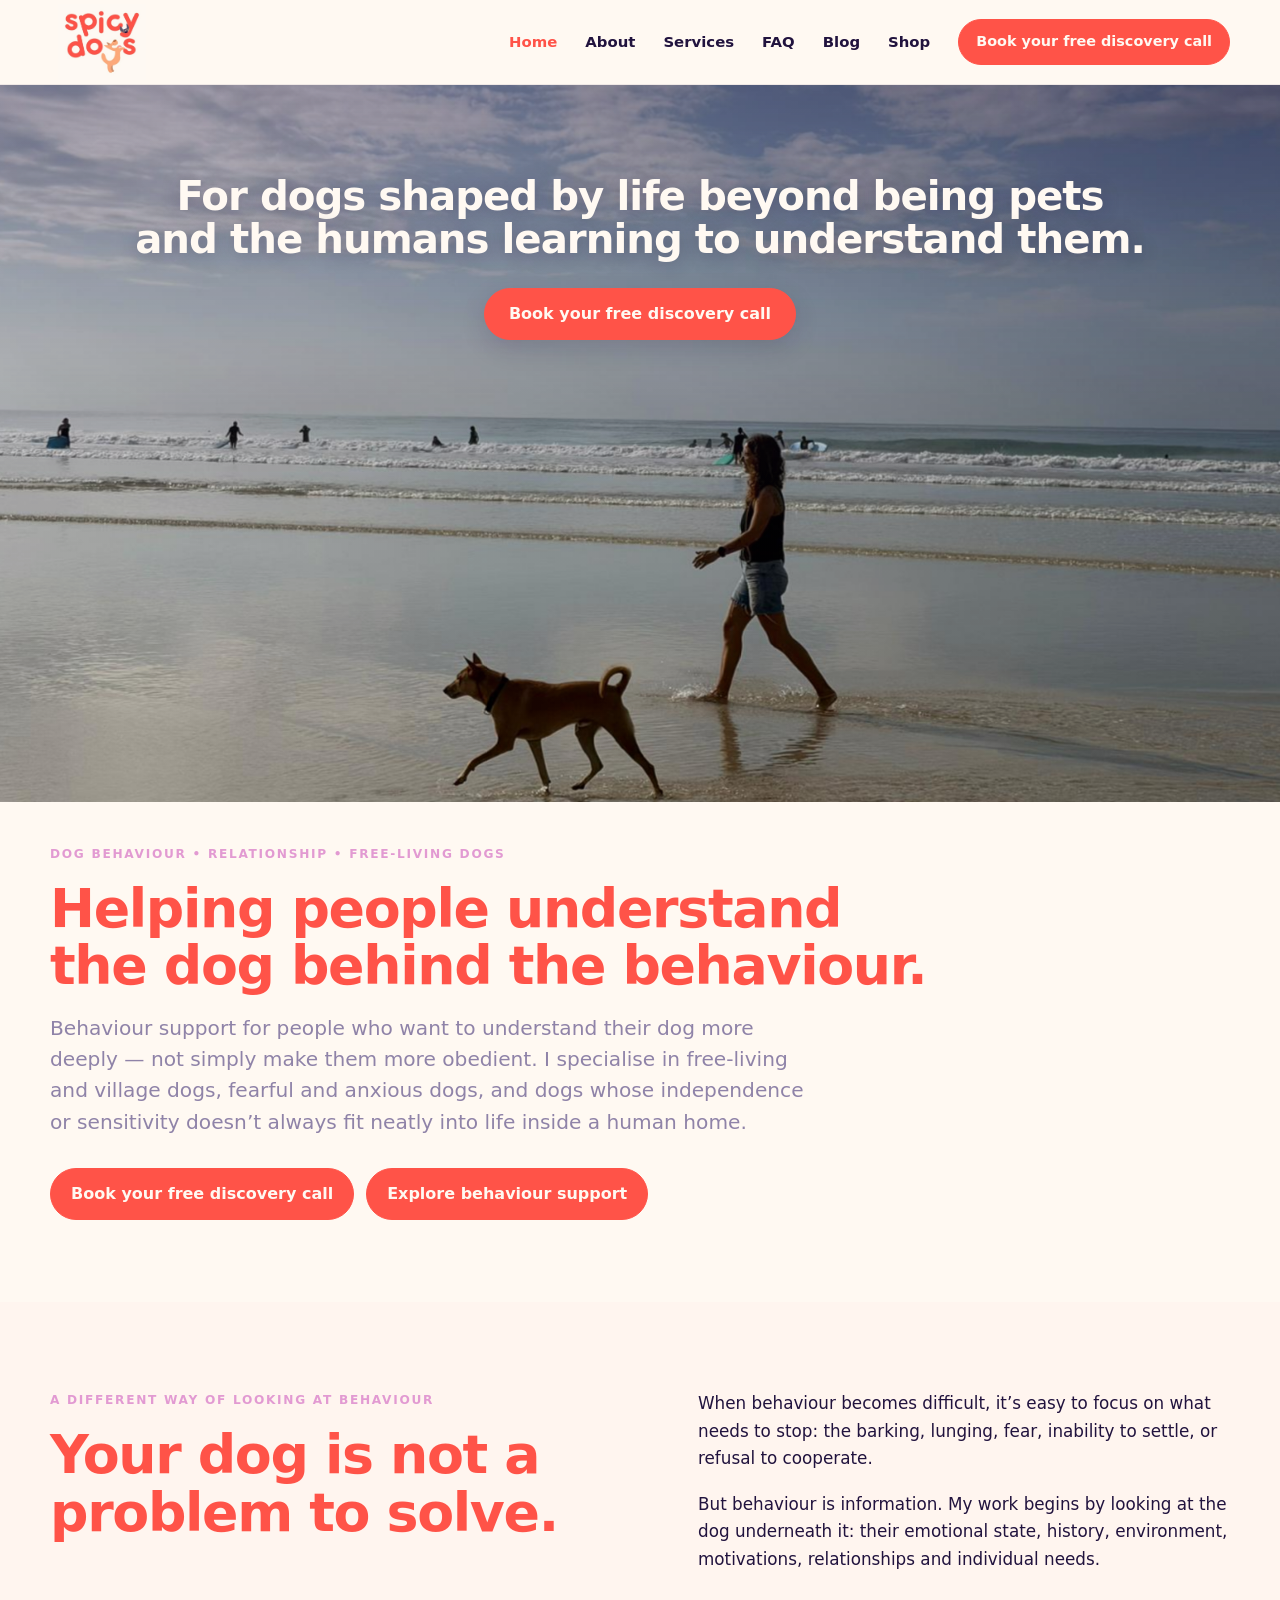
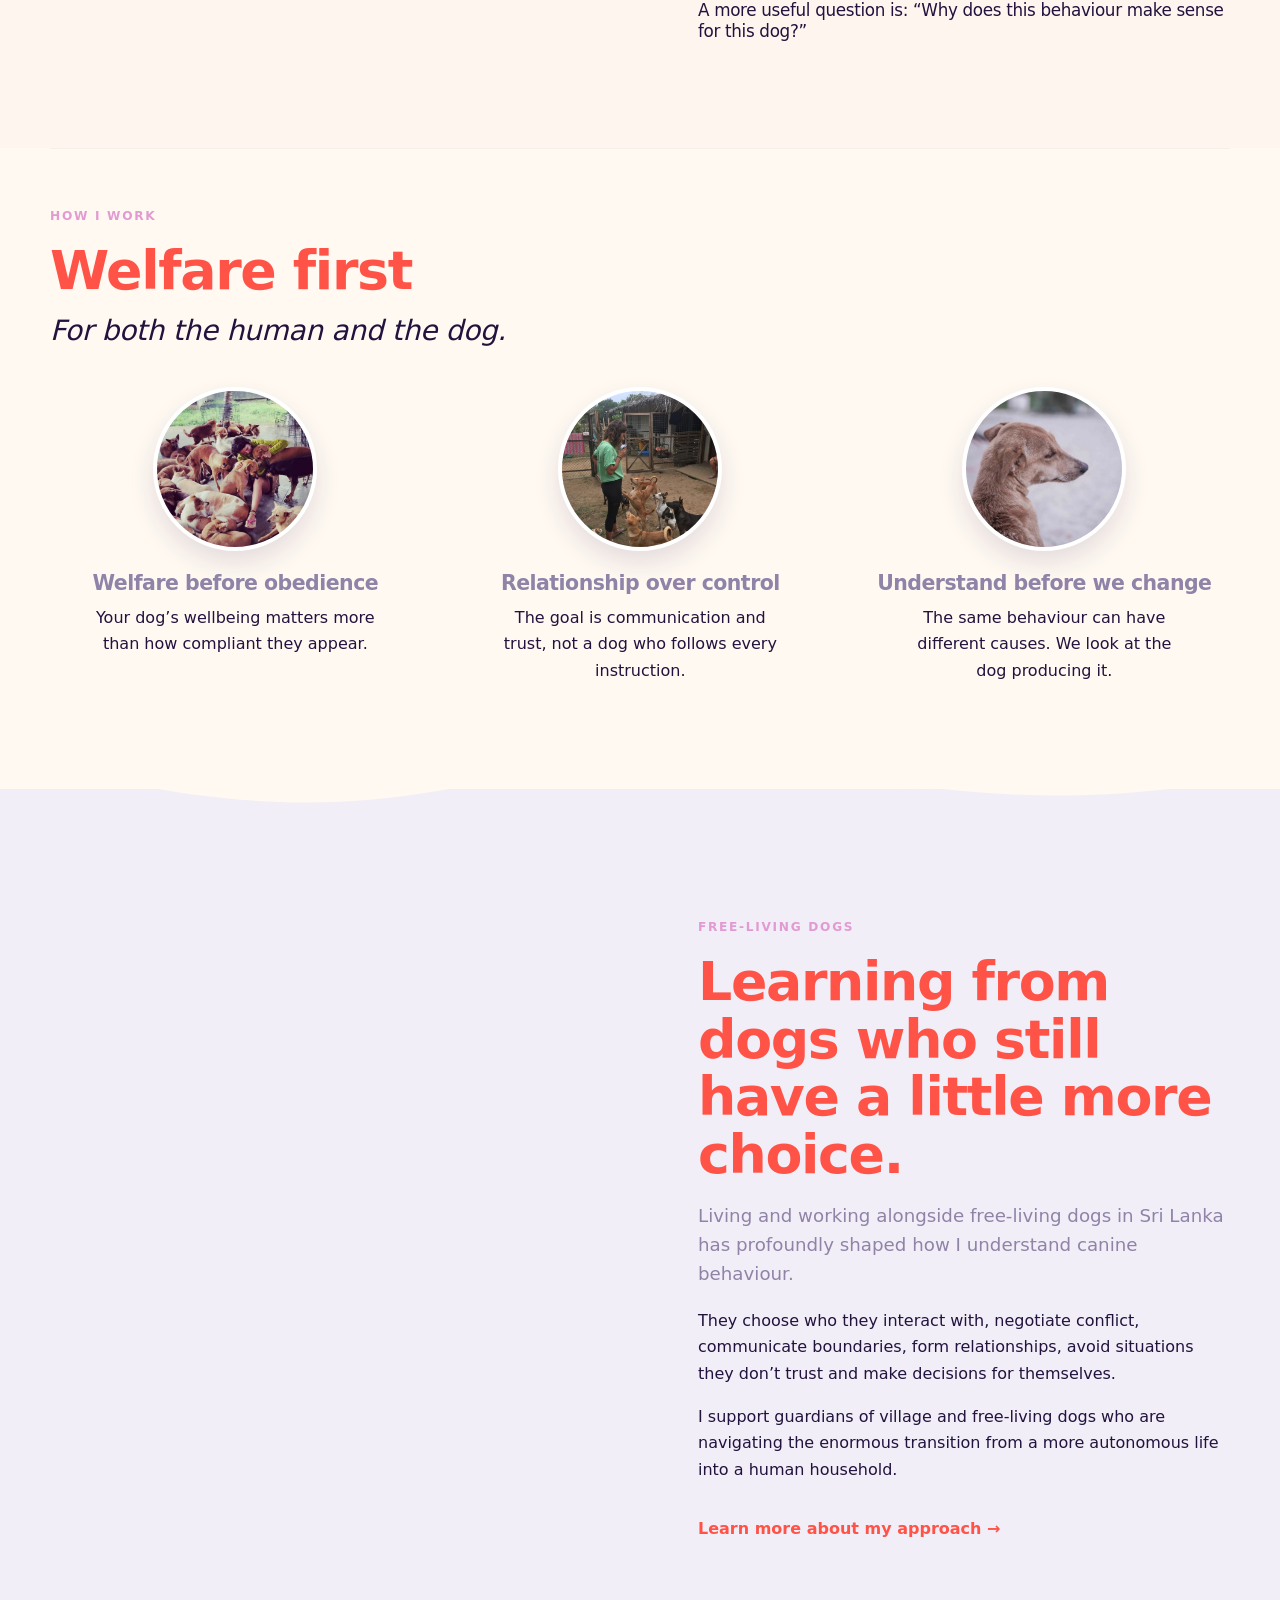
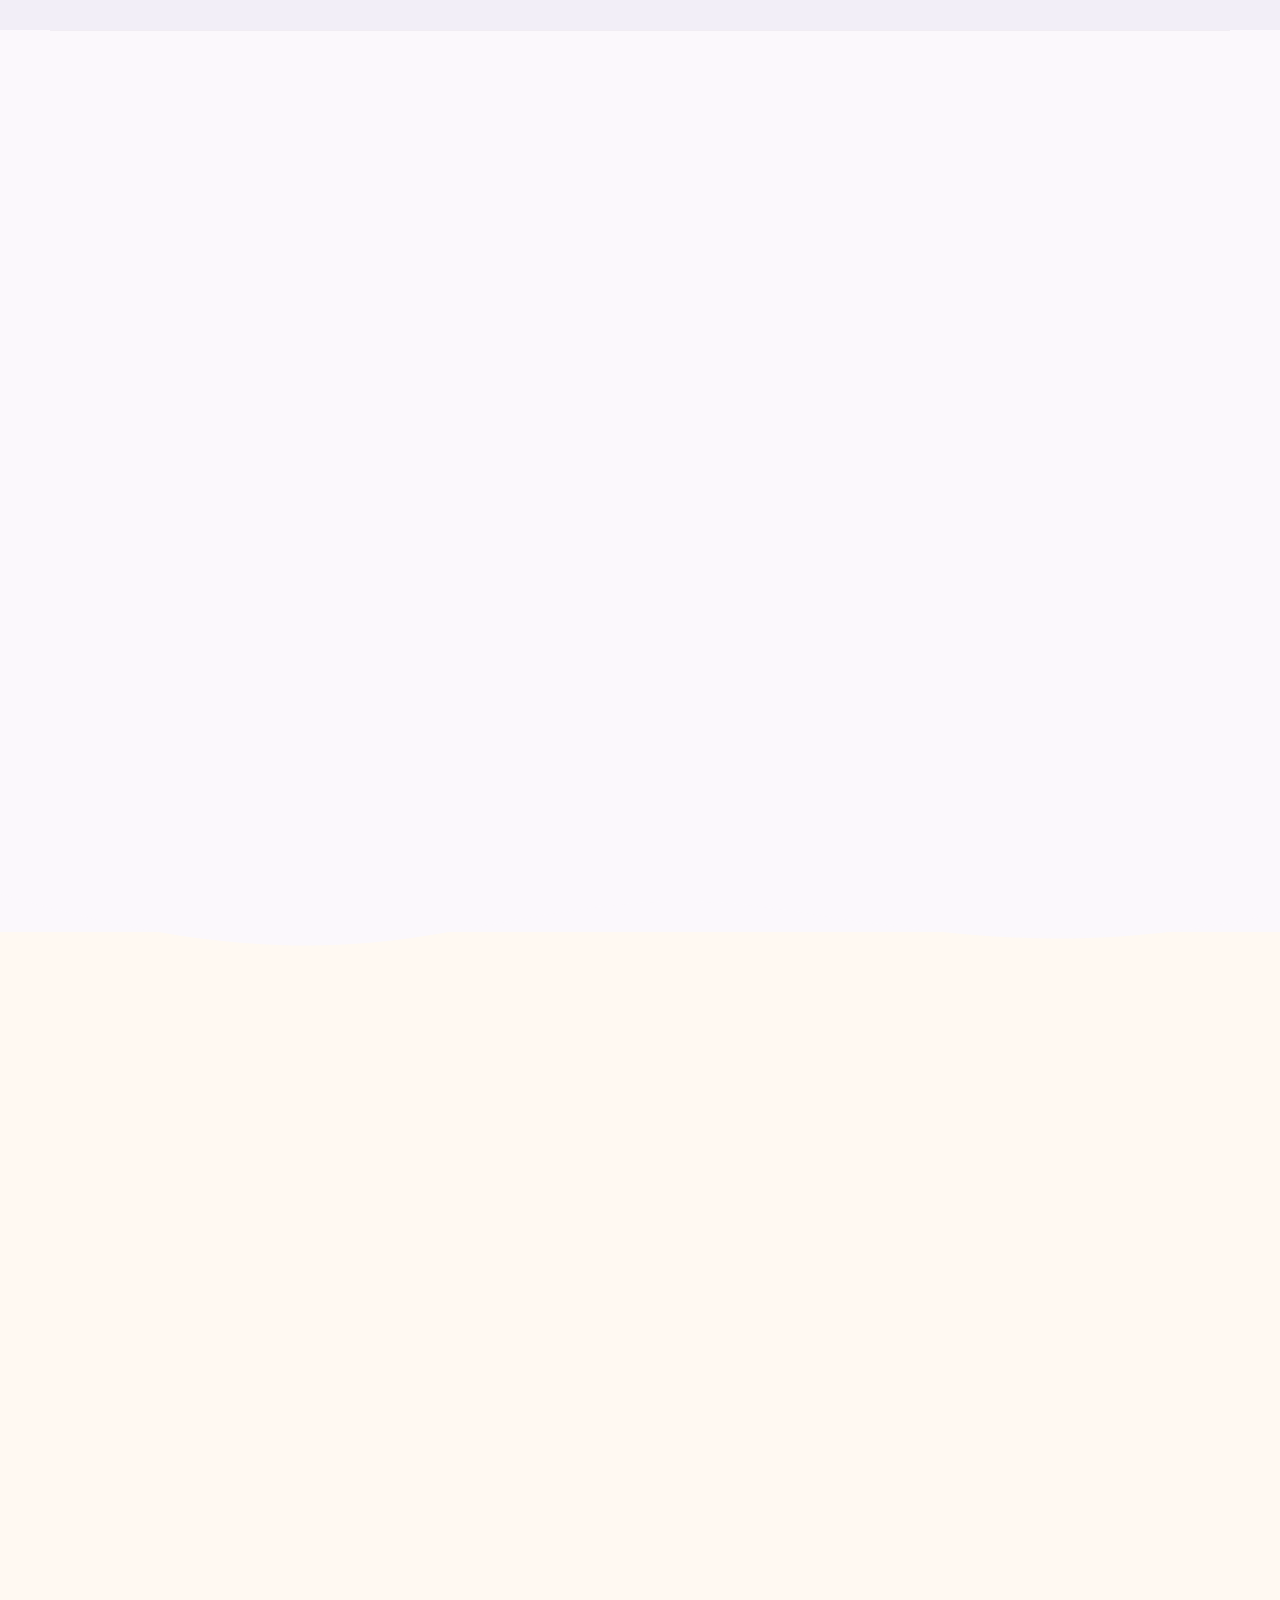
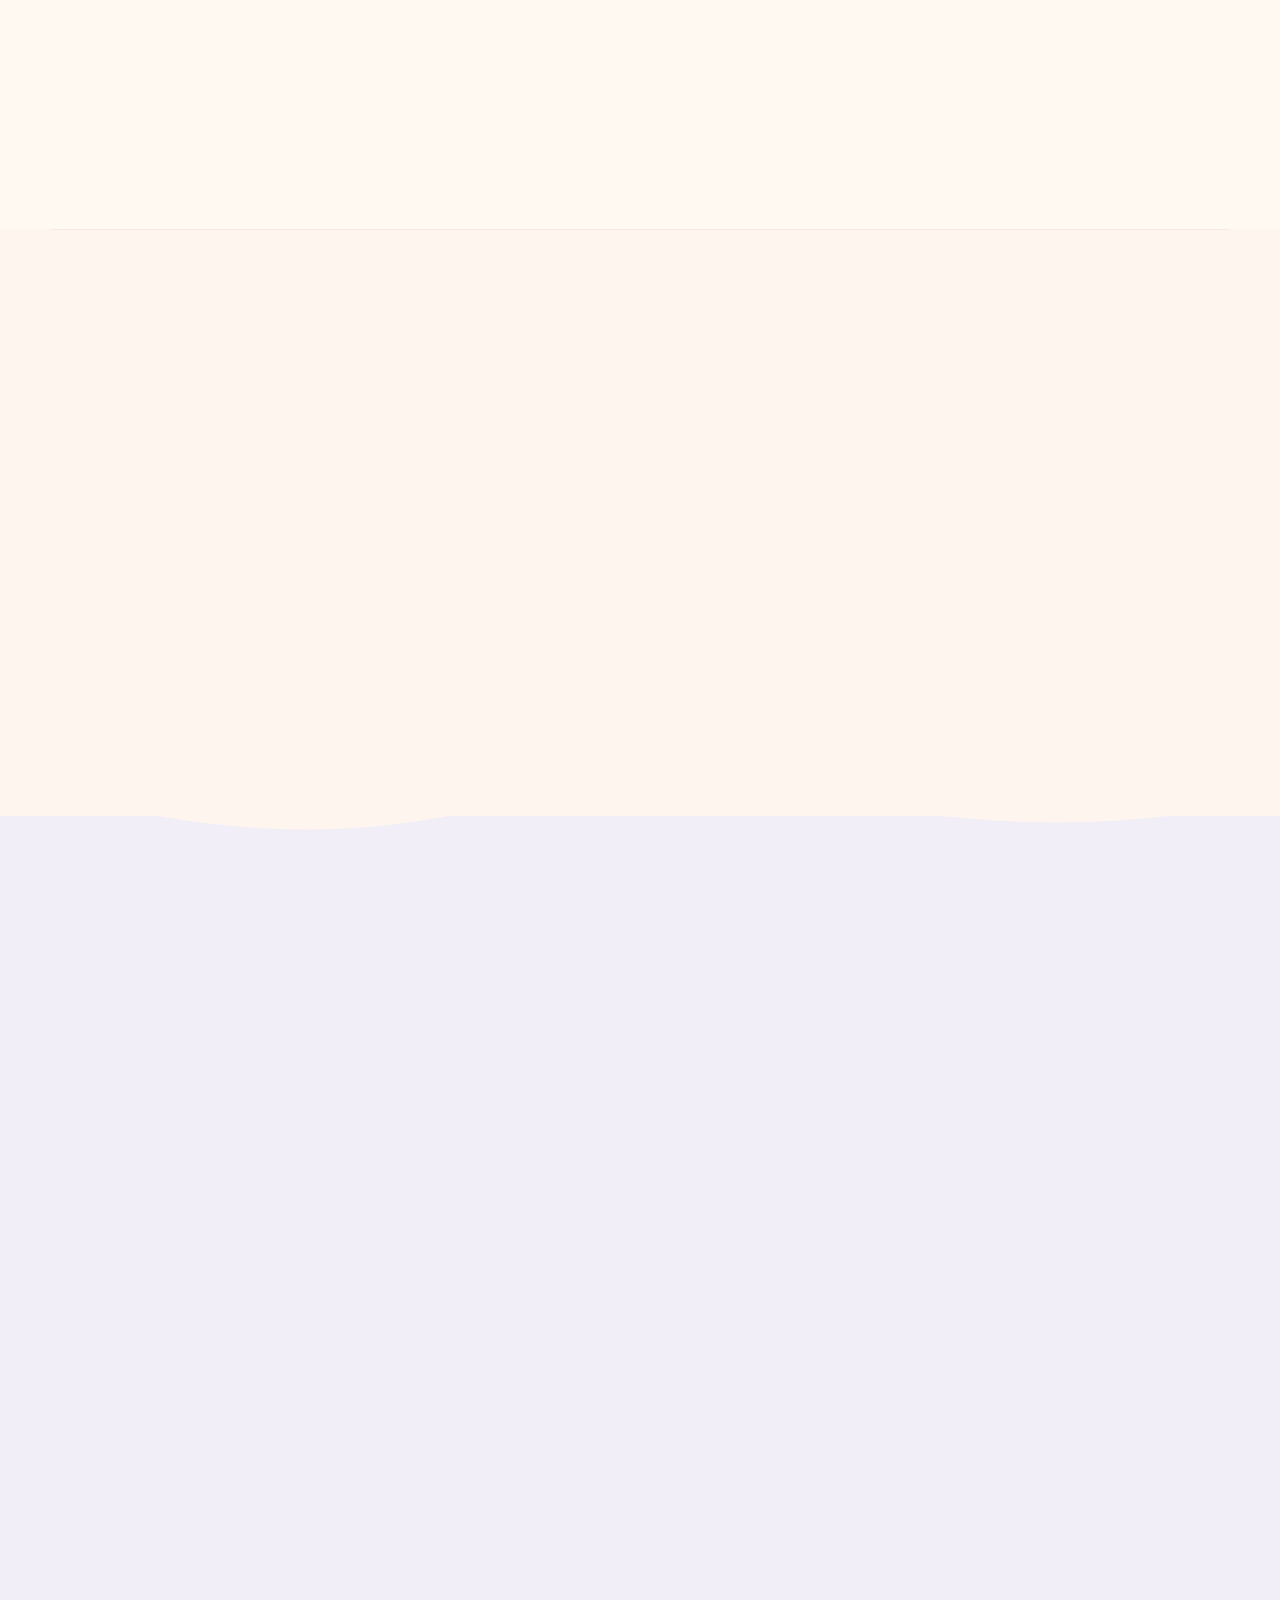
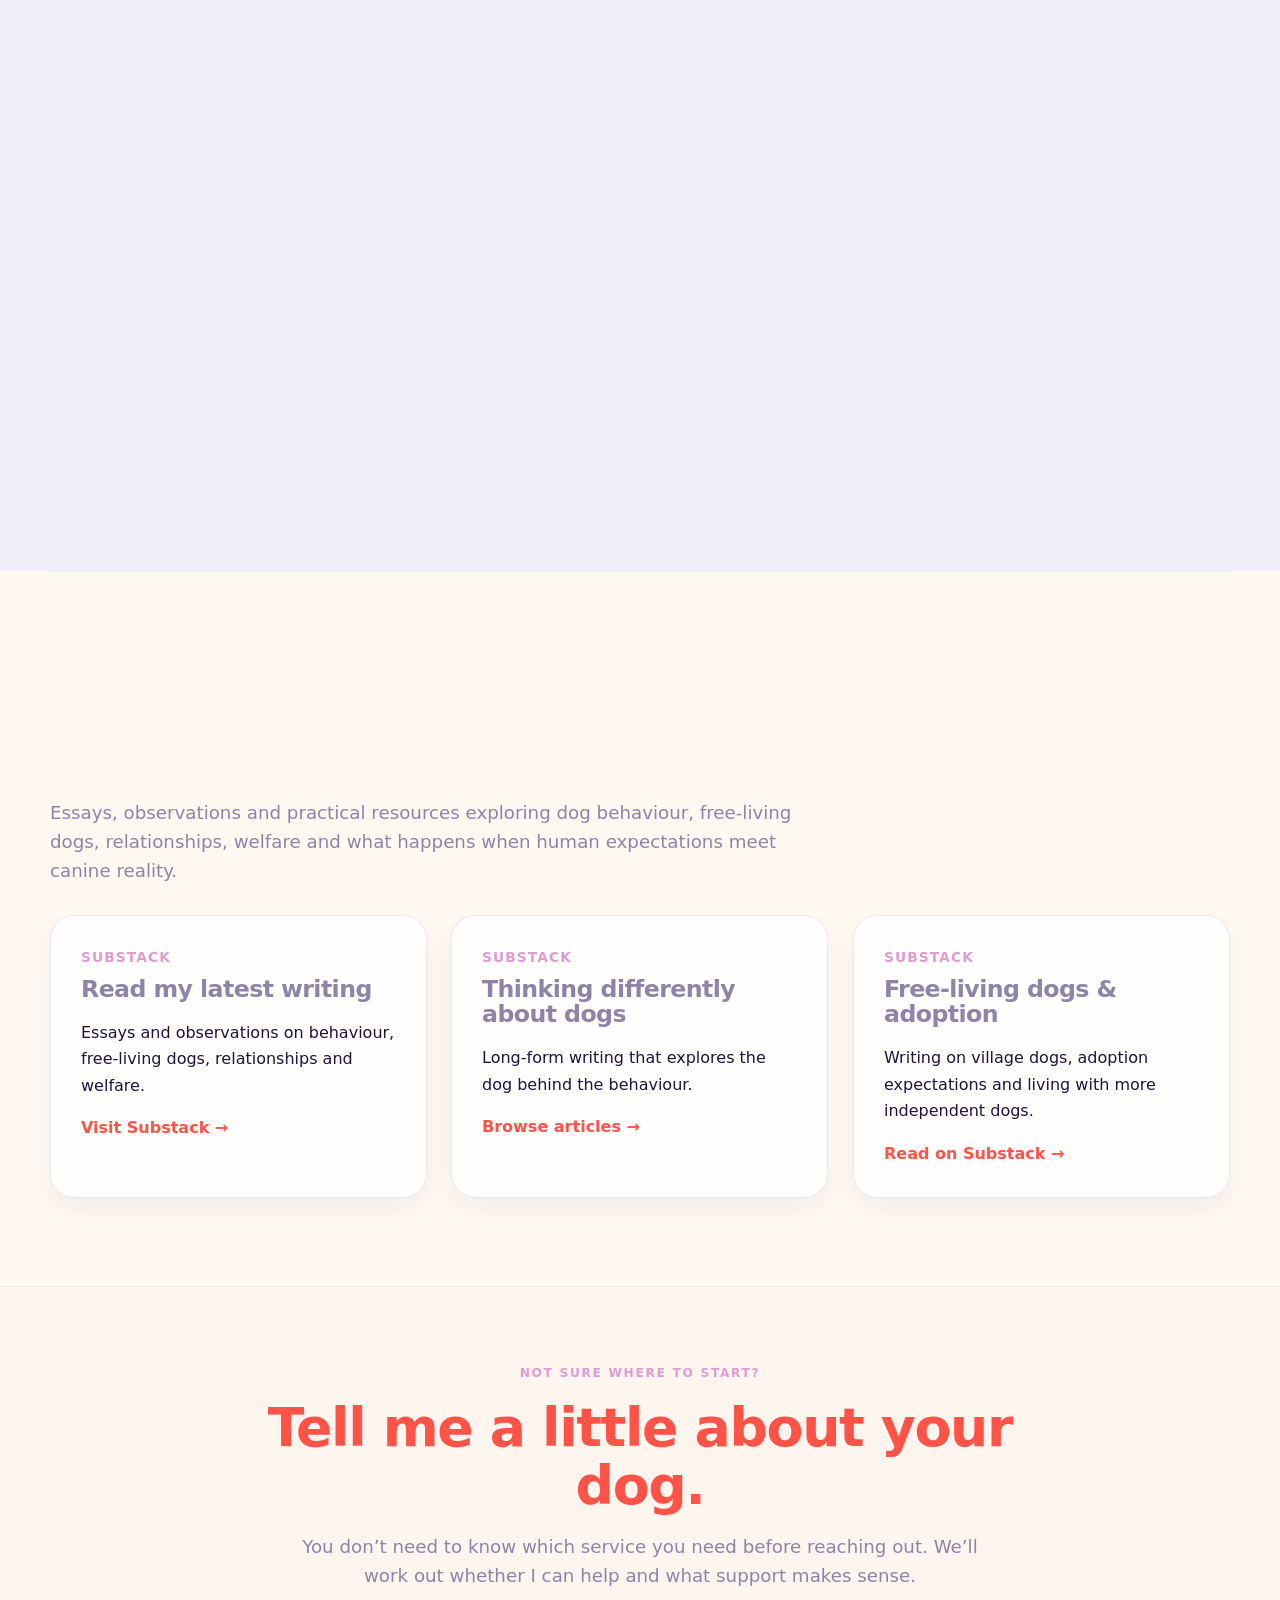
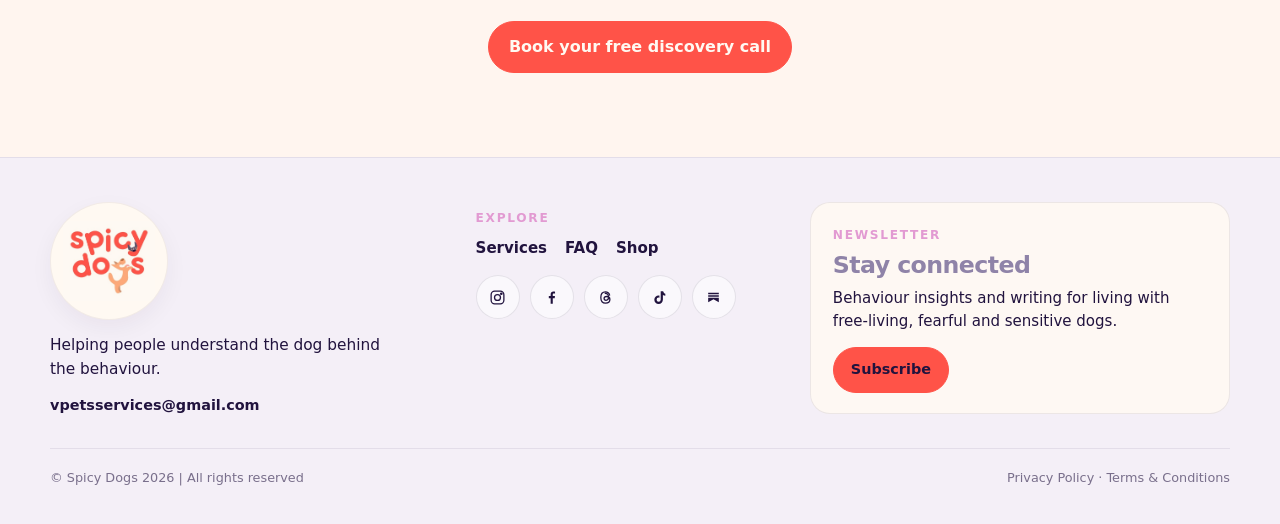
==== index.html @ 2e0157f5 "Restore logo favicon" ====
<!doctype html>
<html lang="en">
<head>
  <meta charset="utf-8" />
  <meta name="viewport" content="width=device-width, initial-scale=1" />
  <meta name="description" content="Online dog behaviour support for village, free-living, fearful and anxious dogs. Relationship-based guidance from Vanessa at Spicy Dogs Behaviour." />
  <title>Spicy Dogs Behaviour | Village &amp; Free-Living Dogs</title>
  <link rel="icon" type="image/jpeg" href="/assets/logo-clean-full.jpg?v=20260919c">
  <link rel="canonical" href="https://spicydogsbehaviour.com/" />
  
  <meta name="theme-color" content="#FFF9F2" />
  <meta property="og:type" content="website" />
  <meta property="og:site_name" content="Spicy Dogs Behaviour" />
  <meta property="og:title" content="Spicy Dogs Behaviour | Village &amp; Free-Living Dogs" />
  <meta property="og:description" content="Relationship-based behaviour support for village, free-living, fearful and anxious dogs — helping people understand the dog behind the behaviour." />
  <meta property="og:url" content="https://spicydogsbehaviour.com/" />
  <meta property="og:image" content="https://spicydogsbehaviour.com/assets/hero-vanessa-pingpong.jpeg" />
  <meta property="og:image:alt" content="Vanessa with a dog on the beach in Sri Lanka" />
  <meta name="twitter:card" content="summary_large_image" />
  <meta name="twitter:title" content="Spicy Dogs Behaviour | Village &amp; Free-Living Dogs" />
  <meta name="twitter:description" content="Relationship-based behaviour support for village, free-living, fearful and anxious dogs." />
  <meta name="twitter:image" content="https://spicydogsbehaviour.com/assets/hero-vanessa-pingpong.jpeg" />
  <link rel="stylesheet" href="style.css" />
  <link rel="stylesheet" href="homepage.css" />
  <style>
    .home-credentials{margin:30px 0 26px;padding-top:24px;border-top:1px solid rgba(33,19,62,.09)}
    .home-credentials-label{margin-bottom:16px;font-size:.76rem;font-weight:800;letter-spacing:.12em;text-transform:uppercase;color:var(--lilac-text)}
    .home-credentials-row{display:grid;grid-template-columns:repeat(2,minmax(0,1fr));gap:12px}
    .home-credential{display:flex;align-items:center;gap:14px;min-width:0;min-height:78px;padding:13px 15px;border:1px solid rgba(33,19,62,.075);border-radius:16px;background:rgba(255,255,255,.62)}
    .home-credential img{display:block;flex:0 0 auto;width:auto;height:auto;max-width:108px;max-height:50px;object-fit:contain}
    .home-credential span{min-width:0;font-size:.88rem;line-height:1.38;font-weight:650;color:var(--navy)}
    @media(max-width:980px){.home-credentials-row{grid-template-columns:1fr}.home-credential span{max-width:none}}
    @media(max-width:600px){.home-credentials{margin-top:26px;padding-top:20px}.home-credential{min-height:70px;padding:12px 13px}.home-credential img{max-width:92px;max-height:44px}.home-credential span{font-size:.86rem}}
  </style>
  <script type="application/ld+json">{"@context":"https://schema.org","@type":"Organization","name":"Spicy Dogs Behaviour","url":"https://spicydogsbehaviour.com/","logo":"https://spicydogsbehaviour.com/assets/logo-clean-full.jpg","description":"Relationship-based dog behaviour support with a special focus on village and free-living dogs, fearful and anxious dogs, and complex behaviour cases.","founder":{"@type":"Person","name":"Vanessa"},"sameAs":["https://www.instagram.com/spicydogsbehaviour/","https://spicydogss.substack.com/"]}</script>
  <script src="nav.js" defer></script>
</head>
<body>
  <header class="nav">
    <div class="container nav-inner">
      <a class="brand-logo" href="index.html" aria-label="Spicy Dogs home"><img src="assets/logo-clean-full.jpg" alt="Spicy Dogs"></a>
      <nav class="nav-links">
        <a href="index.html">Home</a><a href="about.html">About</a><a href="services.html">Services</a><a href="blog.html">Blog</a><a href="shop.html">Shop</a>
        <a class="btn" href="https://wa.me/94765994066?text=Hi%20Vanessa%2C%20I%20found%20Spicy%20Dogs%20through%20your%20website%20and%20I%27d%20like%20to%20book%20a%20free%20discovery%20call%20about%20my%20dog." target="_blank" rel="noopener">Book your free discovery call</a>
      </nav>
    </div>
  </header>

  <main>
    <!-- Who I help -->
    <section class="hero hero-home home-intro">
      <div class="container hero-stacked">
        <div class="hero-stacked-copy">
          <div class="eyebrow">Dog behaviour • relationship • free-living dogs</div>
          <h1>Helping people understand the dog behind the behaviour.</h1>
          <p class="lead">Behaviour support for people who want to understand their dog more deeply — not simply make them more obedient. I specialise in free-living and village dogs, fearful and anxious dogs, and dogs whose independence or sensitivity doesn’t always fit neatly into life inside a human home.</p>
          <div class="hero-actions">
            <a class="btn" href="https://wa.me/94765994066?text=Hi%20Vanessa%2C%20I%20found%20Spicy%20Dogs%20through%20your%20website%20and%20I%27d%20like%20to%20book%20a%20free%20discovery%20call%20about%20my%20dog." target="_blank" rel="noopener">Book your free discovery call</a>
            <a class="btn secondary" href="services.html">Explore behaviour support</a>
          </div>
        </div>
        <div class="hero-photo hero-photo-wide">
          <video autoplay muted loop playsinline preload="metadata" poster="assets/hero-vanessa-pingpong.jpeg" aria-label="Free-living dogs moving naturally in their environment">
            <source src="assets/free-living-dogs-hero.mp4.MOV">
          </video>
          <div class="hero-video-shade" aria-hidden="true"></div>
          <div class="hero-video-tagline-wrap">
            <div class="hero-video-tagline">For dogs shaped by life beyond being pets and the humans learning to understand them.</div>
            <div class="hero-video-cta">
              <a class="btn" href="https://wa.me/94765994066?text=Hi%20Vanessa%2C%20I%20found%20Spicy%20Dogs%20through%20your%20website%20and%20I%27d%20like%20to%20book%20a%20free%20discovery%20call%20about%20my%20dog." target="_blank" rel="noopener">Book your free discovery call</a>
            </div>
          </div>
        </div>
      </div>
    </section>

    <!-- How I think -->
    <section class="section home-section home-think">
      <div class="container grid-2">
        <div>
          <div class="eyebrow">A different way of looking at behaviour</div>
          <h2>Your dog is not a problem to solve.</h2>
        </div>
        <div class="prose">
          <p>When behaviour becomes difficult, it’s easy to focus on what needs to stop: the barking, lunging, fear, inability to settle, or refusal to cooperate.</p>
          <p>But behaviour is information. My work begins by looking at the dog underneath it: their emotional state, history, environment, motivations, relationships and individual needs.</p>
          <p class="quote">A more useful question is: “Why does this behaviour make sense for this dog?”</p>
        </div>
      </div>
    </section>

    <section class="section home-section home-think home-principles">
      <div class="container">
        <div class="eyebrow">How I work</div>
        <h2>Welfare first — for both the human and the dog.</h2>
        <div class="pillars" style="margin-top:44px">
          <div class="pillar"><div class="pillar-circle"><img src="assets/Me dogs hug.jpeg" alt="Vanessa hugging dogs" loading="lazy" decoding="async"></div><h3>Welfare before obedience</h3><p>Your dog’s wellbeing matters more than how compliant they appear.</p></div>
          <div class="pillar"><div class="pillar-circle"><img src="assets/Me dogs snack.jpeg" alt="Vanessa sharing a moment with dogs" loading="lazy" decoding="async"></div><h3>Relationship over control</h3><p>The goal is communication and trust, not a dog who follows every instruction.</p></div>
          <div class="pillar"><div class="pillar-circle"><img src="assets/beach mum5.JPG" alt="Free-living dog on the beach" loading="lazy" decoding="async"></div><h3>Understand before we change</h3><p>The same behaviour can have different causes. We look at the dog producing it.</p></div>
        </div>
      </div>
    </section>

    <!-- Why I am different -->
    <section class="section home-section home-difference">
      <div class="container grid-2">
        <div class="photo-frame free-living"><img src="assets/Vanessa Street Dog.jpg" alt="Vanessa interacting with a free-living dog in Sri Lanka" loading="lazy" decoding="async"></div>
        <div>
          <div class="eyebrow">Free-living dogs</div>
          <h2>Learning from dogs who still have a little more choice.</h2>
          <p class="kicker">Living and working alongside free-living dogs in Sri Lanka has profoundly shaped how I understand canine behaviour.</p>
          <p>They choose who they interact with, negotiate conflict, communicate boundaries, form relationships, avoid situations they don’t trust and make decisions for themselves.</p>
          <p>I support guardians of village and free-living dogs who are navigating the enormous transition from a more autonomous life into a human household.</p>
          <a class="link" href="about.html">Learn more about my approach →</a>
        </div>
      </div>
    </section>

    <section class="section home-section home-difference home-about">
      <div class="container grid-2">
        <div>
          <div class="eyebrow">About</div>
          <h2>Hi, I’m Vanessa.</h2>
          <p class="kicker">I’m a dog behaviour professional based in Sri Lanka, where I’ve spent years living and working alongside free-living dogs.</p>
          <p>My work brings together formal behaviour education, six years of CNVR and rescue experience, academic research, and the kind of learning that only comes from watching dogs navigate their own social worlds.</p>
          <p>Bambi and PingPong were the propellers of my path into behaviour — pushing me to ask better questions about fear, communication, autonomy, trust and relationship.</p>
          <p>I hold a Level 5 Diploma in Dog Behaviour & Psychology and have completed the Aggression in Dogs Master Course. My thesis, <em>Beyond Rescue: Evaluating the Suitability and Sustainability of Free-Living Dogs as Pets</em>, explored what happens when free-living dogs transition into human homes.</p>
          <div class="home-credentials">
            <div class="home-credentials-label">Qualified &amp; continuing education</div>
            <div class="home-credentials-row">
              <div class="home-credential"><img src="assets/ISCP logo.png" alt="ISCP logo" loading="lazy" decoding="async"><span>Level 5 Diploma in Dog Behaviour &amp; Psychology</span></div>
              <div class="home-credential"><img src="assets/Aggression_in_dogs_master_course-7.png" alt="Aggression in Dogs Master Course logo" loading="lazy" decoding="async"><span>Aggression in Dogs Master Course</span></div>
            </div>
          </div>
          <a class="link" href="about.html">Read my story →</a>
        </div>
        <div class="photo-frame about"><img src="assets/vanessa-bambi-pingpong.jpg" alt="Vanessa with Bambi and PingPong in Sri Lanka" loading="lazy" decoding="async"></div>
      </div>
    </section>

    <!-- How to work with me -->
    <section class="section home-section home-work" id="services">
      <div class="container">
        <div class="eyebrow">Behaviour support</div>
        <h2>Support built around the dog in front of us.</h2>
        <p class="kicker">There isn’t one protocol I use for every fearful, reactive or anxious dog. We look at the whole picture and decide what kind of support will actually help.</p>
        <div class="services-preview">
          <div class="service-card">
            <h3>The Clarity Plan</h3>
            <p><strong>Understand what is happening and know what to do next.</strong></p>
            <p>For guardians who need help making sense of their dog’s behaviour, identifying what may be driving it and creating a clear way forward.</p>
            <a class="link" href="services.html#clarity-plan">Explore the Clarity Plan →</a>
          </div>
          <div class="service-card">
            <h3>The Transformation Journey</h3>
            <p><strong>Work with me over time on a complex or persistent behavioural pattern.</strong></p>
            <p>For cases that need ongoing assessment, observation and adaptation rather than a single plan.</p>
            <a class="link" href="services.html#transformation-journey">Explore the Transformation Journey →</a>
          </div>
        </div>
        <div style="margin-top:26px" class="notice"><strong>Not sure which is right for you?</strong> Start with a free 15-minute discovery call. <a class="link" style="margin:0" href="https://wa.me/94765994066?text=Hi%20Vanessa%2C%20I%20found%20Spicy%20Dogs%20through%20your%20website%20and%20I%27d%20like%20to%20book%20a%20free%20discovery%20call%20about%20my%20dog." target="_blank" rel="noopener">Message me on WhatsApp →</a></div>
      </div>
    </section>

    <section class="section home-section home-work home-resource">
      <div class="container email-box">
        <div class="eyebrow" style="color:#FDA97A">Free resource</div>
        <h2>Adopted a street or village dog and not sure where to start?</h2>
        <p class="lead">Most adopters make the same handful of mistakes in the first few weeks — before they've had a chance to understand what their dog actually needs. Get my free guide: <strong>5 Common Mistakes Street Dog Adopters Make</strong> — and what to do instead.</p>
        <div class="kit-embed">
          <script async data-uid="9feae1d9c4" src="https://spicy-dogs.kit.com/9feae1d9c4/index.js"></script>
        </div>
      </div>
    </section>

    <!-- Proof -->
    <section class="section home-section home-proof">
      <div class="container">
        <div class="section-intro-inline">
          <div>
            <div class="eyebrow">Google reviews</div>
            <h2>Kind words from clients living the work.</h2>
            <p class="kicker">A few reviews from people I have supported with village dogs, rescue dogs and complex behaviour cases.</p>
          </div>
        </div>
        <div class="reviews-grid">
          <div class="quote-card">
            <div class="mark">&ldquo;</div><div class="review-stars" aria-label="5 out of 5 stars">★★★★★</div>
            <p>My husband and I were having behavioral issues with our two rescue dogs but after an initial consultation and a month-long guidance program with Vanessa, our relationship is stronger than ever.</p>
            <details class="review-details">
              <summary>Read more</summary>
              <div class="review-full">
                <p>She helped us truly understand their needs and grow our trust. Highly recommend!</p>
              </div>
            </details>
            <div class="attribution"><div class="avatar">A</div><div class="attribution-text"><div class="name">Aanisha</div><div class="context">Sri Lanka</div></div></div>
          </div>

          <div class="quote-card">
            <div class="mark">&ldquo;</div><div class="review-stars" aria-label="5 out of 5 stars">★★★★★</div>
            <p>Words simply cannot express how knowledgeable, nuanced, empowering, and understanding Vane is.</p>
            <details class="review-details">
              <summary>Read more</summary>
              <div class="review-full">
                <p>We rescued a street dog who unfortunately was hit by a truck, malnourished, and had been treated poorly by the world around him and therefore quite aggressive to many humans.</p>
                <p>It’s been a journey but with Vane’s help we have seen huge improvements.</p>
                <p>Our dog (Dobey) in most scenarios went from barking, charging, snapping, growling at anyone who walked through our gate - then often tried to escape, attacking any dog on his path.</p>
                <p>He is now cautious, sniffs, wags his tail, and comes back to us. We have rules for guests and Dobey is significantly less stressed, overwhelmed or aggressive — and we feel MUCH more confident managing the situation keeping friends safe.</p>
                <p>We are now aware of what he needs to feel safe in our home.</p>
                <p>I highly highly recommend Vane. She is phenomenal.</p>
              </div>
            </details>
            <div class="attribution"><div class="avatar">E</div><div class="attribution-text"><div class="name">Emily</div><div class="context">Sri Lanka</div></div></div>
          </div>

          <div class="quote-card">
            <div class="mark">&ldquo;</div><div class="review-stars" aria-label="5 out of 5 stars">★★★★★</div>
            <p>Vanessa is very knowledgeable and was responsive and easy to work with. She simply has far more knowledge about free living and former stray dogs than any other trainer I have encountered.</p>
            <details class="review-details">
              <summary>Read more</summary>
              <div class="review-full">
                <p>She worked with me to help integrate four free living dogs including one with significant anxiety and history of fighting with the other three. Along with an existing long term pet chihuahua.</p>
                <p>She works on the actual core issues to help realistically resolve them and is relationship based, rather than using unnecessary force to “control.”</p>
              </div>
            </details>
            <div class="attribution"><div class="avatar">M</div><div class="attribution-text"><div class="name">Mahriah</div><div class="context">Mexico</div></div></div>
          </div>

          <div class="quote-card">
            <div class="mark">&ldquo;</div><div class="review-stars" aria-label="5 out of 5 stars">★★★★★</div>
            <p>Vanessa is amazing! One of a kind. We adopted two village dogs that were brought to the US from the West Bank, and had NO idea what we were doing.</p>
            <details class="review-details">
              <summary>Read more</summary>
              <div class="review-full">
                <p>We couldn’t find a single trainer in the states that understood village dogs, and we were starting to feel so discouraged. We even worked with a few other international trainers, but no one was able to guide us the way Vanessa did.</p>
                <p>She has such a unique and deep understanding of village dogs, and dog behavior + psychology in general! Her knowledge and expertise have been invaluable to us. Vanessa was able to help us understand our pups so much better than we ever imagined possible!</p>
                <p>She’s also incredibly compassionate and empathetic, with dogs and humans alike. Truly a pleasure to work with. We are so grateful we found her! Finn and Nora thank you so much, too, Vanessa! 🐾🐾</p>
              </div>
            </details>
            <div class="attribution"><div class="avatar">J</div><div class="attribution-text"><div class="name">Jess</div><div class="context">USA</div></div></div>
          </div>
        </div>
        <div class="hero-actions" style="justify-content:center;margin-top:30px">
          <a class="btn secondary" href="https://www.google.com/search?sca_esv=43f628b37c77e4c4&amp;cs=0&amp;output=search&amp;q=Spicy+Dogs+%E2%80%93+Behaviour+Consultant+%26+Coach+for+Fearful+%26+Former+Street+Dogs&amp;ludocid=8164534570984822376&amp;lsig=AB86z5VWQt8jquOZJhlZY3LZM8vn&amp;sa=X&amp;ved=2ahUKEwi6nNaiq9mMAxX9VmwGHf7GD44Qj9IGKAB6BAgHEAE&amp;biw=1292&amp;bih=655&amp;dpr=1#lrd=0x6c5cbd7e5dbc6343:0x714e40ef4bf25668,1,,,," target="_blank" rel="noopener">Read all Google reviews</a>
          <a class="btn" href="https://g.page/r/CWhW8kvvQE5xEBM/review" target="_blank" rel="noopener">Leave a Google review</a>
        </div>
      </div>
    </section>

    <section class="section home-section home-proof home-writing">
      <div class="container">
        <div class="eyebrow">From the blog</div>
        <h2>Thinking differently about dogs.</h2>
        <p class="kicker">Essays, observations and practical resources exploring dog behaviour, free-living dogs, relationships, welfare and what happens when human expectations meet canine reality.</p>
        <div id="posts-grid" class="grid-3" style="margin-top:34px"></div>
        <div id="fallback-posts" class="grid-3" style="margin-top:34px;display:none">
          <div class="card"><div class="mini">Substack</div><h3>Read my latest writing</h3><p>Essays and observations on behaviour, free-living dogs, relationships and welfare.</p><a class="link" href="https://spicydogss.substack.com/" target="_blank" rel="noopener">Visit Substack →</a></div>
          <div class="card"><div class="mini">Substack</div><h3>Thinking differently about dogs</h3><p>Long-form writing that explores the dog behind the behaviour.</p><a class="link" href="https://spicydogss.substack.com/" target="_blank" rel="noopener">Browse articles →</a></div>
          <div class="card"><div class="mini">Substack</div><h3>Free-living dogs & adoption</h3><p>Writing on village dogs, adoption expectations and living with more independent dogs.</p><a class="link" href="https://spicydogss.substack.com/" target="_blank" rel="noopener">Read on Substack →</a></div>
        </div>
      </div>
    </section>

    <!-- Next step -->
    <section class="section home-next-step">
      <div class="container" style="text-align:center">
        <div class="eyebrow">Not sure where to start?</div>
        <h2>Tell me a little about your dog.</h2>
        <p class="kicker" style="margin-inline:auto">You don’t need to know which service you need before reaching out. We’ll work out whether I can help and what support makes sense.</p>
        <div class="hero-actions" style="justify-content:center"><a class="btn" href="https://wa.me/94765994066?text=Hi%20Vanessa%2C%20I%20found%20Spicy%20Dogs%20through%20your%20website%20and%20I%27d%20like%20to%20book%20a%20free%20discovery%20call%20about%20my%20dog." target="_blank" rel="noopener">Book your free discovery call</a></div>
      </div>
    </section>
  </main>

  <footer class="footer"><div class="container footer-grid">
  <div><div class="footer-logo"><img src="assets/logo-clean-full.jpg" alt="Spicy Dogs"></div><p>Helping people understand the dog behind the behaviour.</p><a href="mailto:vpetsservices@gmail.com">vpetsservices@gmail.com</a></div>
  <div><h3>Follow</h3><div class="footer-links" id="footer-social-links"><a href="https://www.instagram.com/spicydogsbehaviour/" target="_blank" rel="noopener">Instagram</a><a href="https://spicydogss.substack.com/" target="_blank" rel="noopener">Substack</a><a href="blog.html">Blog</a></div></div>
  <div class="footer-newsletter"><div class="eyebrow">Newsletter</div><h3>Stay connected</h3><p>Behaviour insights and writing for living with free-living, fearful and sensitive dogs.</p><a class="btn footer-guide-btn" href="https://spicy-dogs.kit.com/9feae1d9c4" target="_blank" rel="noopener">Subscribe</a></div>
</div></footer>

<script>
(function loadPosts(){
  var grid = document.getElementById('posts-grid');
  var fallback = document.getElementById('fallback-posts');
  if (!grid) return;
  fetch('/api/posts').then(function(res){ return res.json(); }).then(function(data){
    if (!data.posts || !data.posts.length) throw new Error('no posts');
    grid.innerHTML = data.posts.slice(0, 3).map(function(p){
      var safeTitle = p.title.replace(/</g,'&lt;');
      var safeExcerpt = p.excerpt.replace(/</g,'&lt;');
      return '<div class="card">' +
        (p.displayDate ? '<div class="mini">' + p.displayDate + '</div>' : '<div class="mini">Substack</div>') +
        '<h3>' + safeTitle + '</h3>' +
        '<p>' + safeExcerpt + '</p>' +
        '<a class="link" href="' + p.link + '" target="_blank" rel="noopener">Read the post →</a>' +
        '</div>';
    }).join('');
  }).catch(function(){
    grid.style.display = 'none';
    fallback.style.display = 'grid';
  });
})();
</script>
</body>
</html>
---- style.css ----
:root{
  --coral:#FF5348;
  --pink:#E29AD2;
  --cream:#FFF9F2;
  --navy:#21133E;
  --lilac:#BDB3D3;
  --lilac-text:#8F83A8;
  --peach:#FFF0ED;
  --lavender:#F2EEF7;
  --surface:#FFFFFF;
  --surface-warm:#FFF5EF;
  --text-soft:rgba(33,19,62,.82);
  --border:rgba(33,19,62,.09);
  --shadow:0 14px 34px rgba(33,19,62,.07);
  --shadow-soft:0 10px 26px rgba(33,19,62,.055);
  --radius-sm:16px;
  --radius-card:24px;
  --radius-image:30px;
  --radius-pill:999px;
  --max:1180px;
  --section-space:88px;
}

*{box-sizing:border-box}
html{scroll-behavior:smooth}
body{margin:0;font-family:Inter,ui-sans-serif,system-ui,-apple-system,BlinkMacSystemFont,"Segoe UI",sans-serif;background:var(--cream);color:var(--navy);line-height:1.65;-webkit-font-smoothing:antialiased}
a{color:inherit;text-decoration:none}
img{max-width:100%;display:block}
p{color:var(--navy);margin:0 0 1.05em}
.container{width:min(calc(100% - 40px),var(--max));margin:auto}

/* Typography */
.eyebrow{text-transform:uppercase;letter-spacing:.14em;font-size:.76rem;font-weight:800;color:var(--lilac-text);margin-bottom:16px}
h1,h2,h3{line-height:1.07;margin:0 0 18px;font-weight:700;letter-spacing:-.025em}
h1,h2{color:var(--coral)}
h3{color:var(--navy)}
h1{font-size:clamp(3rem,6.2vw,5.9rem);max-width:980px}
h2{font-size:clamp(2.15rem,4.2vw,3.7rem);max-width:900px}
h3{font-size:1.48rem}
.lead,.kicker{color:var(--lilac-text)}
.lead{font-size:clamp(1.08rem,1.8vw,1.26rem);line-height:1.55;max-width:760px}
.kicker{font-size:1.14rem;line-height:1.6;max-width:760px}
.prose{max-width:820px}
.prose p{font-size:1.05rem;color:var(--text-soft)}
.quote{font-size:clamp(1.65rem,2.8vw,2.45rem);line-height:1.25;margin-top:26px;max-width:880px;color:var(--coral);letter-spacing:-.02em}

/* Navigation */
.nav{position:sticky;top:0;z-index:20;background:rgba(255,249,242,.96);backdrop-filter:blur(10px);border-bottom:1px solid rgba(33,19,62,.07)}
.nav-inner{display:flex;align-items:center;justify-content:space-between;gap:28px;min-height:88px;position:relative}
.brand-logo{display:inline-flex;align-items:center;flex:0 0 auto;overflow:visible}
.brand-logo img{width:110px;height:80px;object-fit:contain;object-position:center;overflow:visible}
.nav-links{display:flex;align-items:center;gap:26px;font-size:.94rem;font-weight:650}
.nav-links>a:not(.btn){position:relative;padding:10px 0}
.nav-links>a:not(.btn)::after{content:"";position:absolute;left:0;right:100%;bottom:4px;height:1.5px;background:var(--coral);transition:right .2s ease}
.nav-links>a:not(.btn):hover::after{right:0}
.nav-toggle{display:none;width:46px;height:46px;border:0;background:transparent;padding:8px;cursor:pointer;align-items:center;justify-content:center;flex-direction:column;gap:5px;border-radius:50%}
.nav-toggle span{display:block;width:24px;height:2px;background:var(--navy);border-radius:99px;transition:transform .22s ease,opacity .22s ease}
.nav-toggle:focus-visible{outline:2px solid var(--coral);outline-offset:2px}
.nav.is-open .nav-toggle span:nth-child(1){transform:translateY(7px) rotate(45deg)}
.nav.is-open .nav-toggle span:nth-child(2){opacity:0}
.nav.is-open .nav-toggle span:nth-child(3){transform:translateY(-7px) rotate(-45deg)}

/* Buttons and links */
.btn,.button{display:inline-flex;align-items:center;justify-content:center;min-height:46px;padding:12px 20px;border-radius:var(--radius-pill);background:var(--coral);color:#fff;font-weight:750;border:1px solid var(--coral);transition:transform .18s ease,background .18s ease,border-color .18s ease,color .18s ease,box-shadow .18s ease;cursor:pointer}
.btn:hover,.button:hover{transform:translateY(-1px);background:var(--pink);border-color:var(--pink);color:var(--navy);box-shadow:0 8px 18px rgba(33,19,62,.08)}
.btn.secondary,.button.secondary{background:transparent;color:var(--navy);border-color:rgba(33,19,62,.22)}
.btn.secondary:hover,.button.secondary:hover{background:var(--surface);border-color:var(--navy);color:var(--navy)}
.btn:focus-visible,.button:focus-visible,.link:focus-visible,.small-link:focus-visible{outline:2px solid var(--coral);outline-offset:3px}
.link,.small-link{display:inline-flex;align-items:center;gap:5px;margin-top:16px;font-weight:800;color:var(--coral);text-underline-offset:4px;transition:color .18s ease,transform .18s ease}
.link:hover,.small-link:hover{color:var(--navy);transform:translateX(2px)}
.hero-actions{display:flex;gap:12px;flex-wrap:wrap;margin-top:30px}

/* Sections and layout */
.hero{padding:88px 0 70px}
.hero-home{padding:42px 0 70px}
.section{padding:var(--section-space) 0}
.section.alt{background:var(--surface-warm)}
.section.lav{background:var(--lavender)}
.grid-2{display:grid;grid-template-columns:1.05fr .95fr;gap:60px;align-items:start}
.grid-3{display:grid;grid-template-columns:repeat(3,1fr);gap:24px}
.hero-split{display:grid;grid-template-columns:.92fr 1.08fr;gap:48px;align-items:center}
.hero-stacked{display:flex;flex-direction:column;gap:38px}
.hero-stacked-copy h1{max-width:980px}

/* Cards */
.card,.service-card,.quote-card,.carousel-shot{background:rgba(255,255,255,.82);border:1px solid var(--border);border-radius:var(--radius-card);box-shadow:var(--shadow-soft)}
.card{padding:30px}
.card p{margin:0;color:var(--text-soft)}
.card .mini{font-size:.86rem;font-weight:800;color:var(--pink);margin-bottom:8px;text-transform:uppercase;letter-spacing:.08em}
.services-preview{display:grid;grid-template-columns:1fr 1fr;gap:24px;margin-top:34px}
.service-card{padding:32px}
.service-card h3{font-size:1.9rem}
.service-card .tag{display:inline-block;font-size:.76rem;text-transform:uppercase;letter-spacing:.1em;font-weight:800;color:var(--pink);margin-bottom:14px}
.notice{padding:20px 22px;border-radius:var(--radius-sm);background:var(--peach);border:1px solid var(--border)}
.email-box{padding:36px;border-radius:var(--radius-image);background:var(--navy);color:#fff;box-shadow:var(--shadow)}
.email-box h2{color:var(--coral)}
.email-box p,.email-box .lead{color:#fff}
.form-row{display:grid;grid-template-columns:1fr 1.2fr auto;gap:10px;margin-top:24px}
input{width:100%;padding:14px 15px;border-radius:var(--radius-pill);border:1px solid transparent;font:inherit}
input:focus{outline:2px solid var(--pink);outline-offset:2px}

/* Images */
.hero-photo{height:min(68vw,640px);min-height:450px;border-radius:var(--radius-image);overflow:hidden;position:relative;background:#eaded6}
.hero-photo-wide{width:100%;height:min(52vw,550px);min-height:340px}
.hero-photo img{width:100%;height:100%;object-fit:cover;object-position:58% 61%}
.photo-frame{border-radius:var(--radius-image);overflow:hidden;background:#eaded6;min-height:420px;box-shadow:var(--shadow-soft)}
.photo-frame img{width:100%;height:100%;min-height:420px;object-fit:cover}
.photo-frame.free-living img{object-position:center center}
.photo-frame.about img{object-position:center 34%}
.pillars{display:grid;grid-template-columns:repeat(3,1fr);gap:34px;text-align:center}
.pillar-circle{width:164px;height:164px;border-radius:50%;overflow:hidden;margin:0 auto 22px;background:#eaded6;border:4px solid #fff;box-shadow:0 12px 26px rgba(33,19,62,.12)}
.pillar-circle img{width:100%;height:100%;object-fit:cover}
.pillar h3{font-size:1.28rem;margin-bottom:10px}
.pillar p{color:var(--text-soft);max-width:280px;margin-inline:auto}

/* About */
.about-hero-overlay{position:relative;min-height:640px;display:flex;align-items:flex-end;overflow:hidden}
.about-hero-overlay img{position:absolute;inset:0;width:100%;height:100%;object-fit:cover;object-position:center 46%}
.about-hero-overlay:after{content:"";position:absolute;inset:0;background:linear-gradient(180deg,rgba(33,19,62,.02) 32%,rgba(33,19,62,.72) 100%)}
.about-hero-copy{position:relative;z-index:2;padding:68px 0;color:#fff;max-width:840px}
.about-hero-copy h1{color:#fff;font-size:clamp(2.8rem,5.6vw,5.4rem)}
.about-hero-copy .lead{color:#fff;font-size:clamp(1.2rem,2vw,1.6rem)}
.dogs-intro-photo{margin-top:34px;border-radius:var(--radius-image);overflow:hidden;height:580px;box-shadow:var(--shadow-soft)}
.dogs-intro-photo img{width:100%;height:100%;object-fit:cover;object-position:center 72%}
.dog-story{display:grid;grid-template-columns:.9fr 1.1fr;gap:48px;align-items:center;margin-top:54px}
.dog-story.reverse{grid-template-columns:1.1fr .9fr}
.dog-story.reverse .dog-photo{order:2}
.dog-photo{height:510px;border-radius:var(--radius-image);overflow:hidden;box-shadow:var(--shadow-soft)}
.dog-photo img{width:100%;height:100%;object-fit:cover}
.dog-photo.bambi img{object-position:center 45%}
.dog-photo.pp img{object-position:center 44%}
.story-gallery{display:grid;grid-template-columns:1.2fr .8fr;gap:18px;margin-top:34px}
.story-gallery .photo-frame:first-child{grid-row:span 2;min-height:610px}
.story-gallery .photo-frame:first-child img{min-height:610px}
.story-gallery .photo-frame{min-height:296px}
.story-gallery .photo-frame img{min-height:296px}

/* Services */
.services-visual{height:510px;border-radius:var(--radius-image);overflow:hidden;margin-top:38px;box-shadow:var(--shadow-soft)}
.services-visual img{width:100%;height:100%;object-fit:cover;object-position:center 44%}
.services-break{height:470px;border-radius:var(--radius-image);overflow:hidden;margin:0 auto;box-shadow:var(--shadow-soft)}
.services-break img{width:100%;height:100%;object-fit:cover;object-position:center 48%}
.list-clean{list-style:none;padding:0;margin:0;display:grid;gap:10px}
.compare{width:100%;border-collapse:collapse;background:#fff;border-radius:20px;overflow:hidden;box-shadow:var(--shadow-soft)}
.compare th,.compare td{padding:15px 16px;border-bottom:1px solid rgba(33,19,62,.09);text-align:left;vertical-align:top}
.compare th{background:var(--peach);color:var(--coral)}
.price{font-size:2rem;margin:6px 0 12px;color:var(--coral);font-weight:800}

/* Reviews / carousel */
.reviews-grid{display:grid;grid-template-columns:repeat(2,1fr);gap:24px;margin-top:34px}
.quote-card{position:relative;padding:34px 30px 28px;display:flex;flex-direction:column;height:100%}
.quote-card .mark{font-family:Georgia,serif;font-size:3.1rem;line-height:1;color:var(--pink);opacity:.62;margin-bottom:4px}
.quote-card p{font-size:1.01rem;color:rgba(33,19,62,.88);flex-grow:1;margin:0 0 20px}
.quote-card .attribution{display:flex;align-items:center;gap:12px;padding-top:16px;border-top:1px solid rgba(33,19,62,.08)}
.quote-card .avatar{width:40px;height:40px;border-radius:50%;background:var(--coral);color:#fff;font-weight:800;display:flex;align-items:center;justify-content:center;font-size:1rem;flex:0 0 auto}
.quote-card .attribution-text{display:flex;flex-direction:column}
.quote-card .name{font-weight:800;color:var(--navy);font-size:.94rem}
.quote-card .context{color:var(--lilac-text);font-size:.82rem;font-weight:700}
.carousel-wrap{display:flex;gap:20px;overflow-x:auto;scroll-snap-type:x mandatory;padding:6px 2px 10px;margin-top:34px}
.carousel-wrap::-webkit-scrollbar{height:9px}
.carousel-wrap::-webkit-scrollbar-thumb{background:rgba(33,19,62,.18);border-radius:999px}
.carousel-shot{flex:0 0 min(360px,85vw);scroll-snap-align:start;overflow:hidden}
.carousel-shot img{width:100%;height:auto;display:block}
.carousel-caption{padding:14px 18px 18px;font-weight:700;color:var(--navy);font-size:.96rem}
.reviews-note{margin-top:18px;color:rgba(33,19,62,.7)}
.section-intro-inline{display:flex;align-items:end;justify-content:space-between;gap:20px;flex-wrap:wrap}

/* Shop */
.shop-hero{position:relative;min-height:68vh;display:flex;align-items:center;background:var(--navy) url('assets/Free living dog.JPG') center right/contain no-repeat;color:#fff}
.shop-hero::before{content:"";position:absolute;inset:0;background:linear-gradient(90deg,rgba(33,19,62,.78),rgba(33,19,62,.35))}
.shop-hero .container{position:relative;z-index:1}
.shop-hero h1{color:#fff;max-width:700px;line-height:1.02}
.shop-hero .lead{color:#fff;max-width:650px}
.shop-hero .eyebrow{color:var(--pink)}
.shop-grid{margin-top:34px}
.product-card{max-width:900px;display:grid;grid-template-columns:.85fr 1.15fr;background:#fff;border:1px solid var(--border);border-radius:var(--radius-card);overflow:hidden;box-shadow:var(--shadow)}
.product-image{min-height:420px;background:#eaded6}
.product-image img{width:100%;height:100%;object-fit:cover;display:block}
.product-copy{padding:40px}
.product-copy .tag{display:inline-block;font-size:.76rem;text-transform:uppercase;letter-spacing:.1em;font-weight:800;color:var(--pink);margin-bottom:14px}
.product-copy h3{font-size:2rem;color:var(--coral)}
.product-copy .btn{margin-top:14px}
.shop-note{margin-top:26px;padding:20px 22px;border-radius:var(--radius-sm);background:var(--lavender);border:1px solid var(--border)}

/* Footer */
.footer{padding:58px 0 64px;border-top:1px solid rgba(33,19,62,.1);background:#F4EFF7}
.footer-grid{display:grid;grid-template-columns:1fr .8fr 1.35fr;gap:46px;align-items:start}
.footer h3{color:var(--coral);margin-bottom:12px}
.footer-logo img{width:132px;height:auto;object-fit:contain;margin-bottom:16px}
.footer-links{display:grid;gap:8px}
.footer-links a{width:max-content;max-width:100%}
.footer-links a:hover{color:var(--coral)}
.footer-newsletter{padding:24px;border-radius:var(--radius-card);background:var(--cream);border:1px solid var(--border)}
.footer-newsletter .form-row{grid-template-columns:1fr 1fr;margin-top:14px}
.footer-newsletter .btn{grid-column:1/-1}
.footer-small{font-size:.84rem;color:rgba(33,19,62,.65);margin-top:12px}
.footer-guide-btn{margin-top:14px;width:max-content;max-width:100%}

/* Kit */
.kit-embed{margin-top:24px}
.kit-embed-footer{margin-top:14px}
.kit-embed iframe,.kit-embed form{max-width:100%}
.kit-embed:not(.kit-embed-footer){max-width:760px;margin-inline:auto}

@media(max-width:860px){
  :root{--section-space:62px}
  .nav-inner{min-height:76px}
  .brand-logo img{width:90px;height:66px}
  .nav-toggle{display:flex;position:relative;z-index:32}
  .nav-links{position:absolute;left:-20px;right:-20px;top:100%;display:flex;flex-direction:column;align-items:stretch;gap:0;background:var(--cream);border-top:1px solid rgba(33,19,62,.08);border-bottom:1px solid rgba(33,19,62,.08);box-shadow:0 18px 34px rgba(33,19,62,.12);padding:10px 20px 22px;opacity:0;visibility:hidden;transform:translateY(-8px);pointer-events:none;transition:opacity .2s ease,transform .2s ease,visibility .2s ease}
  .nav.is-open .nav-links{opacity:1;visibility:visible;transform:translateY(0);pointer-events:auto}
  .nav-links a:not(.btn){display:block;padding:14px 4px;border-bottom:1px solid rgba(33,19,62,.08);font-size:1.04rem;font-weight:700}
  .nav-links a:not(.btn)::after{display:none}
  .nav-links .btn{margin-top:16px;width:100%;text-align:center}
  body.menu-open{overflow:hidden}
  .grid-2,.grid-3,.services-preview,.form-row,.footer-grid,.dog-story,.dog-story.reverse{grid-template-columns:1fr}
  .hero{padding:58px 0 56px}
  .hero-home{padding-top:28px}
  .hero-split{grid-template-columns:1fr;gap:28px}
  h1{font-size:clamp(2.65rem,12vw,4.45rem)}
  h2{font-size:clamp(2rem,8.5vw,3.05rem)}
  h3{font-size:1.38rem}
  .lead{font-size:1.05rem}
  .hero-photo{height:54vh;min-height:330px;border-radius:24px}
  .hero-photo-wide{min-height:300px}
  .hero-photo img{object-position:56% 60%}
  .pillars{grid-template-columns:1fr;gap:38px}
  .pillar-circle{width:150px;height:150px}
  .about-hero-overlay{min-height:520px}
  .about-hero-copy{padding:42px 0}
  .dogs-intro-photo{height:420px}
  .dog-photo{height:400px}
  .dog-story.reverse .dog-photo{order:0}
  .story-gallery{grid-template-columns:1fr}
  .story-gallery .photo-frame:first-child{grid-row:auto;min-height:420px}
  .story-gallery .photo-frame:first-child img{min-height:420px}
  .services-visual,.services-break{height:380px}
  .footer-newsletter .form-row{grid-template-columns:1fr}
  .footer-grid{gap:30px}
  .email-box{padding:28px 22px}
  .service-card,.card{padding:26px}
  .photo-frame{min-height:340px}
  .photo-frame img{min-height:340px}
  .reviews-grid{grid-template-columns:1fr}
  .carousel-shot{flex-basis:min(310px,86vw)}
  .shop-hero{min-height:58vh;background:var(--navy) url('assets/Free living dog.JPG') center bottom/contain no-repeat}
  .shop-hero h1{max-width:100%}
  .product-card{grid-template-columns:1fr}
  .product-image{min-height:300px}
  .product-copy{padding:28px}
}

@media(max-width:600px){
  .container{width:min(calc(100% - 28px),var(--max))}
  .nav-links{left:-14px;right:-14px;padding-left:14px;padding-right:14px}
  .quote-card{padding:28px 22px 24px}
  .hero-actions .btn,.hero-actions .button{width:100%}
  .compare th,.compare td{padding:12px 10px;font-size:.9rem}
  .footer{padding-top:48px}
}
---- homepage.css ----
/* Spicy Dogs homepage — visual flow and section grouping */

/* Overall homepage rhythm */
.home-intro{
  padding:0 0 82px;
  background:var(--cream);
  overflow:hidden;
}
.home-section{position:relative}
.home-section .container{position:relative}

/* Full-width homepage video hero */
.home-intro .hero-stacked{gap:42px}
.home-intro .hero-photo-wide{
  order:-1;
  width:100vw;
  max-width:none;
  height:clamp(430px,56vw,720px);
  min-height:0;
  margin-left:calc(50% - 50vw);
  border-radius:0;
  background:#eaded6;
}
.home-intro .hero-photo-wide video{
  width:100%;
  height:100%;
  object-fit:cover;
  object-position:center 68%;
  display:block;
}
.home-intro .hero-video-shade{
  position:absolute;
  inset:0;
  z-index:1;
  pointer-events:none;
  background:linear-gradient(180deg,rgba(33,19,62,.40) 0%,rgba(33,19,62,.18) 34%,rgba(33,19,62,.04) 62%,rgba(33,19,62,0) 100%);
}
.home-intro .hero-video-tagline-wrap{
  position:absolute;
  z-index:2;
  top:clamp(48px,7vw,92px);
  left:50%;
  width:min(calc(100% - 64px),1180px);
  transform:translateX(-50%);
  text-align:center;
}
.home-intro .hero-video-tagline{
  max-width:1080px;
  margin:0 auto;
  color:var(--cream);
  font-size:clamp(1.65rem,3.15vw,3.45rem);
  line-height:1.08;
  font-weight:650;
  letter-spacing:-.025em;
  text-wrap:balance;
  text-shadow:0 2px 18px rgba(33,19,62,.30);
}
.home-intro .hero-video-cta{
  margin-top:26px;
  display:flex;
  justify-content:center;
}
.home-intro .hero-video-cta .btn{
  min-height:48px;
  padding:12px 24px;
  box-shadow:0 8px 24px rgba(33,19,62,.16);
}

/* Match the intro heading hierarchy used by the sections below. */
.home-intro .hero-stacked-copy h1{
  font-size:clamp(2.15rem,4.2vw,3.7rem);
  line-height:1.07;
  font-weight:700;
  letter-spacing:-.025em;
  color:var(--coral);
  max-width:900px;
  margin:0 0 18px;
}

/* Use colour changes to mark chapters, not every individual block. */
.home-think:first-of-type,
.home-difference:first-of-type,
.home-work:first-of-type,
.home-proof:first-of-type,
.home-next-step{
  border-top:1px solid rgba(33,19,62,.055);
}

/* Chapter 1 — how I think */
.home-think{
  background:var(--surface-warm);
}
.home-think.home-principles{
  padding-top:58px;
  background:var(--cream);
  border-top:0;
}
.home-think .quote{max-width:720px}
.home-principles .pillars{margin-top:38px!important}

/* Welfare principles heading */
.home-principles h2{
  font-size:0;
  margin-bottom:8px;
  max-width:none;
}
.home-principles h2::before{
  content:"Welfare first";
  display:block;
  font-size:clamp(2.15rem,4.2vw,3.7rem);
  line-height:1.07;
  font-weight:700;
  letter-spacing:-.025em;
  color:var(--coral);
}
.home-principles h2::after{
  content:"For both the human and the dog.";
  display:block;
  margin-top:12px;
  font-size:clamp(1.3rem,2.2vw,1.75rem);
  line-height:1.35;
  font-style:italic;
  font-weight:500;
  letter-spacing:-.01em;
  color:var(--navy);
}

/* Principle photos */
.home-principles .pillar-circle{
  background-size:cover;
  background-repeat:no-repeat;
  background-position:center;
}
.home-principles .pillar-circle img{
  opacity:0;
}
.home-principles .pillar:nth-child(1) .pillar-circle{
  background-image:url("assets/Me dogs hug.jpeg");
  background-position:center 52%;
}
.home-principles .pillar:nth-child(2) .pillar-circle{
  background-image:url("assets/Me dogs snack.jpeg");
  background-position:center 42%;
}
.home-principles .pillar:nth-child(3) .pillar-circle{
  background-image:url("assets/beach mum5.JPG");
  background-position:center 50%;
}

/* Chapter 2 — why I am different */
.home-difference{
  background:var(--lavender);
}
.home-difference.home-about{
  padding-top:64px;
  background:#FBF8FC;
  border-top:0;
}
.home-difference .grid-2{align-items:center}
.home-about .photo-frame{box-shadow:none}

/* Keep Vanessa's face in frame in the free-living section */
.home-difference:not(.home-about) .photo-frame.free-living img{
  object-position:center 28%;
}

/* Chapter 3 — ways to work together */
.home-work{
  background:var(--cream);
}
.home-work.home-resource{
  padding-top:52px;
  background:var(--surface-warm);
  border-top:0;
}
.home-work .services-preview{margin-top:36px}
.home-work .notice{margin-top:24px!important}
.home-resource .email-box{max-width:1040px;margin-inline:auto}

/* Chapter 4 — proof and ongoing thinking */
.home-proof{
  background:var(--lavender);
}
.home-proof.home-writing{
  padding-top:58px;
  background:var(--cream);
  border-top:0;
}
.home-proof .reviews-grid{margin-top:30px}
.home-writing #posts-grid,
.home-writing #fallback-posts{margin-top:30px!important}

/* Google review ratings */
.review-stars{margin:-2px 0 12px;color:var(--coral);font-size:1.05rem;letter-spacing:.12em;line-height:1}

/* Expandable review cards */
.review-details{margin-top:14px}
.review-details summary{
  display:inline-block;
  cursor:pointer;
  list-style:none;
  font-weight:700;
  color:var(--coral);
  border-bottom:1px solid currentColor;
  padding-bottom:2px;
}
.review-details summary::-webkit-details-marker{display:none}
.review-details summary::after{content:" +"}
.review-details[open] summary::after{content:" −"}
.review-details[open] summary{margin-bottom:12px}
.review-full p{margin:0 0 12px}
.review-full p:last-child{margin-bottom:0}
.review-source{margin-top:18px;font-size:.9rem;color:rgba(33,19,62,.68);font-weight:600}

/* Clear final step */
.home-next-step{
  background:var(--surface-warm);
  padding-top:76px;
  padding-bottom:84px;
}
.home-next-step .container{max-width:880px}
.home-next-step h2{max-width:760px;margin-inline:auto}
.home-next-step .kicker{max-width:680px}

/* Soft chapter transitions: related sections feel connected without becoming one long block. */
.home-think.home-principles::before,
.home-difference.home-about::before,
.home-work.home-resource::before,
.home-proof.home-writing::before{
  content:"";
  position:absolute;
  left:50%;
  top:0;
  width:min(calc(100% - 40px),1180px);
  height:1px;
  transform:translateX(-50%);
  background:rgba(33,19,62,.045);
}

/* Organic chapter dividers — the outgoing section flows into the next colour. */
.home-principles,
.home-about,
.home-resource{
  z-index:2;
  overflow:visible;
}
.home-principles::after,
.home-about::after,
.home-resource::after{
  content:"";
  position:absolute;
  left:0;
  right:0;
  bottom:-46px;
  height:92px;
  pointer-events:none;
  z-index:4;
  -webkit-mask:url("data:image/svg+xml,%3Csvg xmlns='http://www.w3.org/2000/svg' viewBox='0 0 1440 120' preserveAspectRatio='none'%3E%3Cpath fill='black' d='M0 10C180 72 330 96 495 62C660 28 742 4 900 34C1070 66 1225 92 1440 34V0H0Z'/%3E%3C/svg%3E") center/100% 100% no-repeat;
  mask:url("data:image/svg+xml,%3Csvg xmlns='http://www.w3.org/2000/svg' viewBox='0 0 1440 120' preserveAspectRatio='none'%3E%3Cpath fill='black' d='M0 10C180 72 330 96 495 62C660 28 742 4 900 34C1070 66 1225 92 1440 34V0H0Z'/%3E%3C/svg%3E") center/100% 100% no-repeat;
}
.home-principles::after{background:var(--cream)}
.home-about::after{background:#FBF8FC}
.home-resource::after{background:var(--surface-warm)}

/* Give the incoming chapters enough breathing room beneath each wave. */
.home-principles + .home-difference,
.home-about + .home-work,
.home-resource + .home-proof{
  padding-top:128px;
  border-top:0!important;
}

/* Homepage motion system */
.home-motion .nav{
  transition:padding .3s ease,box-shadow .3s ease,background-color .3s ease,backdrop-filter .3s ease;
}
.home-motion .nav.nav-scrolled{
  box-shadow:0 10px 30px rgba(33,19,62,.08);
  background:rgba(255,249,242,.94);
  backdrop-filter:blur(14px);
  -webkit-backdrop-filter:blur(14px);
}
.home-motion .nav.nav-scrolled .nav-inner{
  min-height:68px;
}
.home-motion .nav .nav-inner{
  transition:min-height .3s ease;
}
.home-motion .brand-logo img{
  transition:transform .3s ease;
}
.home-motion .nav.nav-scrolled .brand-logo img{
  transform:scale(.93);
}

/* Scroll reveals are only hidden once JS confirms motion is active. */
.home-motion .motion-reveal{
  opacity:0;
  transform:translateY(26px);
  transition:opacity .7s cubic-bezier(.22,.61,.36,1),transform .7s cubic-bezier(.22,.61,.36,1);
  will-change:opacity,transform;
}
.home-motion .motion-reveal.is-visible{
  opacity:1;
  transform:translateY(0);
}
.home-motion .motion-delay-1{transition-delay:.07s}
.home-motion .motion-delay-2{transition-delay:.14s}
.home-motion .motion-delay-3{transition-delay:.21s}

/* Hero copy arrives softly rather than all at once. */
.home-motion .hero-stacked-copy .eyebrow,
.home-motion .hero-stacked-copy h1,
.home-motion .hero-stacked-copy .lead,
.home-motion .hero-stacked-copy .hero-actions{
  opacity:0;
  transform:translateY(18px);
  animation:heroFadeUp .75s cubic-bezier(.22,.61,.36,1) forwards;
}
.home-motion .hero-stacked-copy h1{animation-delay:.09s}
.home-motion .hero-stacked-copy .lead{animation-delay:.18s}
.home-motion .hero-stacked-copy .hero-actions{animation-delay:.27s}
@keyframes heroFadeUp{
  to{opacity:1;transform:translateY(0)}
}

/* Photographs feel slightly dimensional without becoming distracting. */
.home-motion .photo-frame,
.home-motion .hero-photo{
  overflow:hidden;
}
.home-motion .photo-frame img,
.home-motion .hero-photo img,
.home-motion .hero-photo video{
  transform:translate3d(0,var(--parallax-y,0px),0) scale(1.035);
  transition:transform .18s linear;
  will-change:transform;
}

/* Cards: very small lift only. */
.home-motion .service-card,
.home-motion .quote-card,
.home-motion .card,
.home-motion .pillar,
.home-motion .email-box{
  transition:transform .28s ease,box-shadow .28s ease,border-color .28s ease;
}
@media(hover:hover){
  .home-motion .service-card:hover,
  .home-motion .quote-card:hover,
  .home-motion .card:hover,
  .home-motion .pillar:hover{
    transform:translateY(-5px);
    box-shadow:0 16px 34px rgba(33,19,62,.08);
  }
}

/* Text links get a restrained directional cue. */
.home-motion a.link{
  display:inline-flex;
  align-items:center;
  gap:3px;
  transition:transform .22s ease,color .22s ease;
}
@media(hover:hover){
  .home-motion a.link:hover{
    transform:translateX(4px);
  }
}

@media(max-width:860px){
  .home-intro{padding-bottom:58px}
  .home-intro .hero-photo-wide{
    height:58vh;
    min-height:360px;
  }
  .home-intro .hero-photo-wide video{object-position:center 70%}
  .home-intro .hero-video-tagline-wrap{
    top:clamp(34px,8vw,58px);
    width:calc(100% - 36px);
  }
  .home-intro .hero-video-tagline{
    max-width:720px;
    font-size:clamp(1.45rem,5.3vw,2.45rem);
    line-height:1.1;
  }
  .home-intro .hero-video-cta{margin-top:20px}
  .home-intro .hero-video-cta .btn{
    min-height:44px;
    padding:10px 18px;
    font-size:.92rem;
  }
  .home-think.home-principles,
  .home-difference.home-about,
  .home-work.home-resource,
  .home-proof.home-writing{padding-top:44px}
  .home-principles .pillars{margin-top:28px!important}
  .home-next-step{padding-top:58px;padding-bottom:64px}
  .home-motion .nav.nav-scrolled .nav-inner{min-height:62px}
  .home-principles::after,
  .home-about::after,
  .home-resource::after{
    bottom:-34px;
    height:68px;
  }
  .home-principles + .home-difference,
  .home-about + .home-work,
  .home-resource + .home-proof{
    padding-top:100px;
  }
}

@media(max-width:600px){
  .home-resource .email-box{border-radius:20px}
  .home-think.home-principles::before,
  .home-difference.home-about::before,
  .home-work.home-resource::before,
  .home-proof.home-writing::before{
    width:calc(100% - 40px);
  }
}

/* Accessibility: motion disappears completely when the visitor asks for less motion. */
@media(prefers-reduced-motion:reduce){
  .home-motion .motion-reveal,
  .home-motion .hero-stacked-copy .eyebrow,
  .home-motion .hero-stacked-copy h1,
  .home-motion .hero-stacked-copy .lead,
  .home-motion .hero-stacked-copy .hero-actions{
    opacity:1!important;
    transform:none!important;
    animation:none!important;
    transition:none!important;
  }
  .home-motion .photo-frame img,
  .home-motion .hero-photo img,
  .home-motion .hero-photo video,
  .home-motion .service-card,
  .home-motion .quote-card,
  .home-motion .card,
  .home-motion .pillar,
  .home-motion a.link,
  .home-motion .nav,
  .home-motion .nav .nav-inner,
  .home-motion .brand-logo img{
    transform:none!important;
    transition:none!important;
  }
}
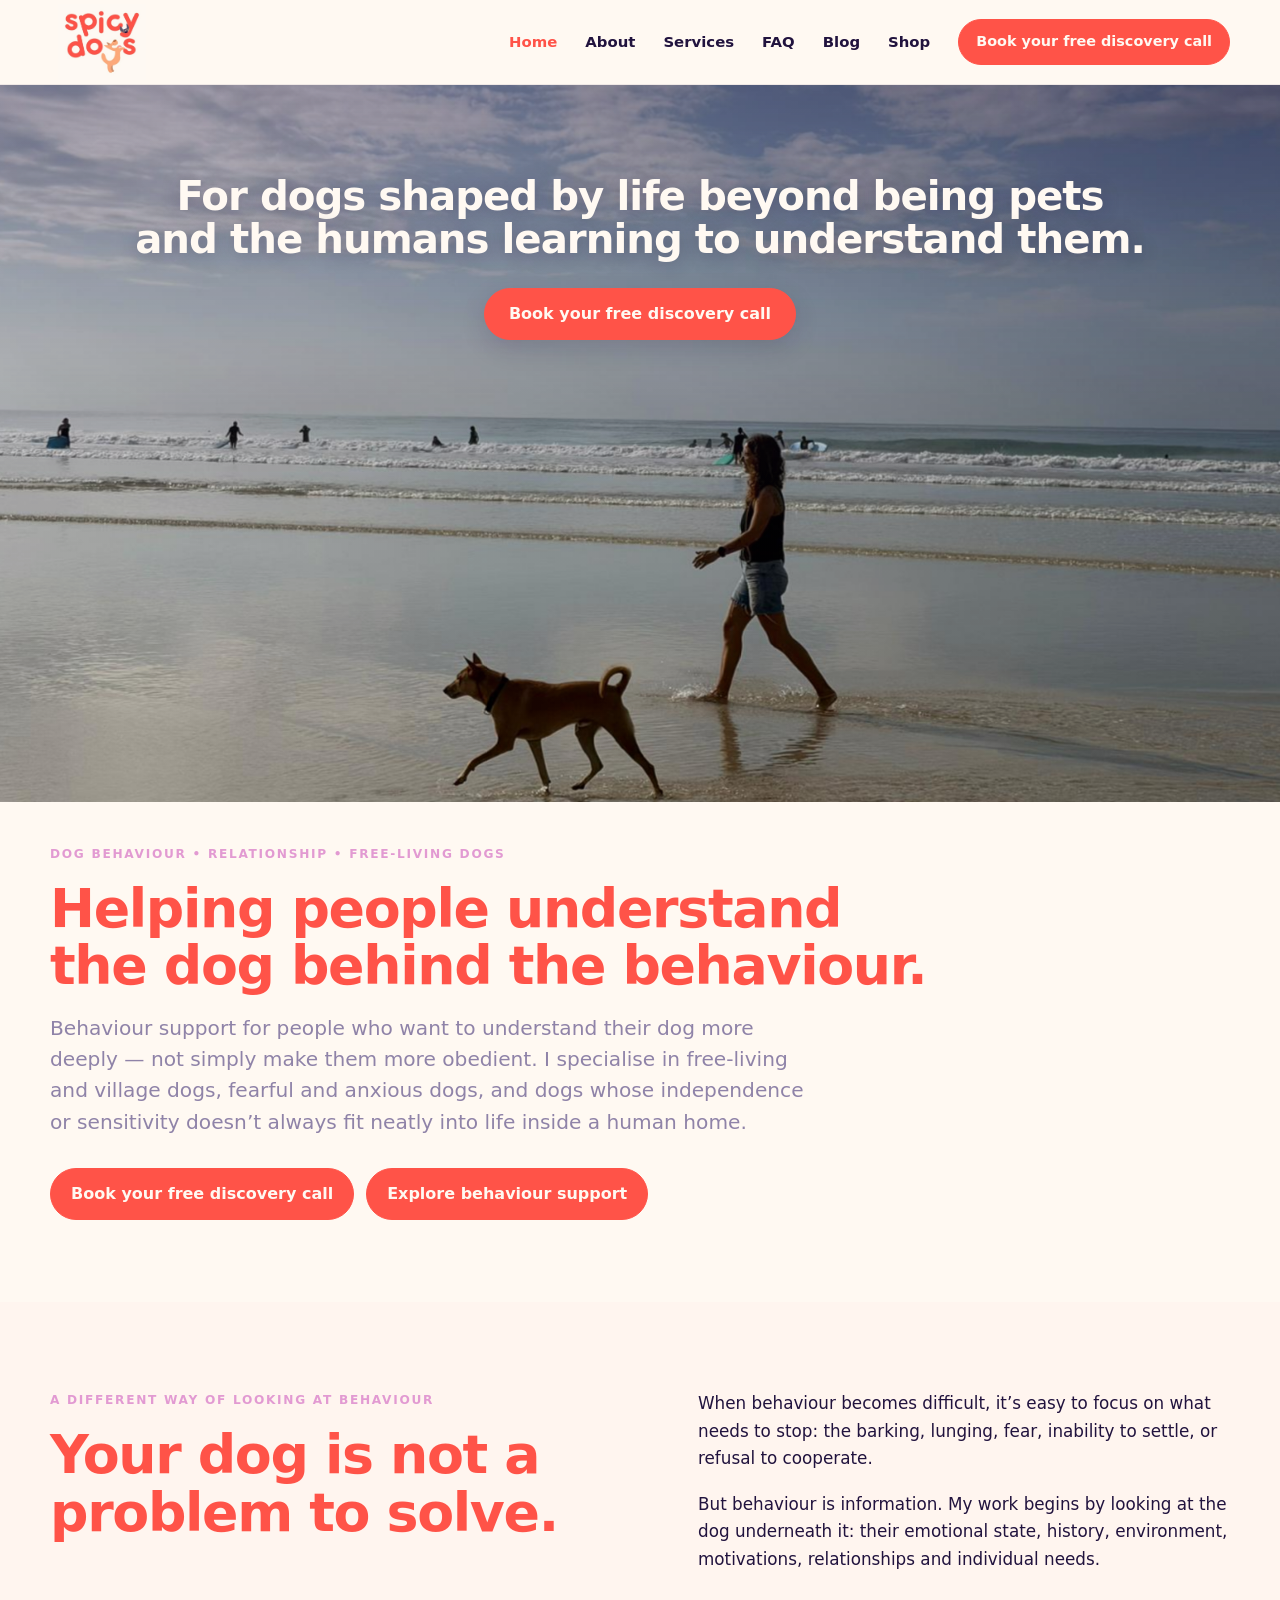
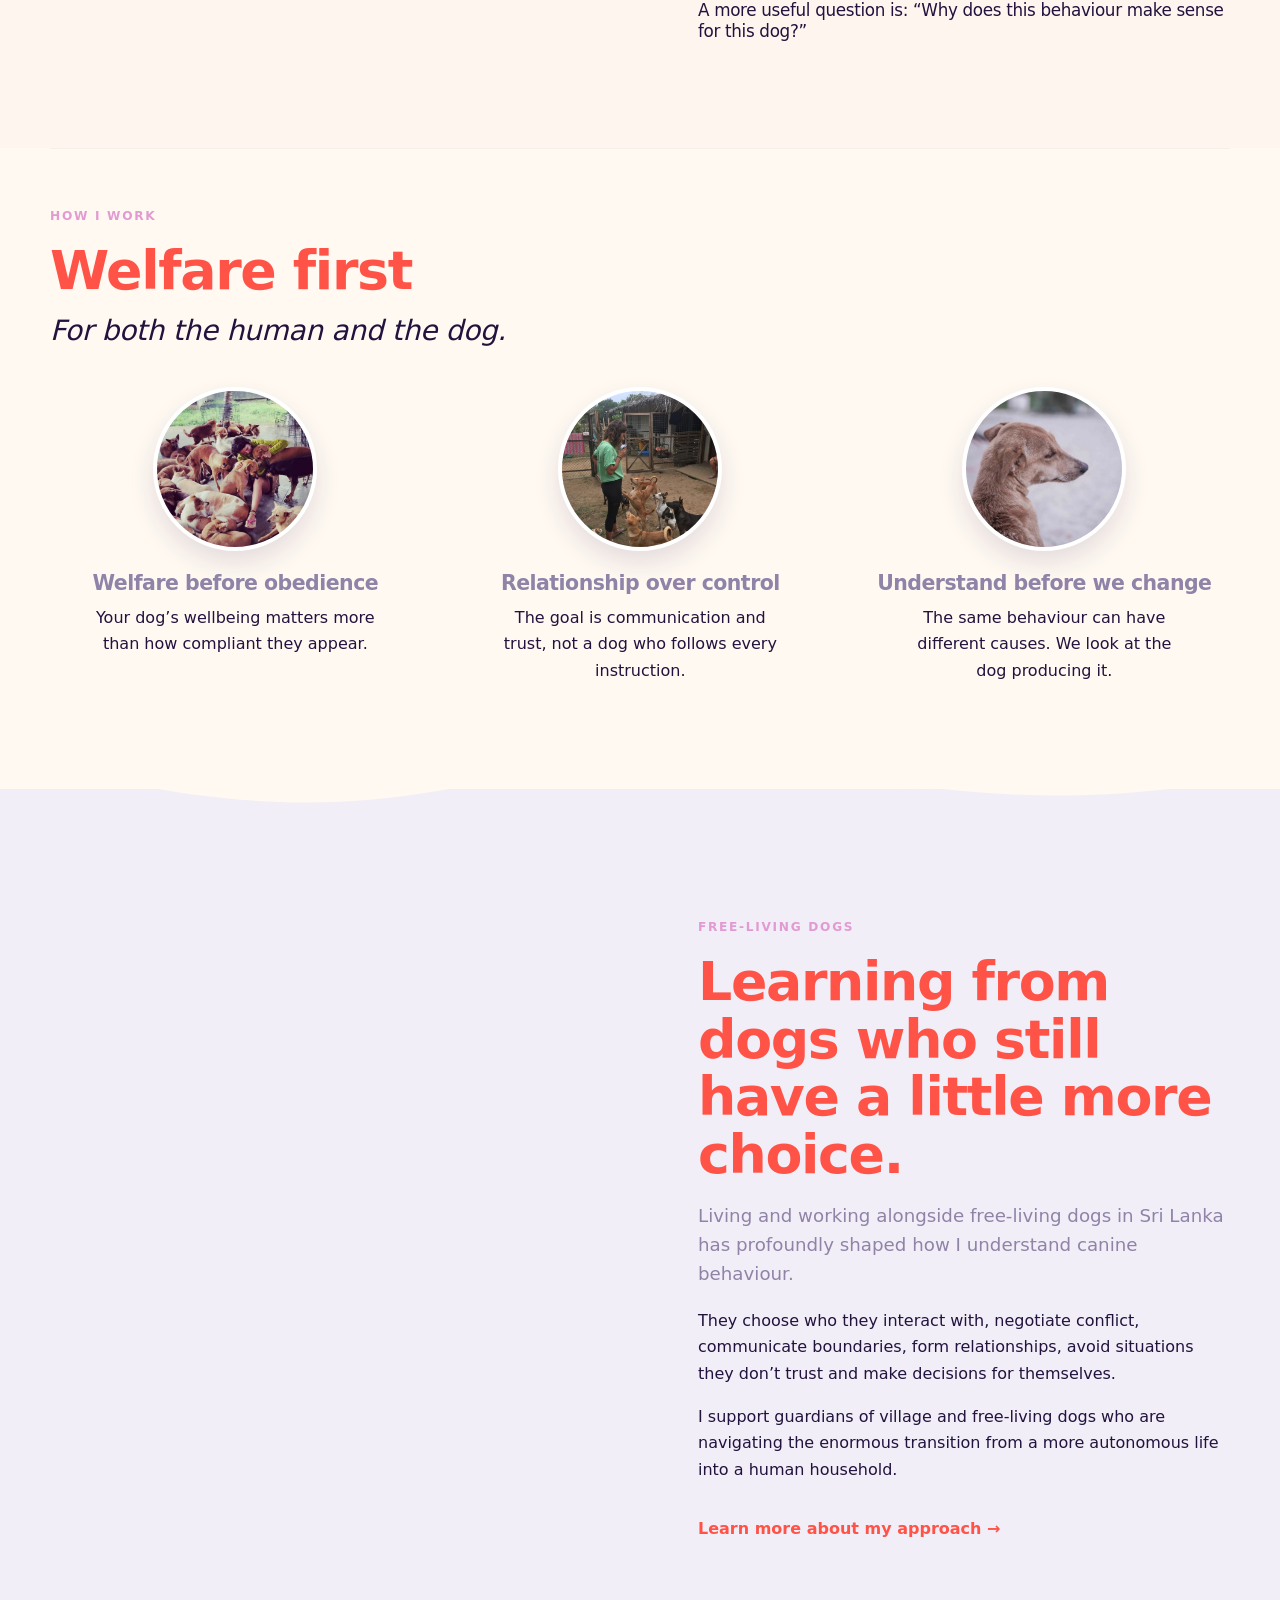
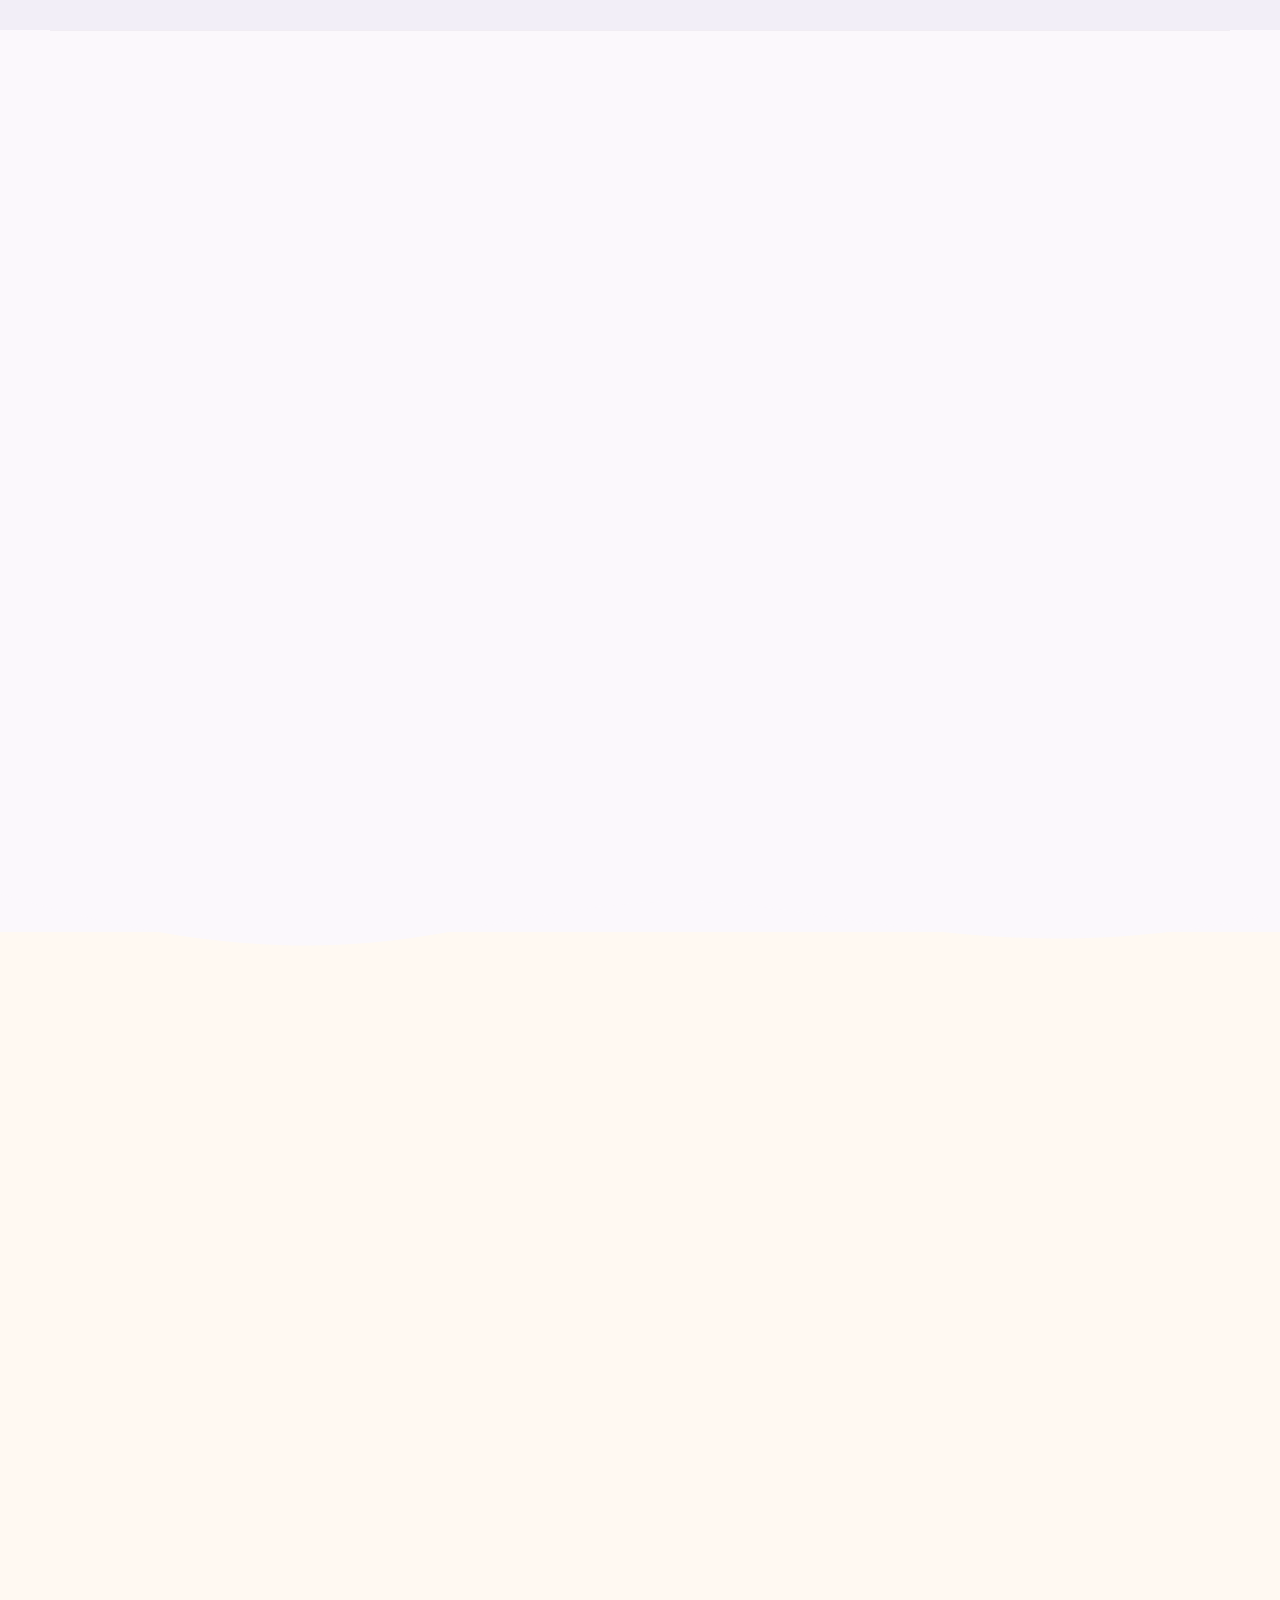
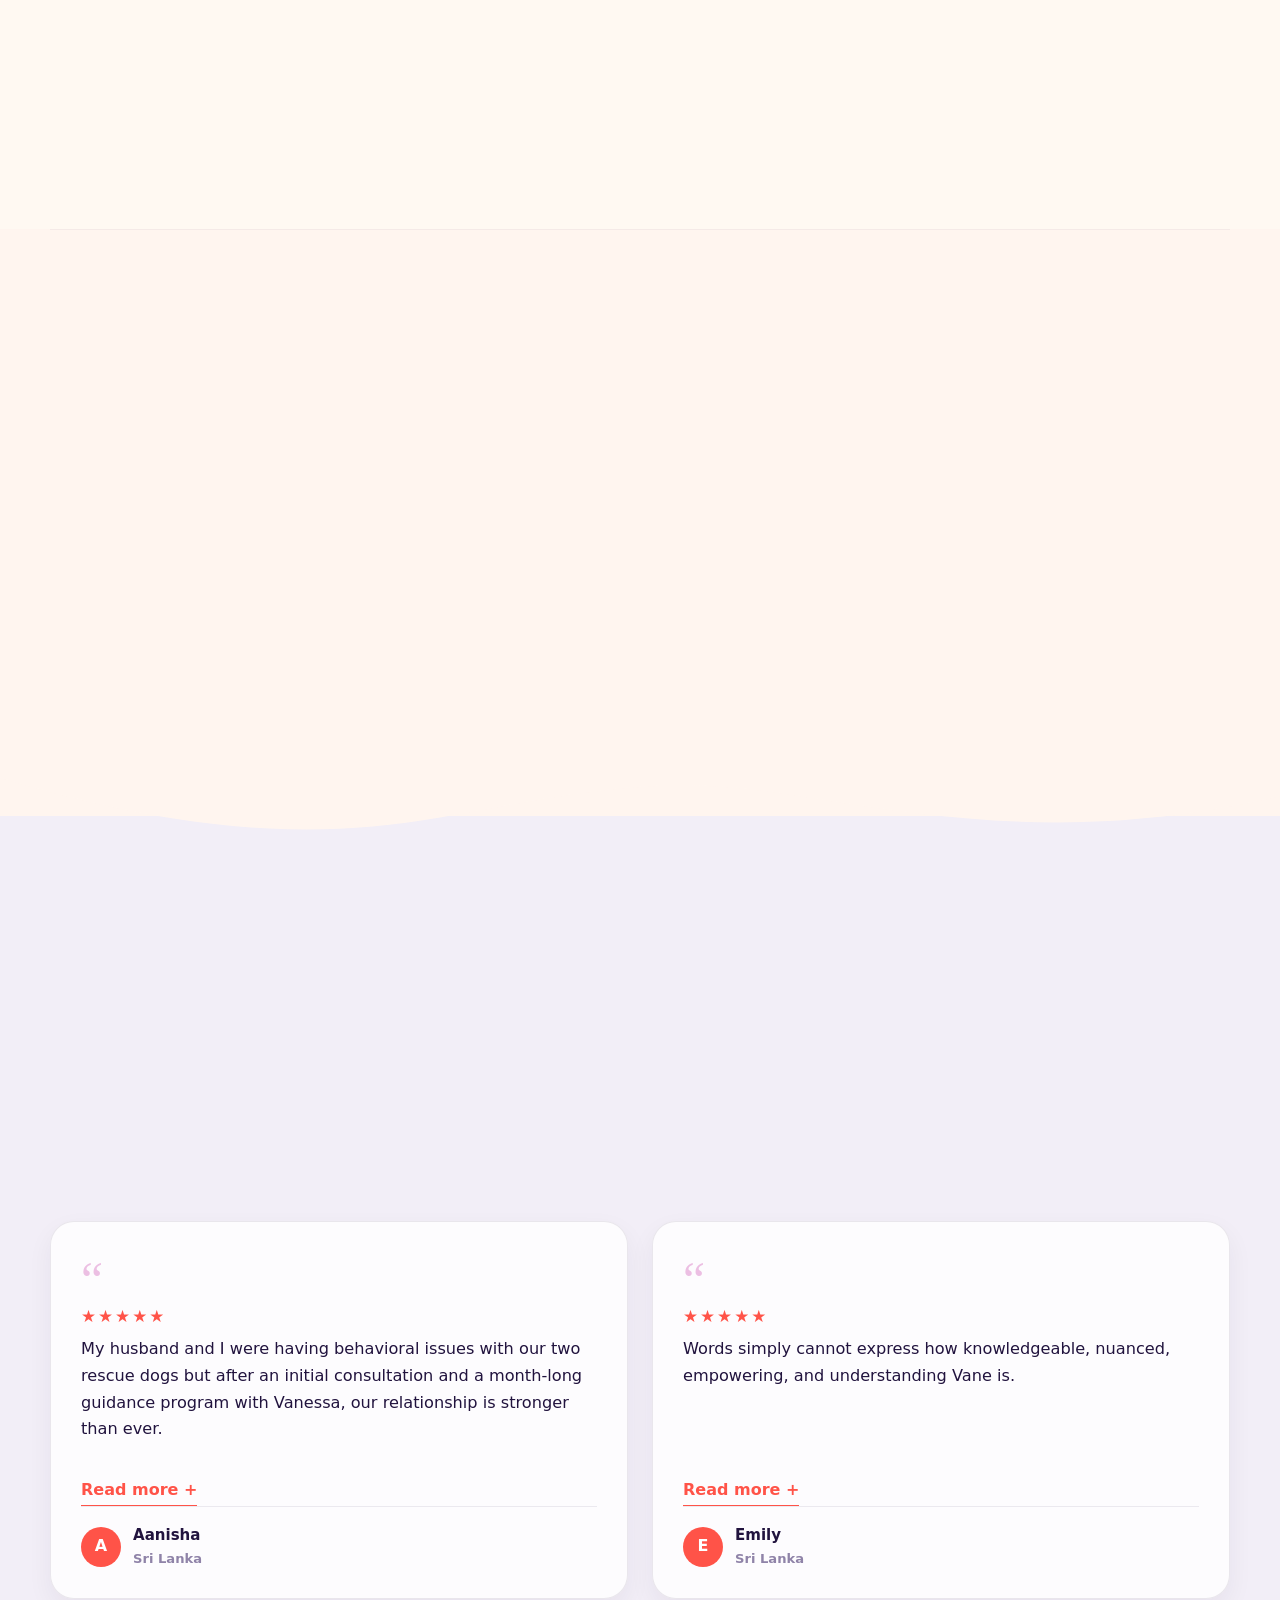
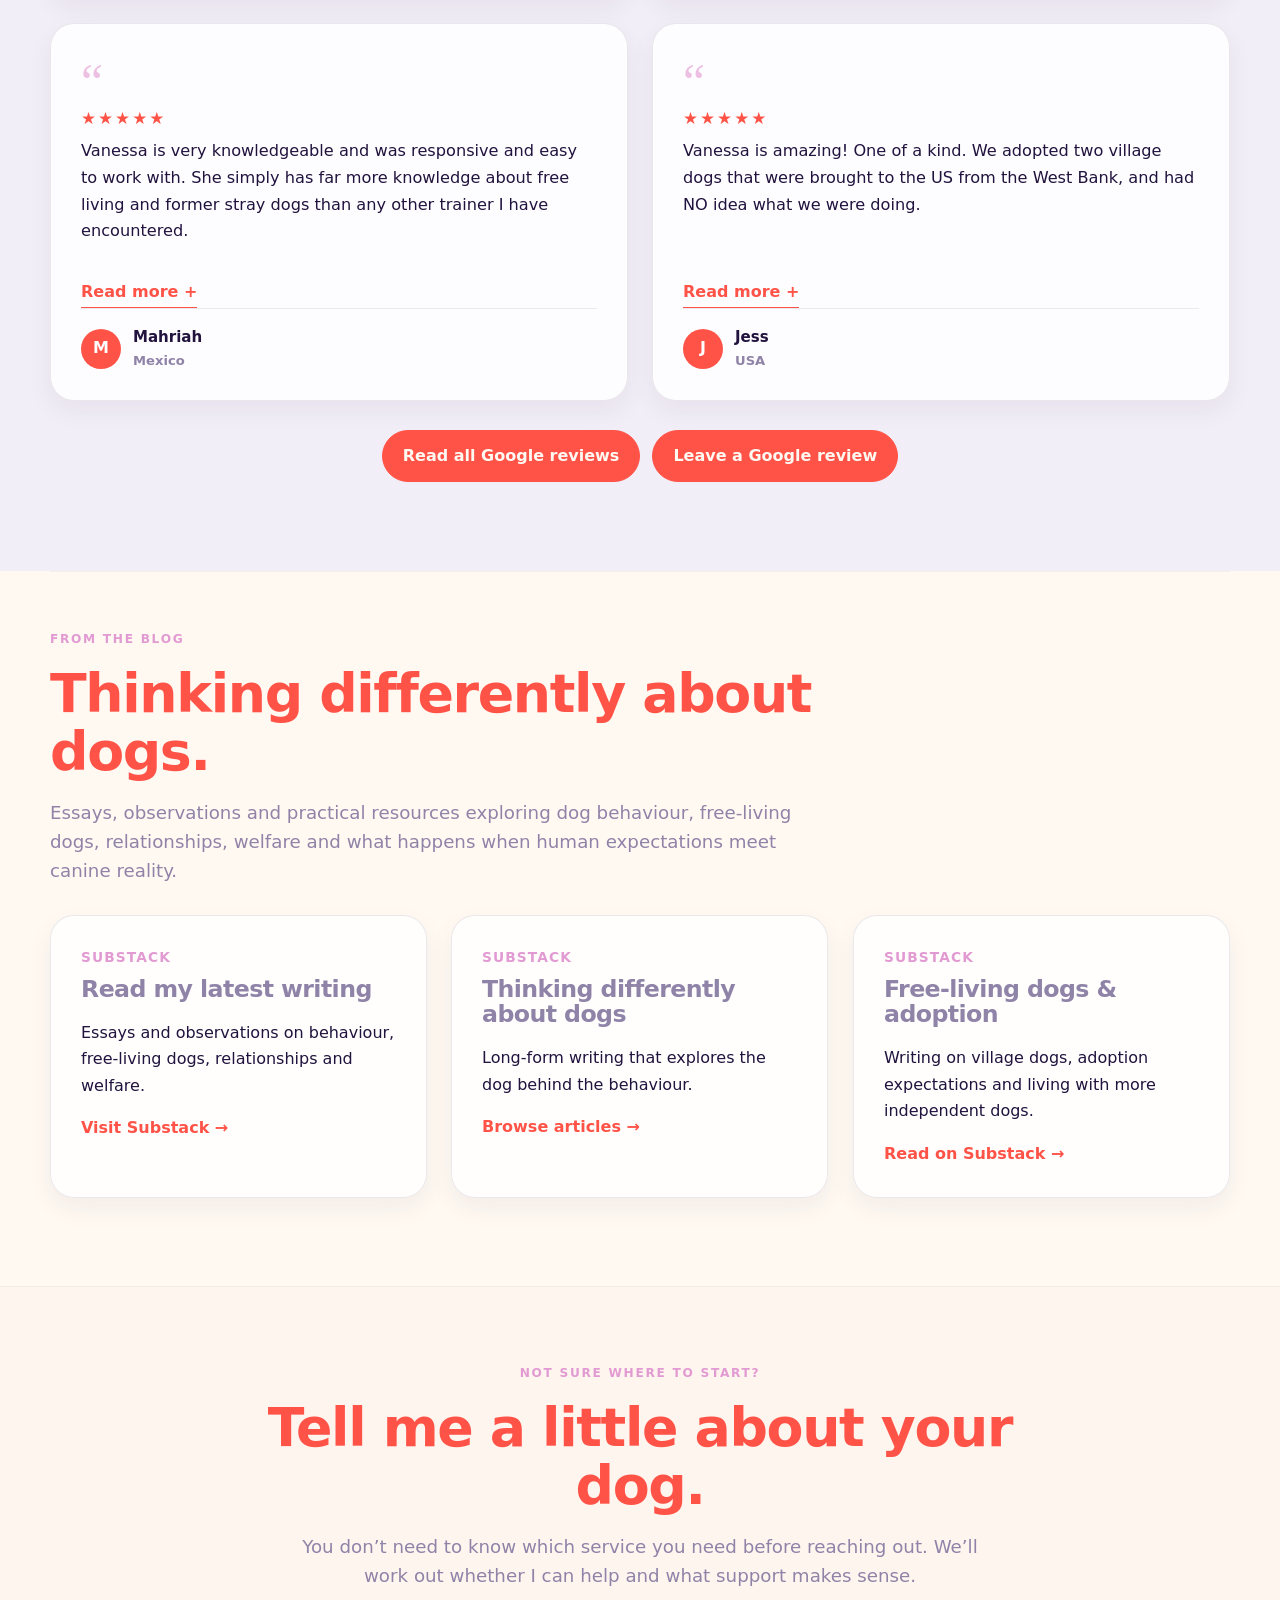
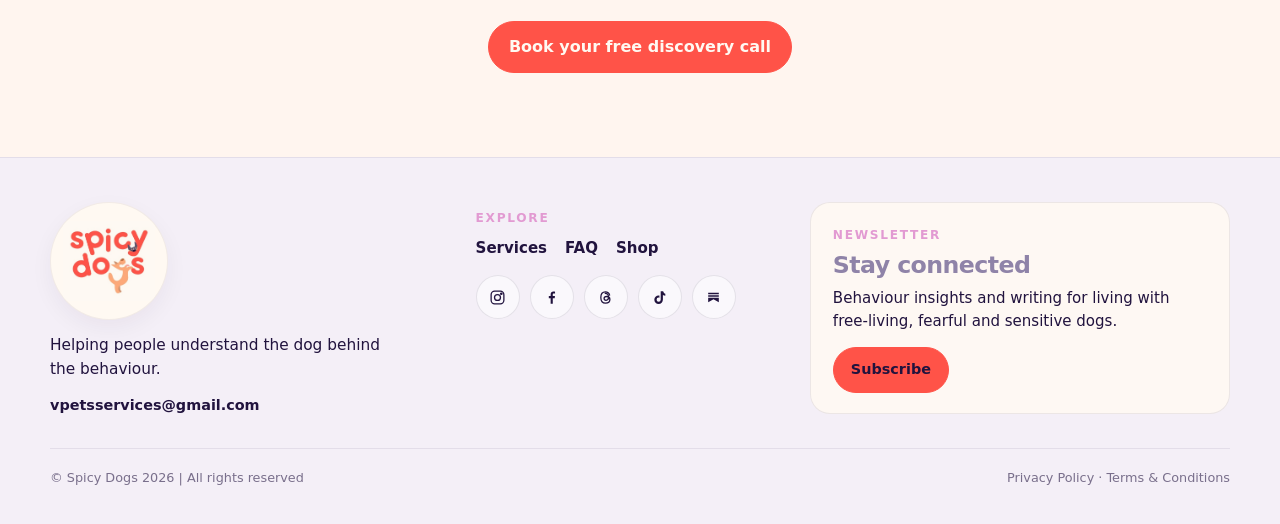
==== commit 549f66b6: "Route discovery CTA through intake flow" ====
--- a/index.html
+++ b/index.html
@@ -41,7 +41,7 @@
       <a class="brand-logo" href="index.html" aria-label="Spicy Dogs home"><img src="assets/logo-clean-full.jpg" alt="Spicy Dogs"></a>
       <nav class="nav-links">
         <a href="index.html">Home</a><a href="about.html">About</a><a href="services.html">Services</a><a href="blog.html">Blog</a><a href="shop.html">Shop</a>
-        <a class="btn" href="https://wa.me/94765994066?text=Hi%20Vanessa%2C%20I%20found%20Spicy%20Dogs%20through%20your%20website%20and%20I%27d%20like%20to%20book%20a%20free%20discovery%20call%20about%20my%20dog." target="_blank" rel="noopener">Book your free discovery call</a>
+        <a class="btn" href="services.html#discovery-call">Book your free discovery call</a>
       </nav>
     </div>
   </header>
@@ -55,19 +55,19 @@
           <h1>Helping people understand the dog behind the behaviour.</h1>
           <p class="lead">Behaviour support for people who want to understand their dog more deeply — not simply make them more obedient. I specialise in free-living and village dogs, fearful and anxious dogs, and dogs whose independence or sensitivity doesn’t always fit neatly into life inside a human home.</p>
           <div class="hero-actions">
-            <a class="btn" href="https://wa.me/94765994066?text=Hi%20Vanessa%2C%20I%20found%20Spicy%20Dogs%20through%20your%20website%20and%20I%27d%20like%20to%20book%20a%20free%20discovery%20call%20about%20my%20dog." target="_blank" rel="noopener">Book your free discovery call</a>
+            <a class="btn" href="services.html#discovery-call">Book your free discovery call</a>
             <a class="btn secondary" href="services.html">Explore behaviour support</a>
           </div>
         </div>
         <div class="hero-photo hero-photo-wide">
-          <video autoplay muted loop playsinline preload="metadata" poster="assets/hero-vanessa-pingpong.jpeg" aria-label="Free-living dogs moving naturally in their environment">
-            <source src="assets/free-living-dogs-hero.mp4.MOV">
+          <video autoplay muted loop playsinline preload="none" poster="assets/hero-vanessa-pingpong.jpeg" aria-label="Free-living dogs moving naturally in their environment" data-lazy-video>
+            <source data-src="assets/free-living-dogs-hero.mp4.MOV">
           </video>
           <div class="hero-video-shade" aria-hidden="true"></div>
           <div class="hero-video-tagline-wrap">
             <div class="hero-video-tagline">For dogs shaped by life beyond being pets and the humans learning to understand them.</div>
             <div class="hero-video-cta">
-              <a class="btn" href="https://wa.me/94765994066?text=Hi%20Vanessa%2C%20I%20found%20Spicy%20Dogs%20through%20your%20website%20and%20I%27d%20like%20to%20book%20a%20free%20discovery%20call%20about%20my%20dog." target="_blank" rel="noopener">Book your free discovery call</a>
+              <a class="btn" href="services.html#discovery-call">Book your free discovery call</a>
             </div>
           </div>
         </div>
@@ -267,7 +267,7 @@
         <div class="eyebrow">Not sure where to start?</div>
         <h2>Tell me a little about your dog.</h2>
         <p class="kicker" style="margin-inline:auto">You don’t need to know which service you need before reaching out. We’ll work out whether I can help and what support makes sense.</p>
-        <div class="hero-actions" style="justify-content:center"><a class="btn" href="https://wa.me/94765994066?text=Hi%20Vanessa%2C%20I%20found%20Spicy%20Dogs%20through%20your%20website%20and%20I%27d%20like%20to%20book%20a%20free%20discovery%20call%20about%20my%20dog." target="_blank" rel="noopener">Book your free discovery call</a></div>
+        <div class="hero-actions" style="justify-content:center"><a class="btn" href="services.html#discovery-call">Book your free discovery call</a></div>
       </div>
     </section>
   </main>
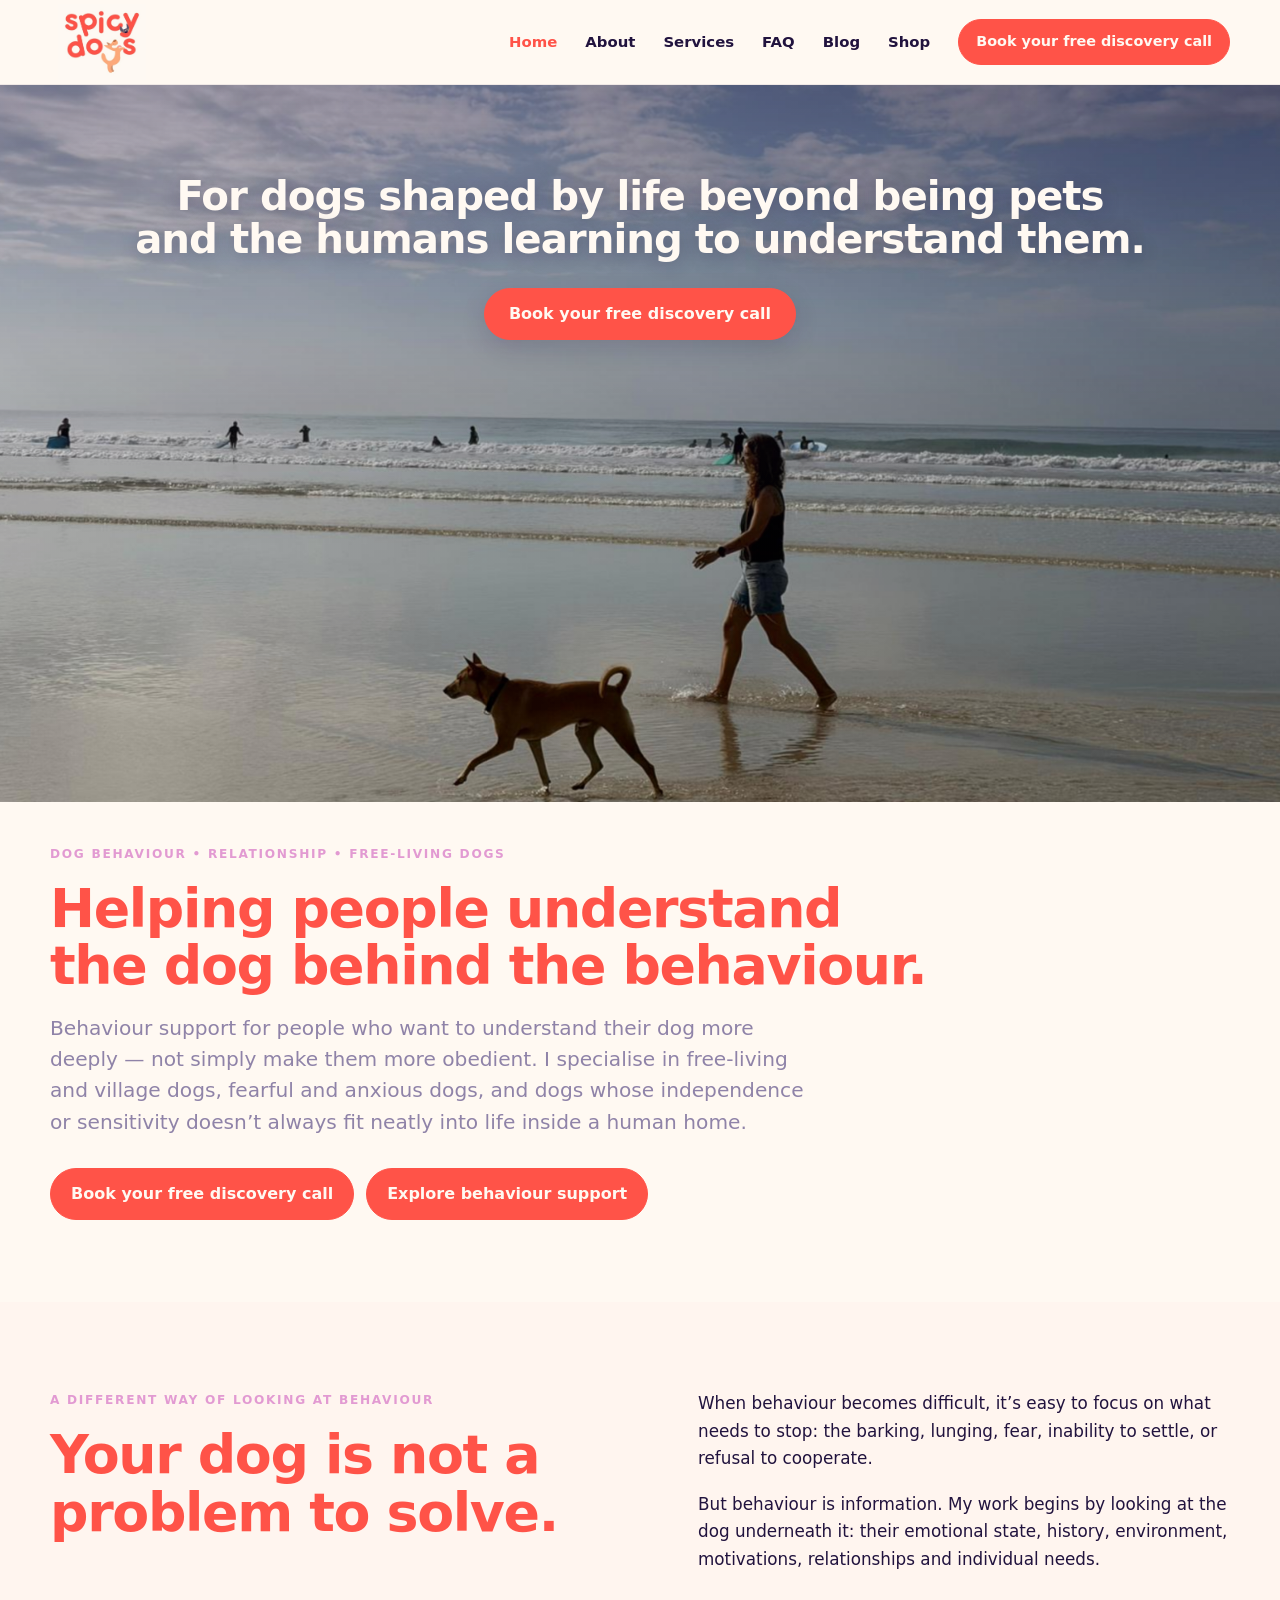
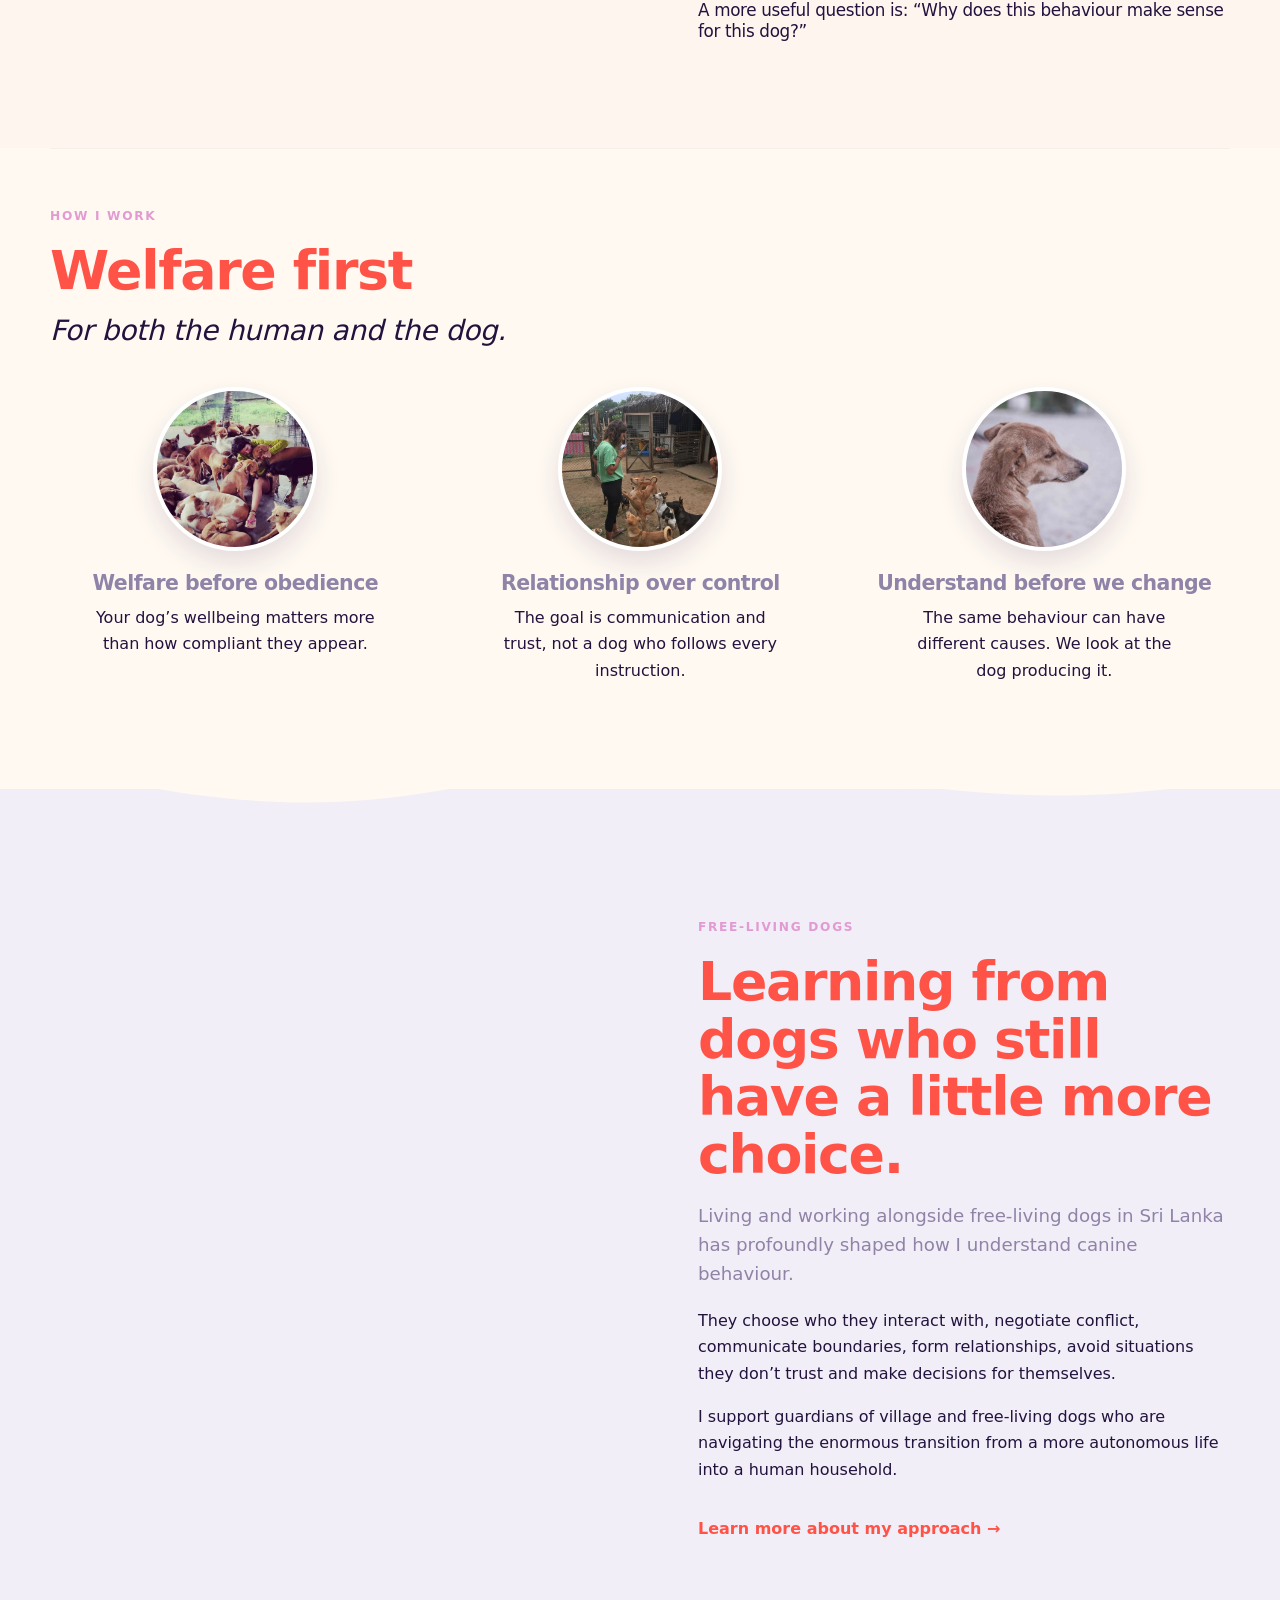
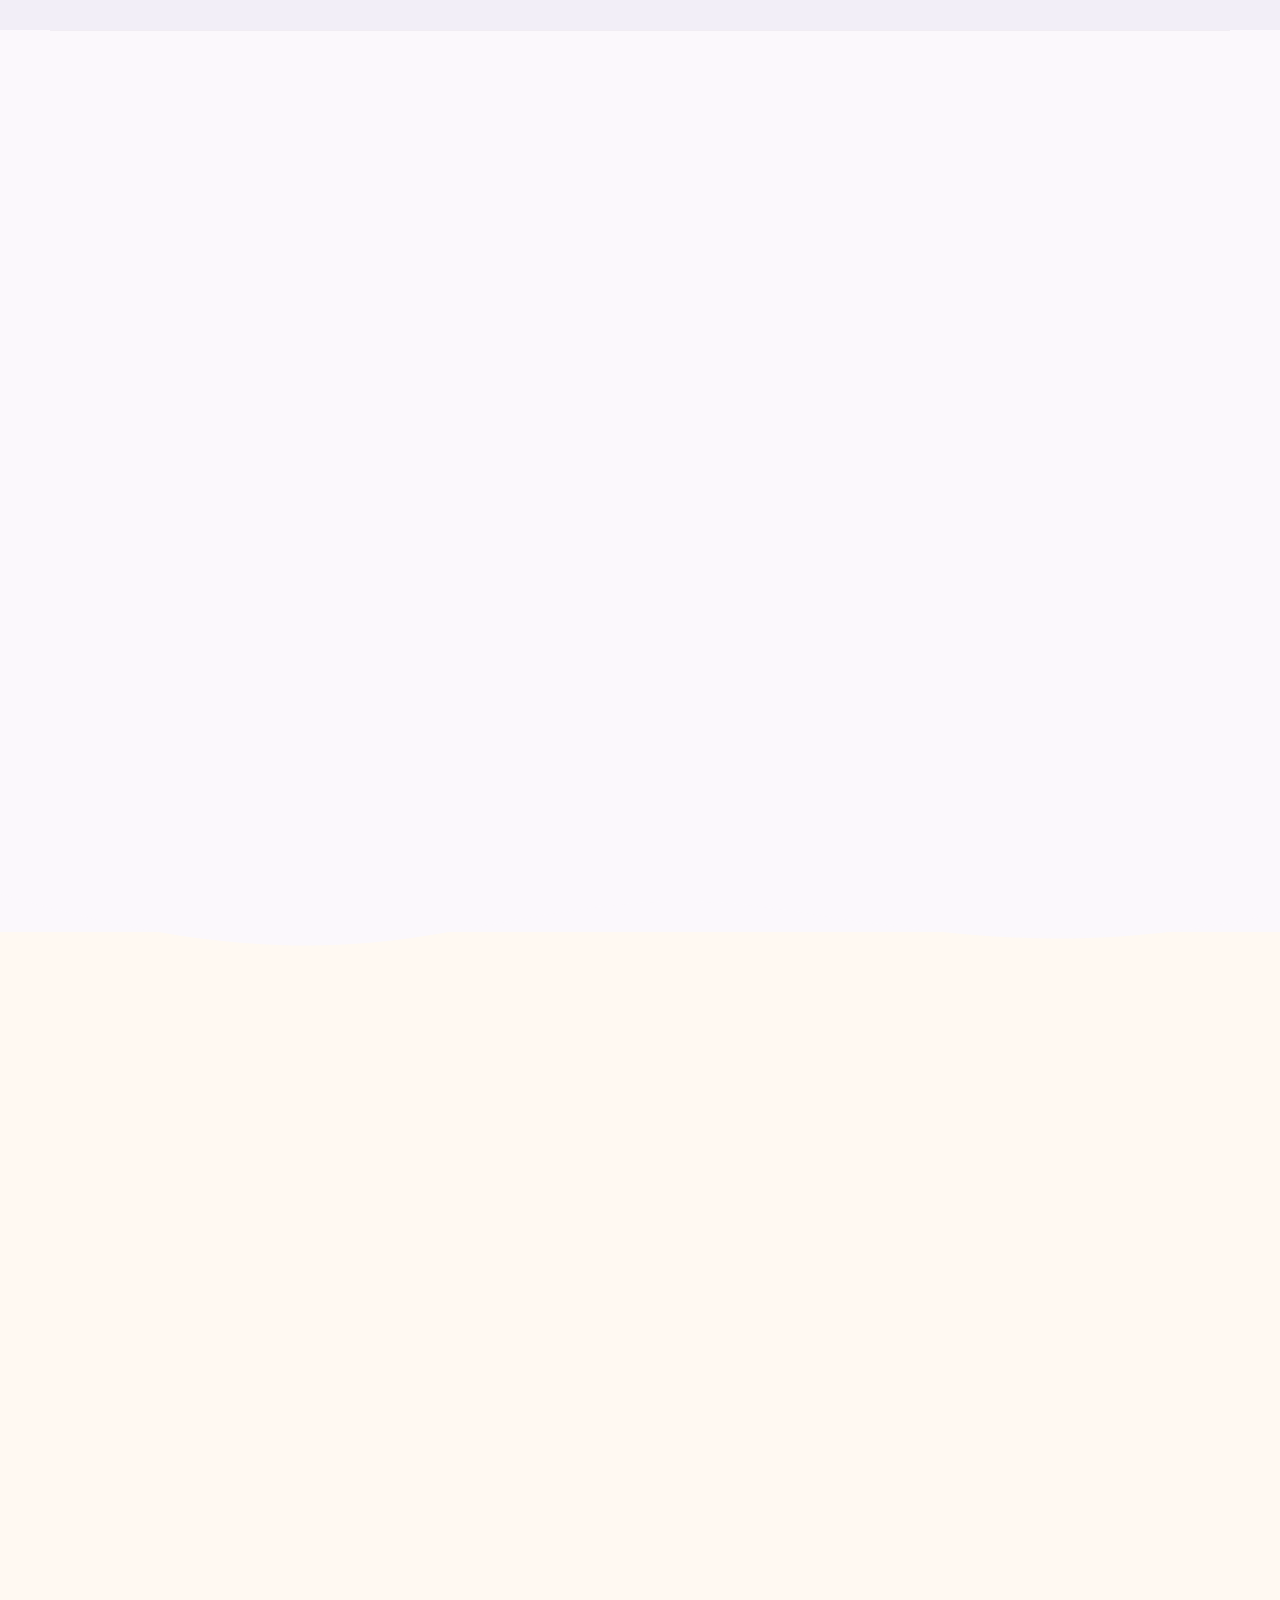
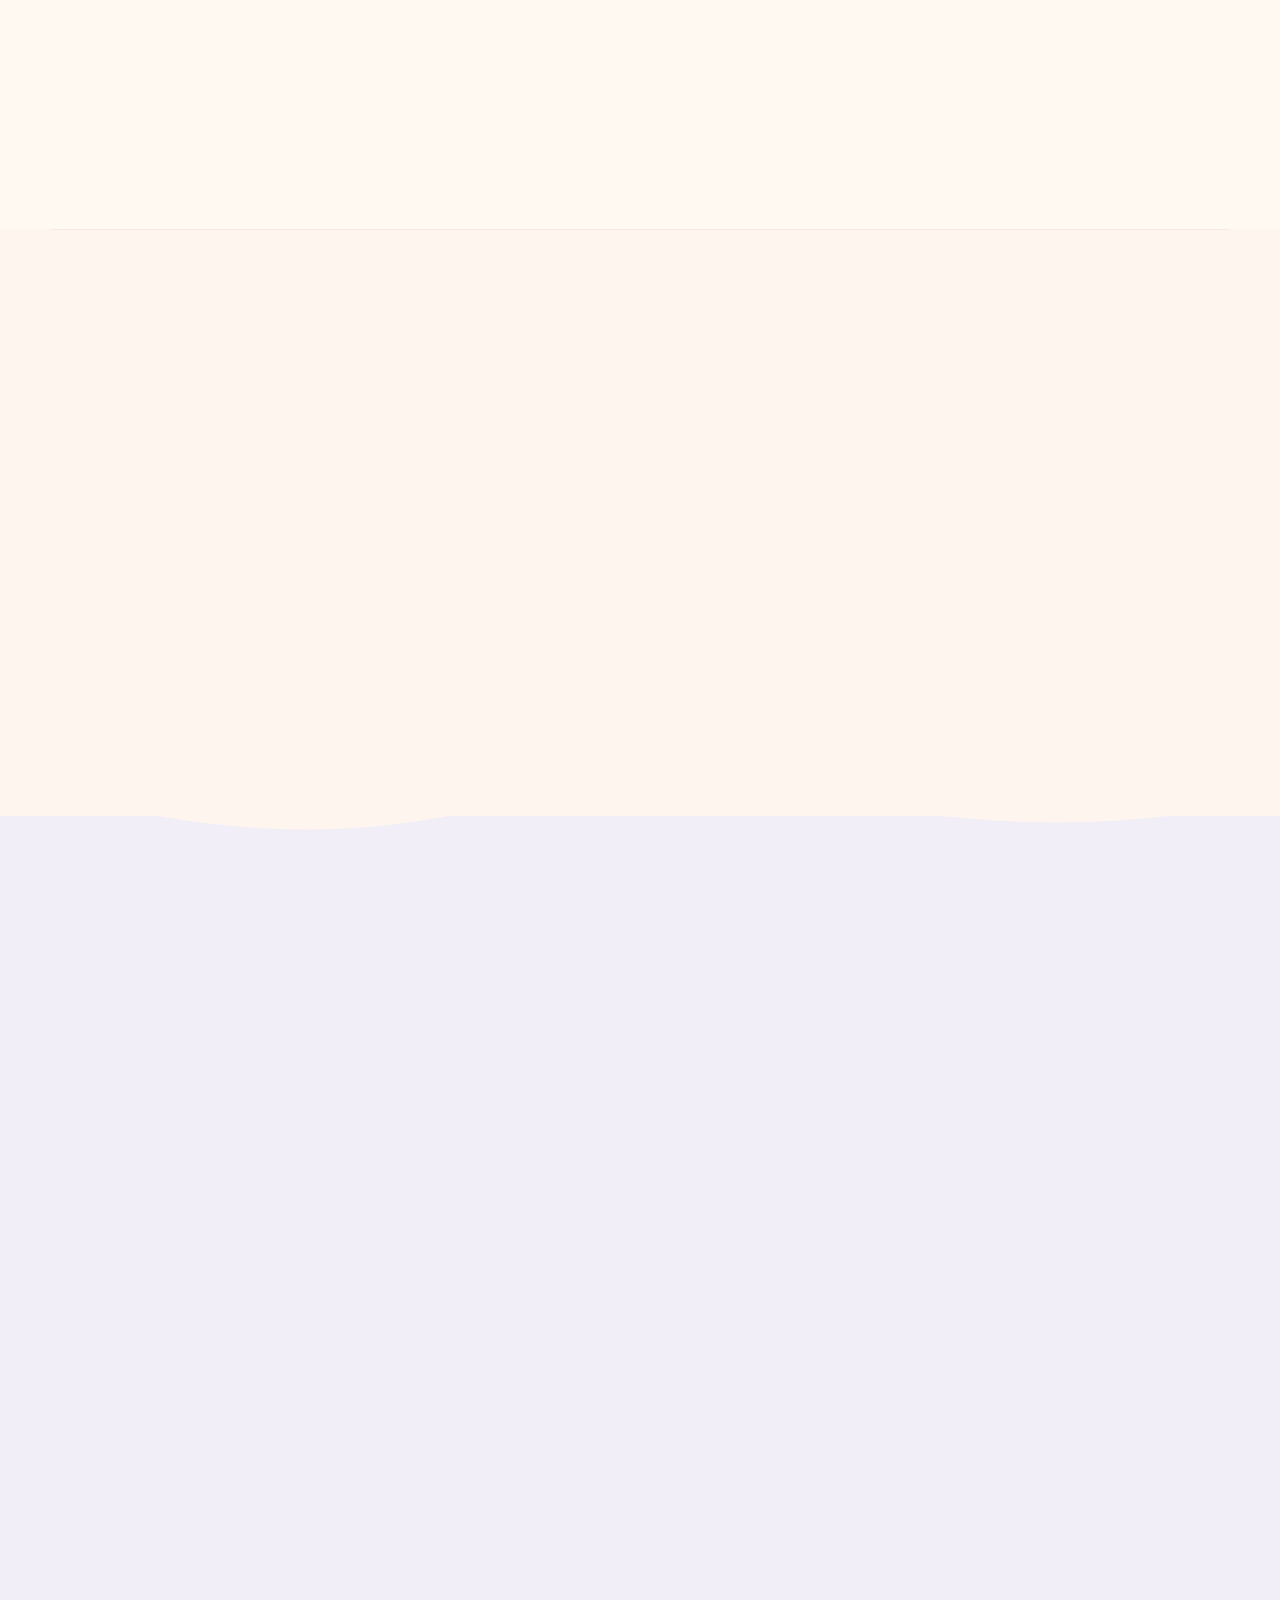
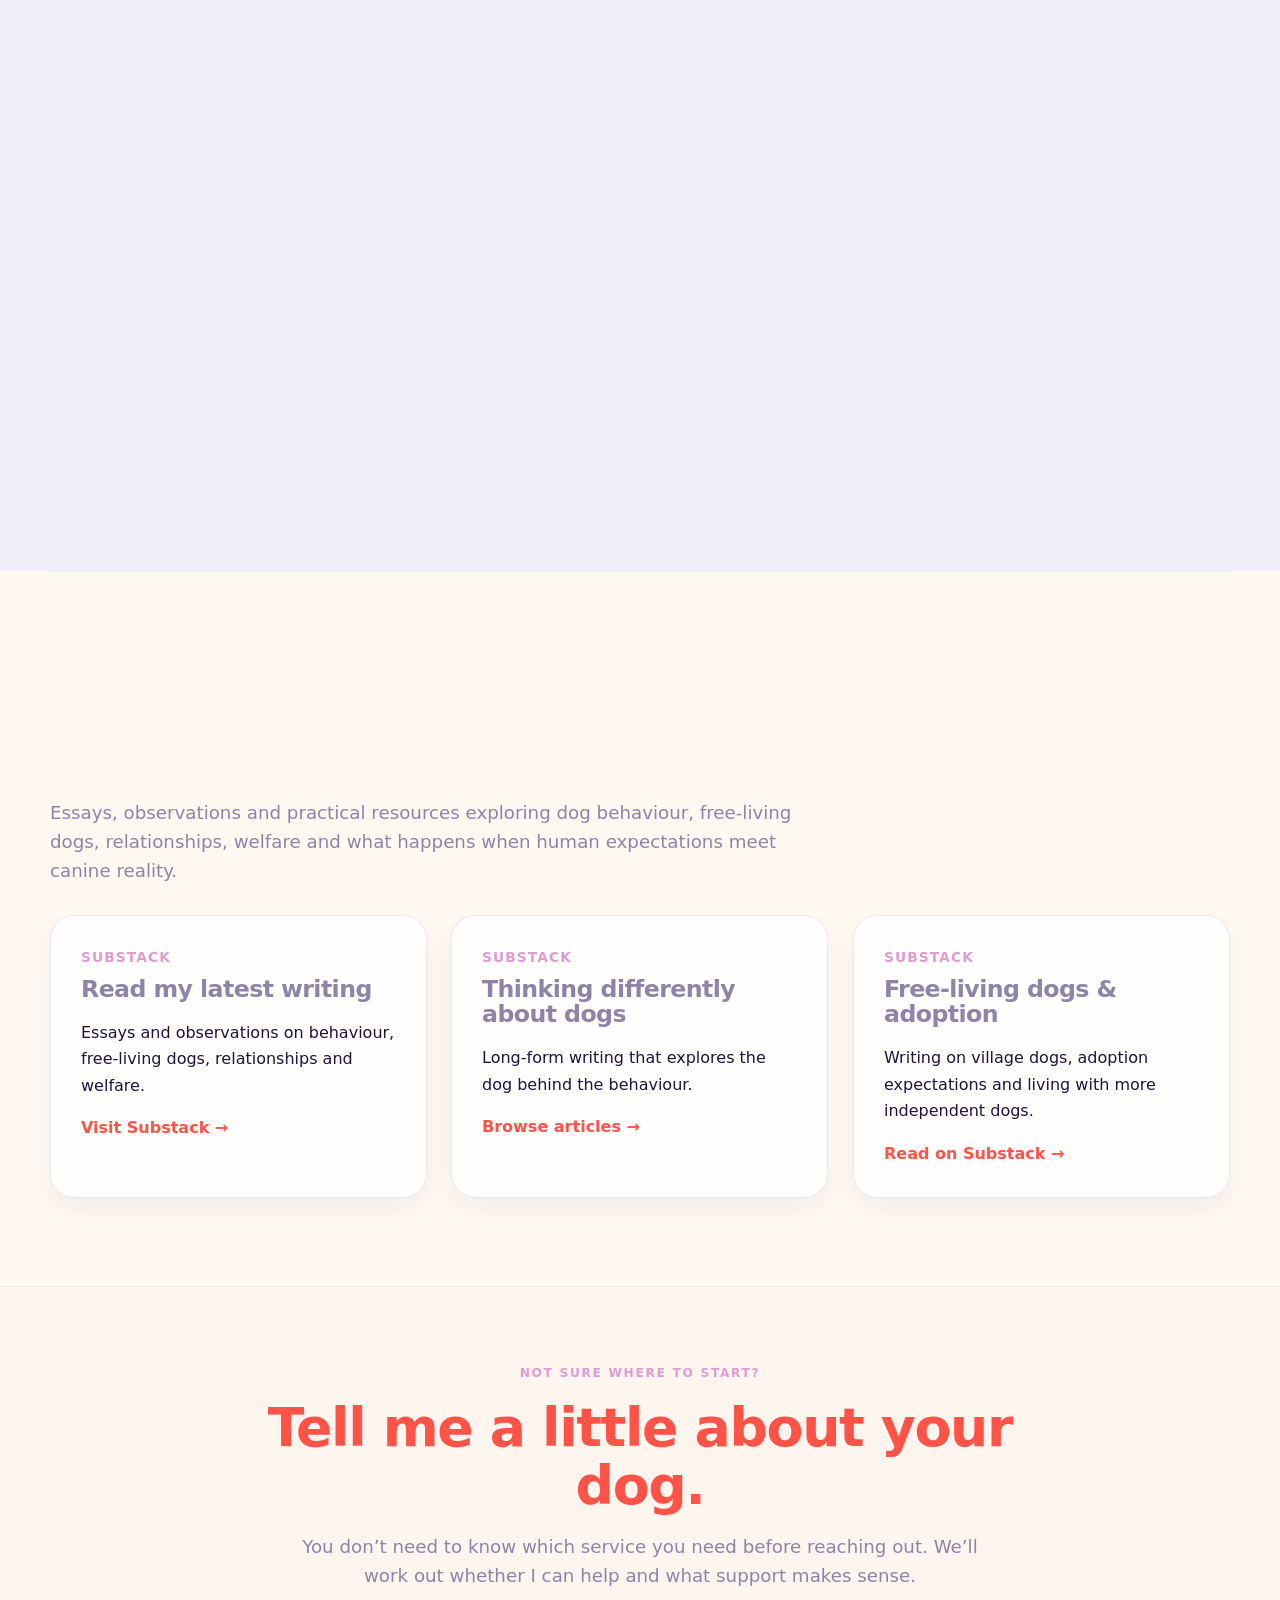
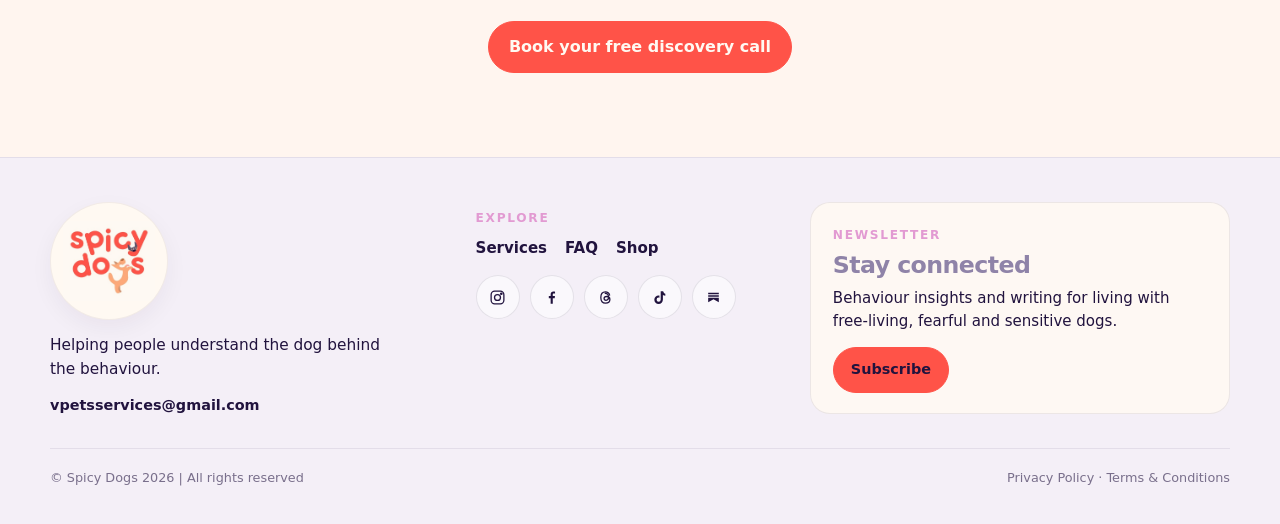
==== commit a0ada171: "Point main discovery CTAs to Calendly" ====
--- a/index.html
+++ b/index.html
@@ -41,7 +41,7 @@
       <a class="brand-logo" href="index.html" aria-label="Spicy Dogs home"><img src="assets/logo-clean-full.jpg" alt="Spicy Dogs"></a>
       <nav class="nav-links">
         <a href="index.html">Home</a><a href="about.html">About</a><a href="services.html">Services</a><a href="blog.html">Blog</a><a href="shop.html">Shop</a>
-        <a class="btn" href="services.html#discovery-call">Book your free discovery call</a>
+        <a class="btn" href="https://calendly.com/vpetsservices/30min" target="_blank" rel="noopener">Book your free discovery call</a>
       </nav>
     </div>
   </header>
@@ -55,7 +55,7 @@
           <h1>Helping people understand the dog behind the behaviour.</h1>
           <p class="lead">Behaviour support for people who want to understand their dog more deeply — not simply make them more obedient. I specialise in free-living and village dogs, fearful and anxious dogs, and dogs whose independence or sensitivity doesn’t always fit neatly into life inside a human home.</p>
           <div class="hero-actions">
-            <a class="btn" href="services.html#discovery-call">Book your free discovery call</a>
+            <a class="btn" href="https://calendly.com/vpetsservices/30min" target="_blank" rel="noopener">Book your free discovery call</a>
             <a class="btn secondary" href="services.html">Explore behaviour support</a>
           </div>
         </div>
@@ -67,7 +67,7 @@
           <div class="hero-video-tagline-wrap">
             <div class="hero-video-tagline">For dogs shaped by life beyond being pets and the humans learning to understand them.</div>
             <div class="hero-video-cta">
-              <a class="btn" href="services.html#discovery-call">Book your free discovery call</a>
+              <a class="btn" href="https://calendly.com/vpetsservices/30min" target="_blank" rel="noopener">Book your free discovery call</a>
             </div>
           </div>
         </div>
@@ -267,7 +267,7 @@
         <div class="eyebrow">Not sure where to start?</div>
         <h2>Tell me a little about your dog.</h2>
         <p class="kicker" style="margin-inline:auto">You don’t need to know which service you need before reaching out. We’ll work out whether I can help and what support makes sense.</p>
-        <div class="hero-actions" style="justify-content:center"><a class="btn" href="services.html#discovery-call">Book your free discovery call</a></div>
+        <div class="hero-actions" style="justify-content:center"><a class="btn" href="https://calendly.com/vpetsservices/30min" target="_blank" rel="noopener">Book your free discovery call</a></div>
       </div>
     </section>
   </main>
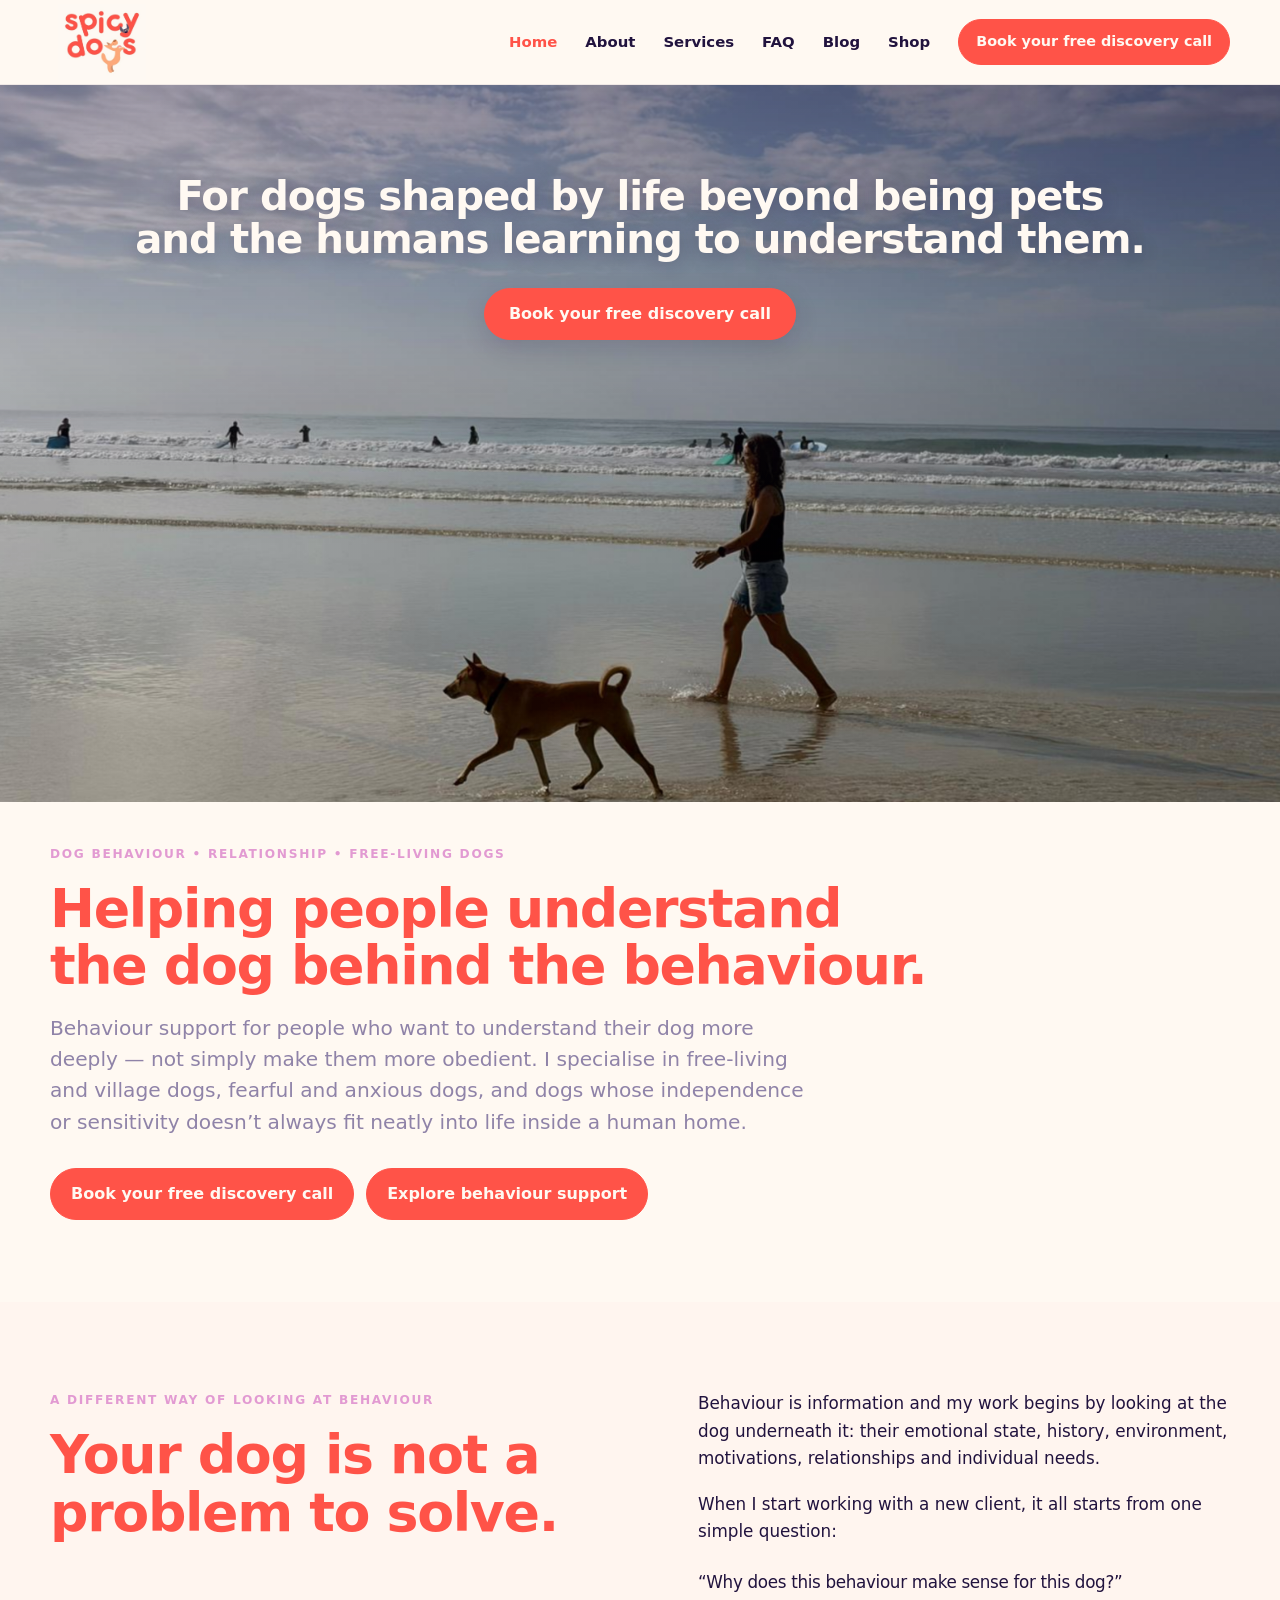
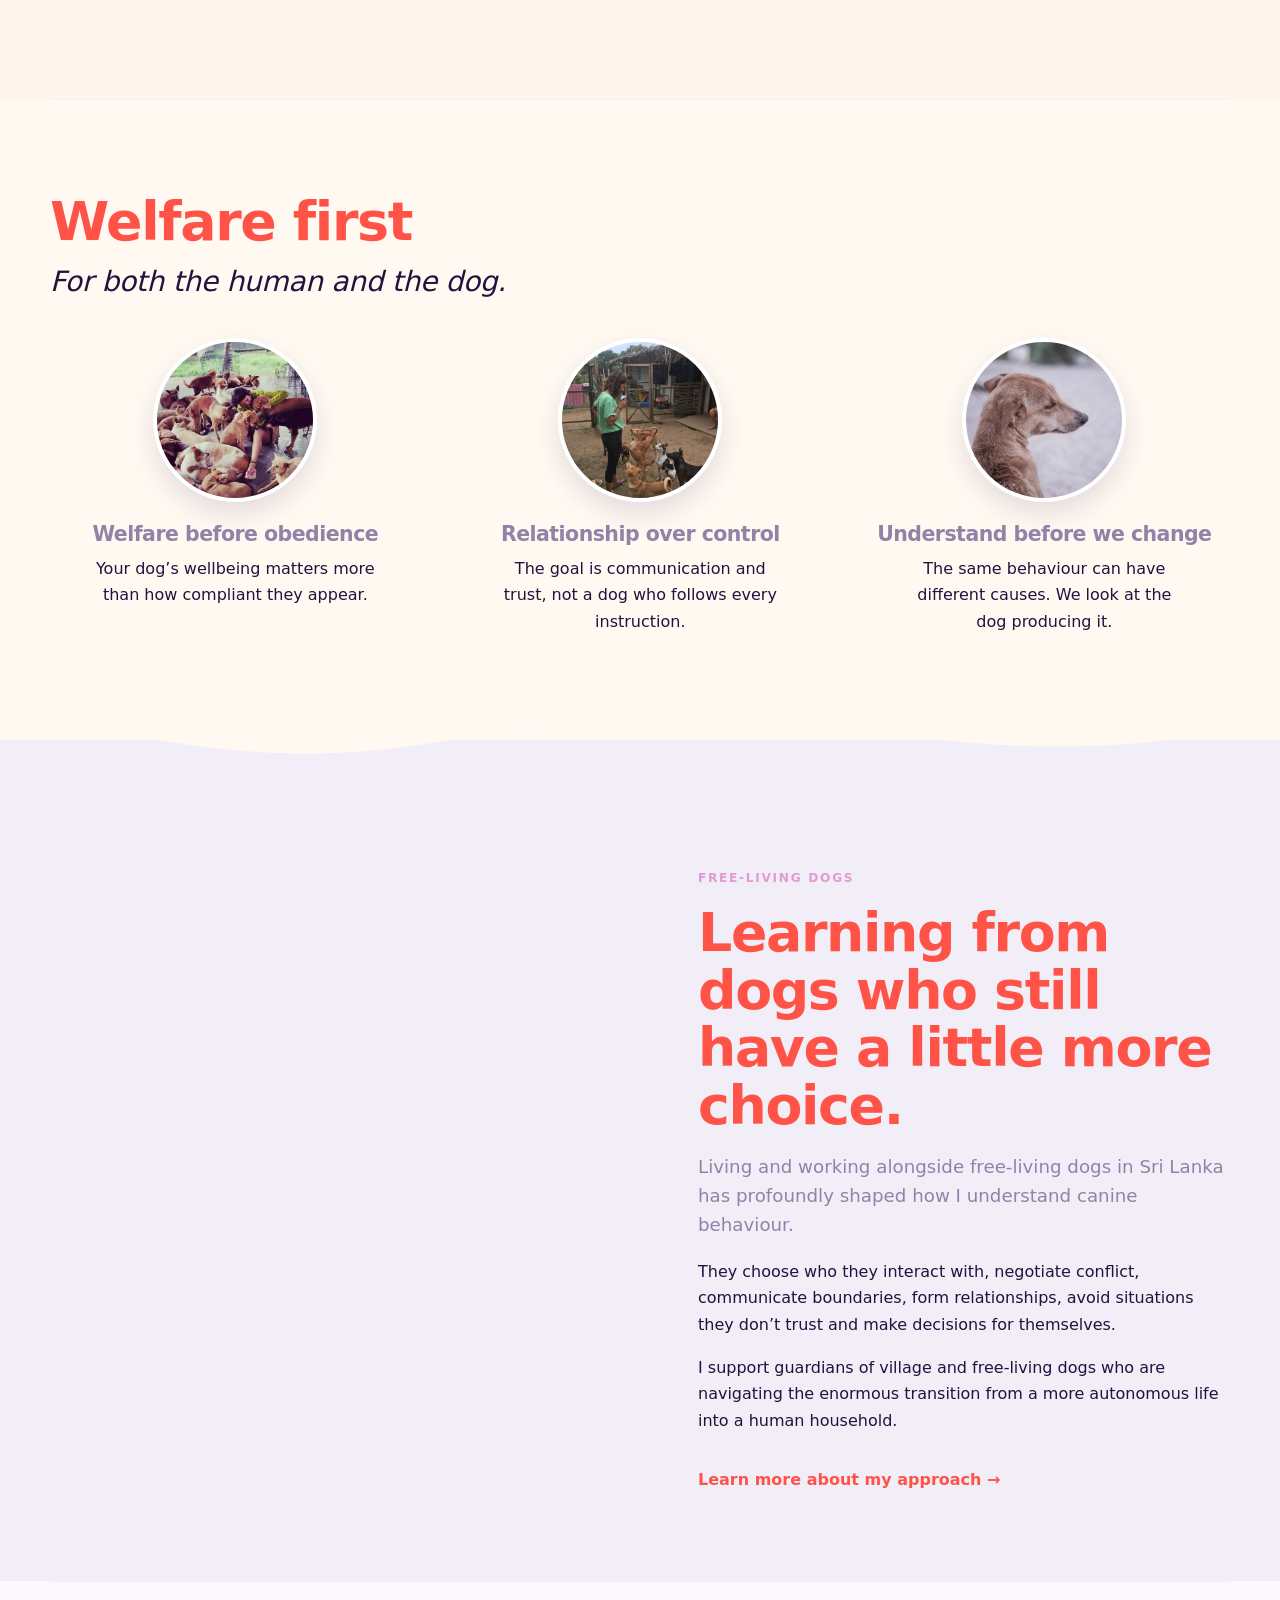
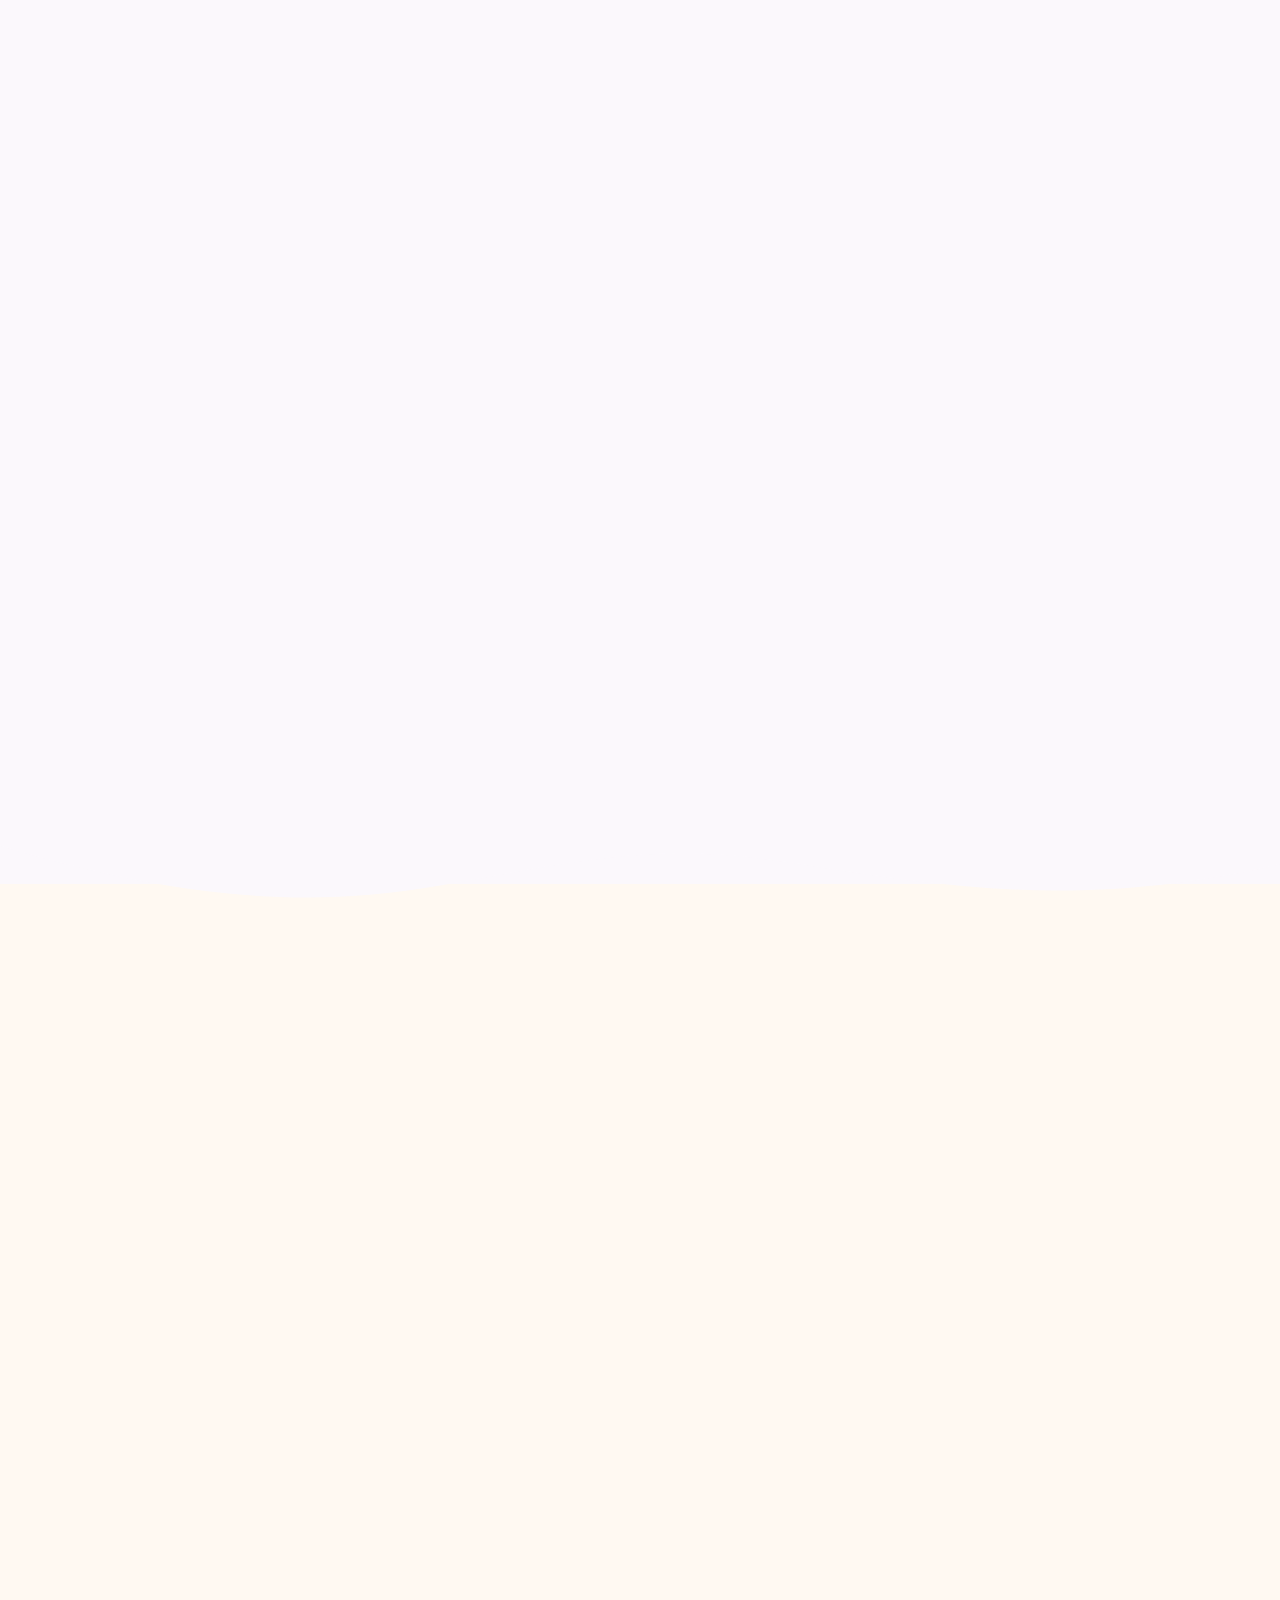
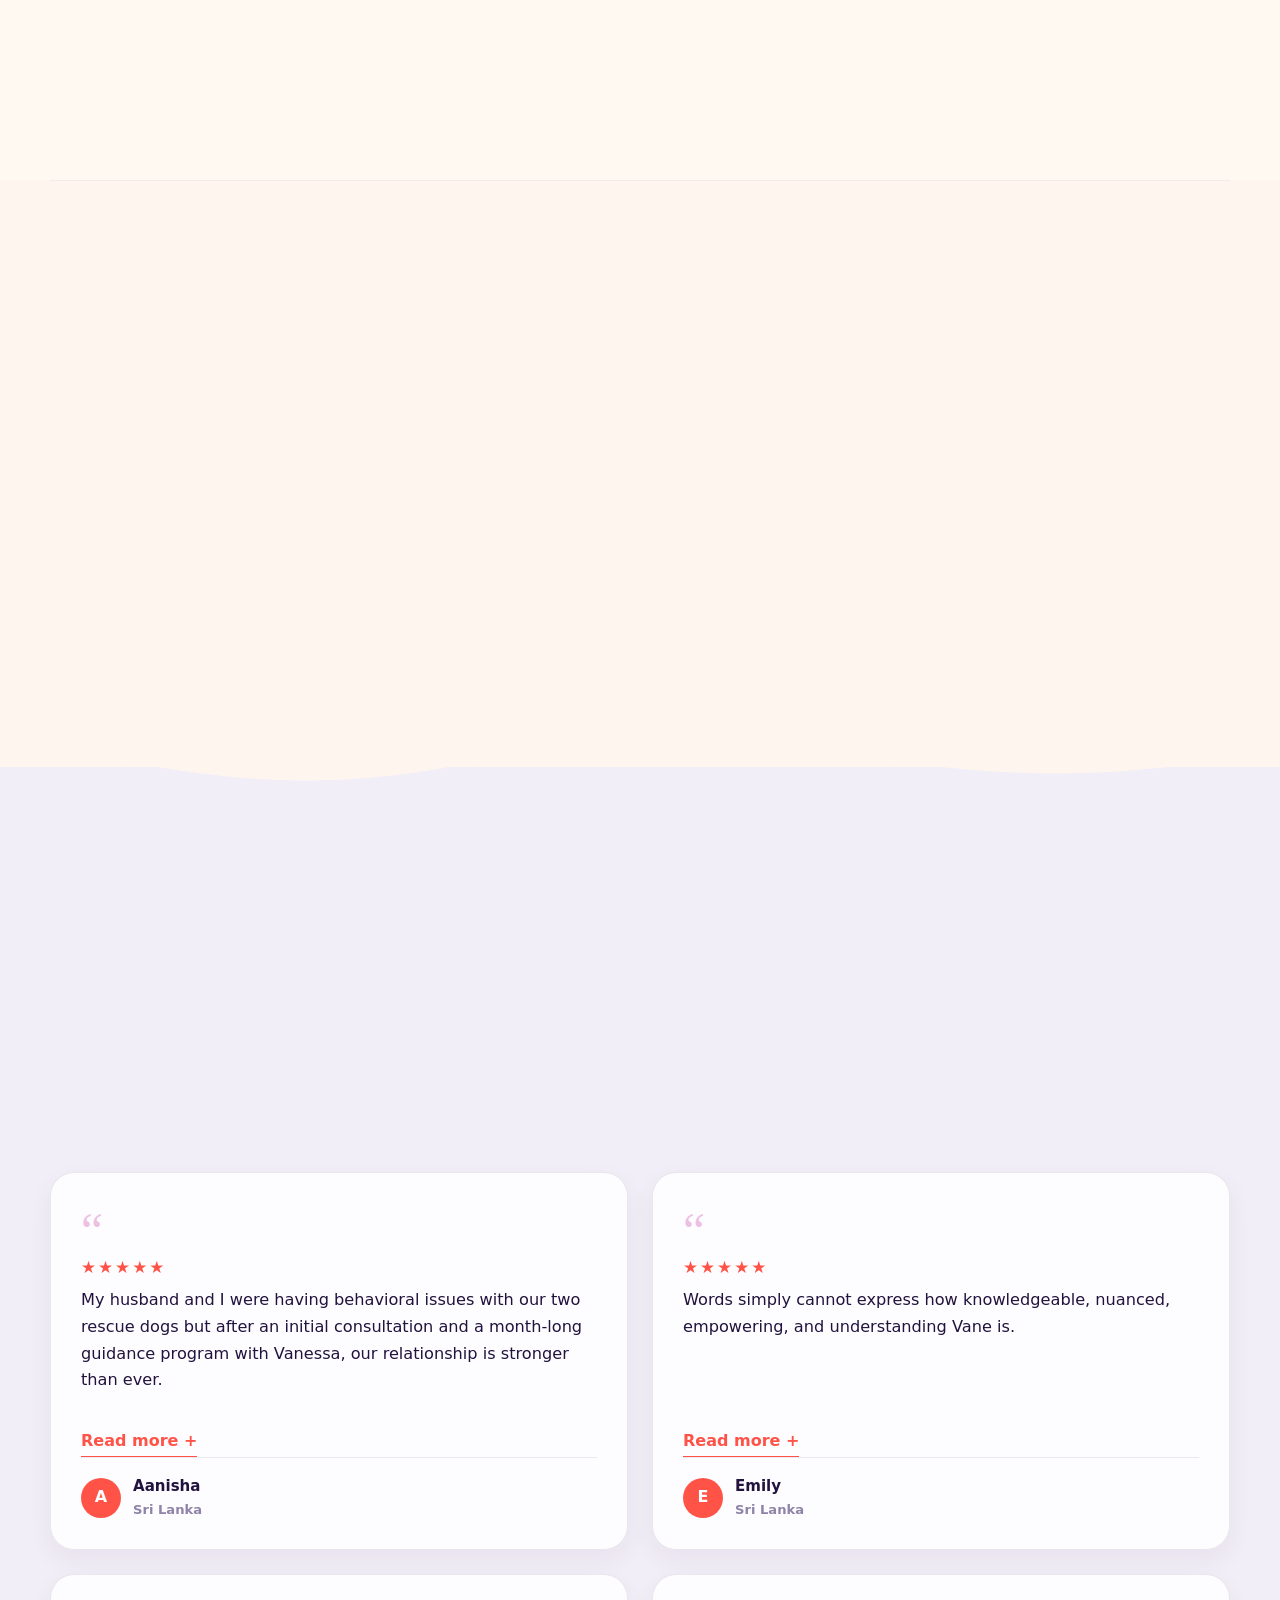
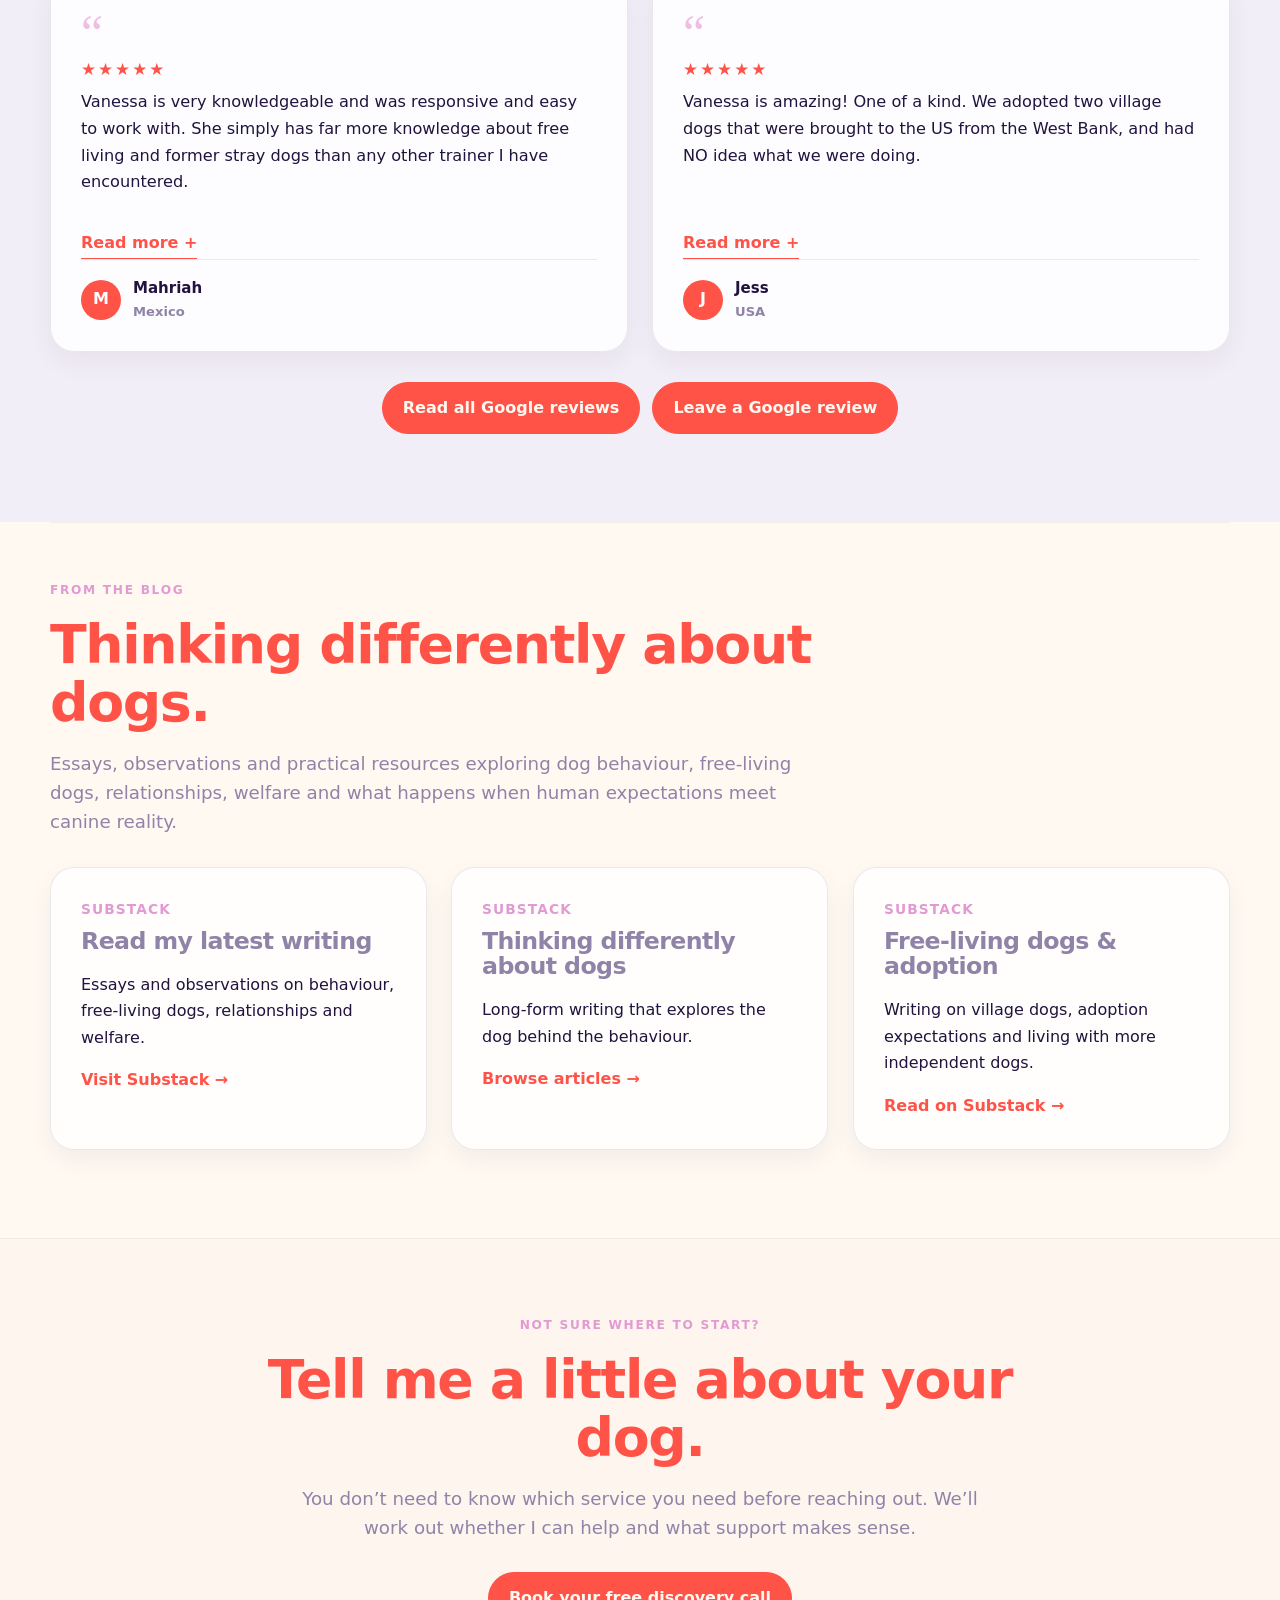
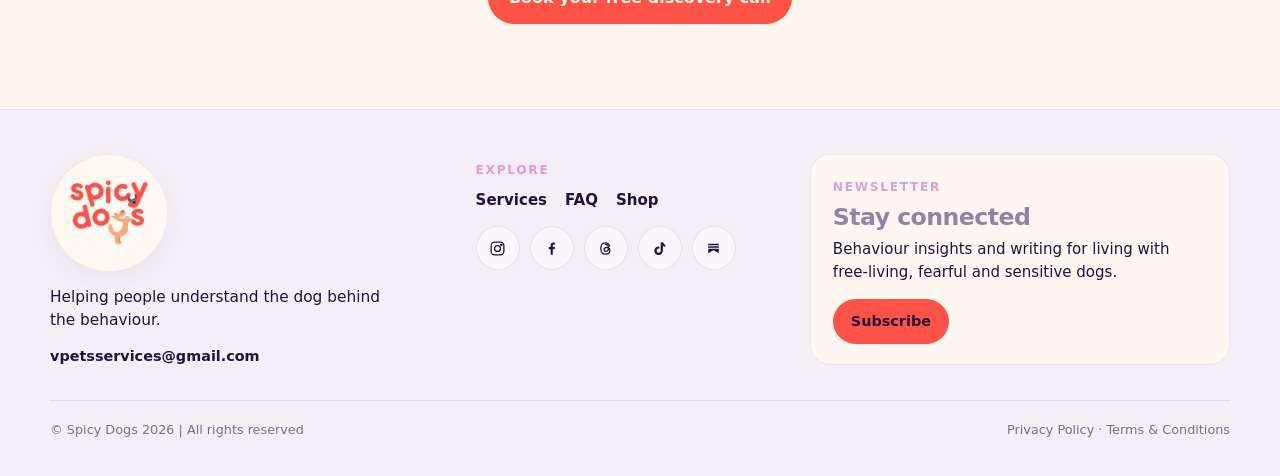
==== commit 033b286f: "Refine homepage behaviour philosophy copy" ====
--- a/index.html
+++ b/index.html
@@ -82,9 +82,9 @@
           <h2>Your dog is not a problem to solve.</h2>
         </div>
         <div class="prose">
-          <p>When behaviour becomes difficult, it’s easy to focus on what needs to stop: the barking, lunging, fear, inability to settle, or refusal to cooperate.</p>
-          <p>But behaviour is information. My work begins by looking at the dog underneath it: their emotional state, history, environment, motivations, relationships and individual needs.</p>
-          <p class="quote">A more useful question is: “Why does this behaviour make sense for this dog?”</p>
+          <p>Behaviour is information and my work begins by looking at the dog underneath it: their emotional state, history, environment, motivations, relationships and individual needs.</p>
+          <p>When I start working with a new client, it all starts from one simple question:</p>
+          <p class="quote">“Why does this behaviour make sense for this dog?”</p>
         </div>
       </div>
     </section>
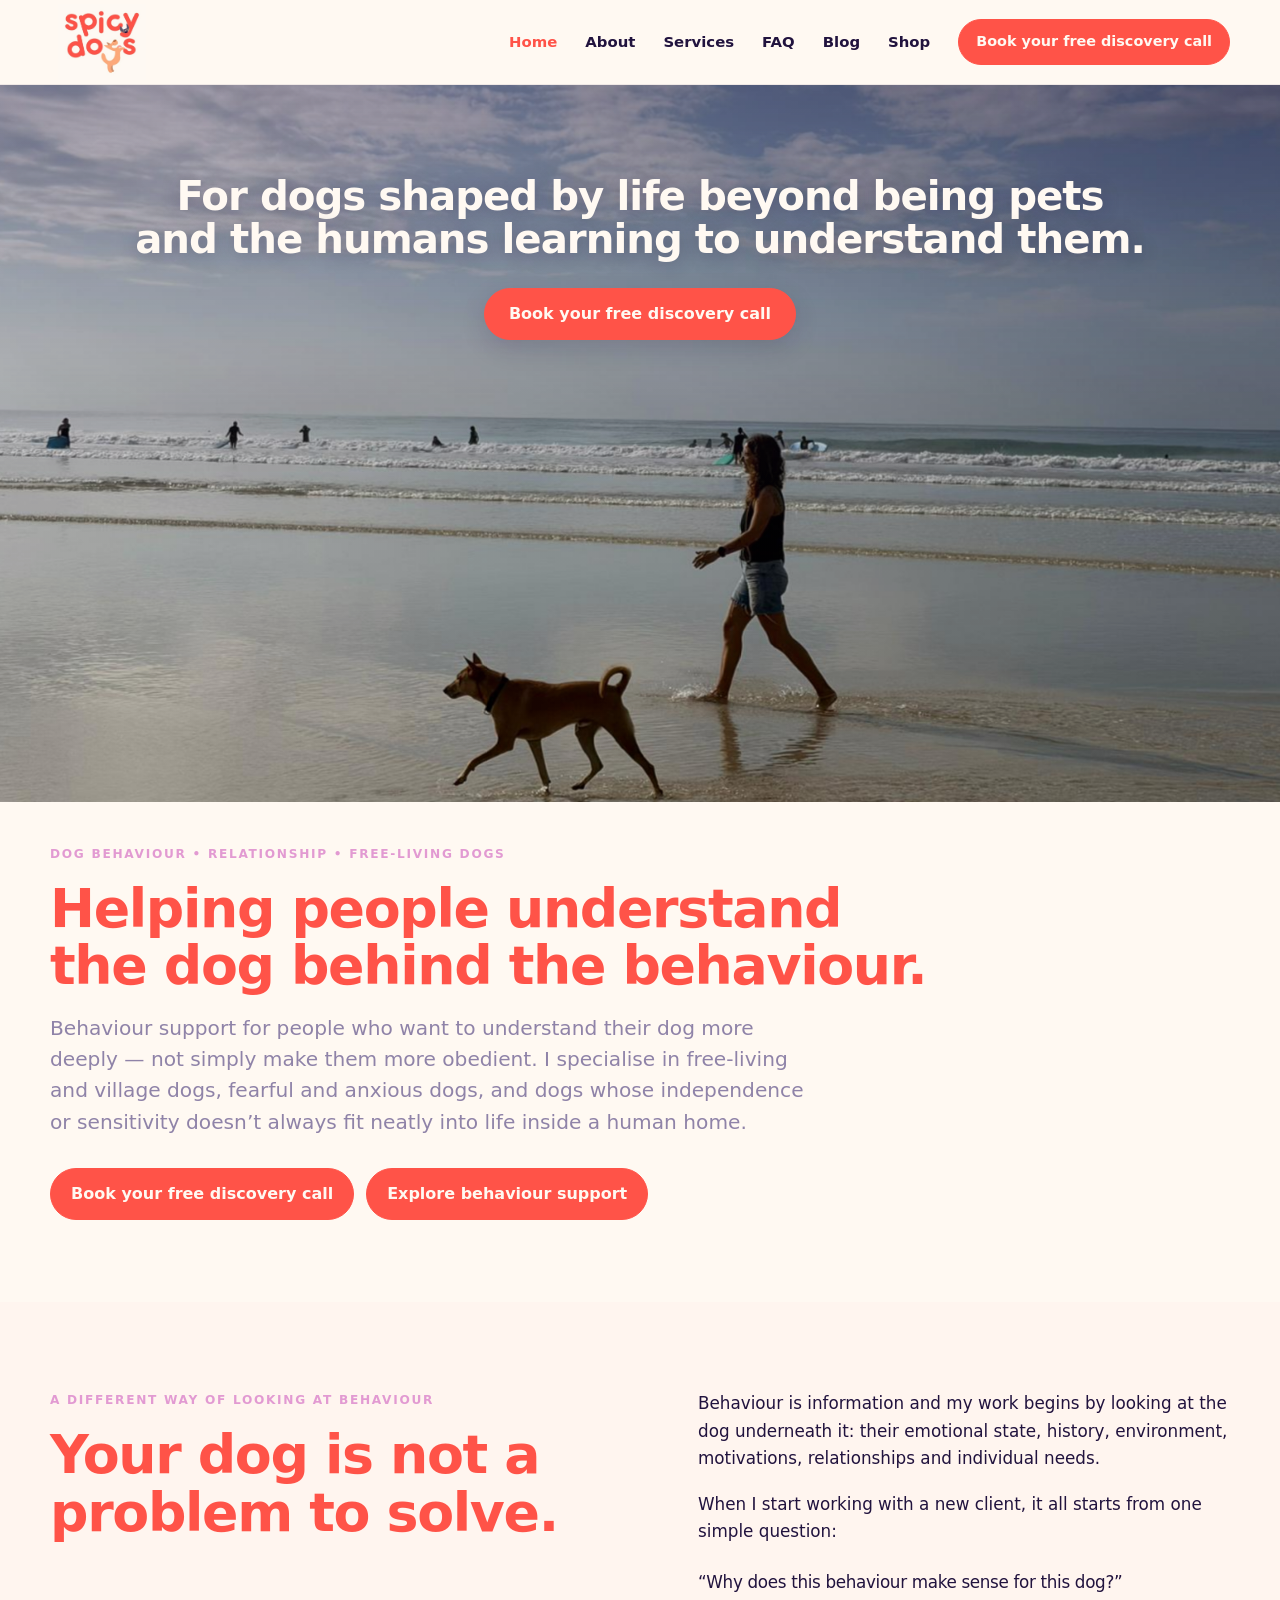
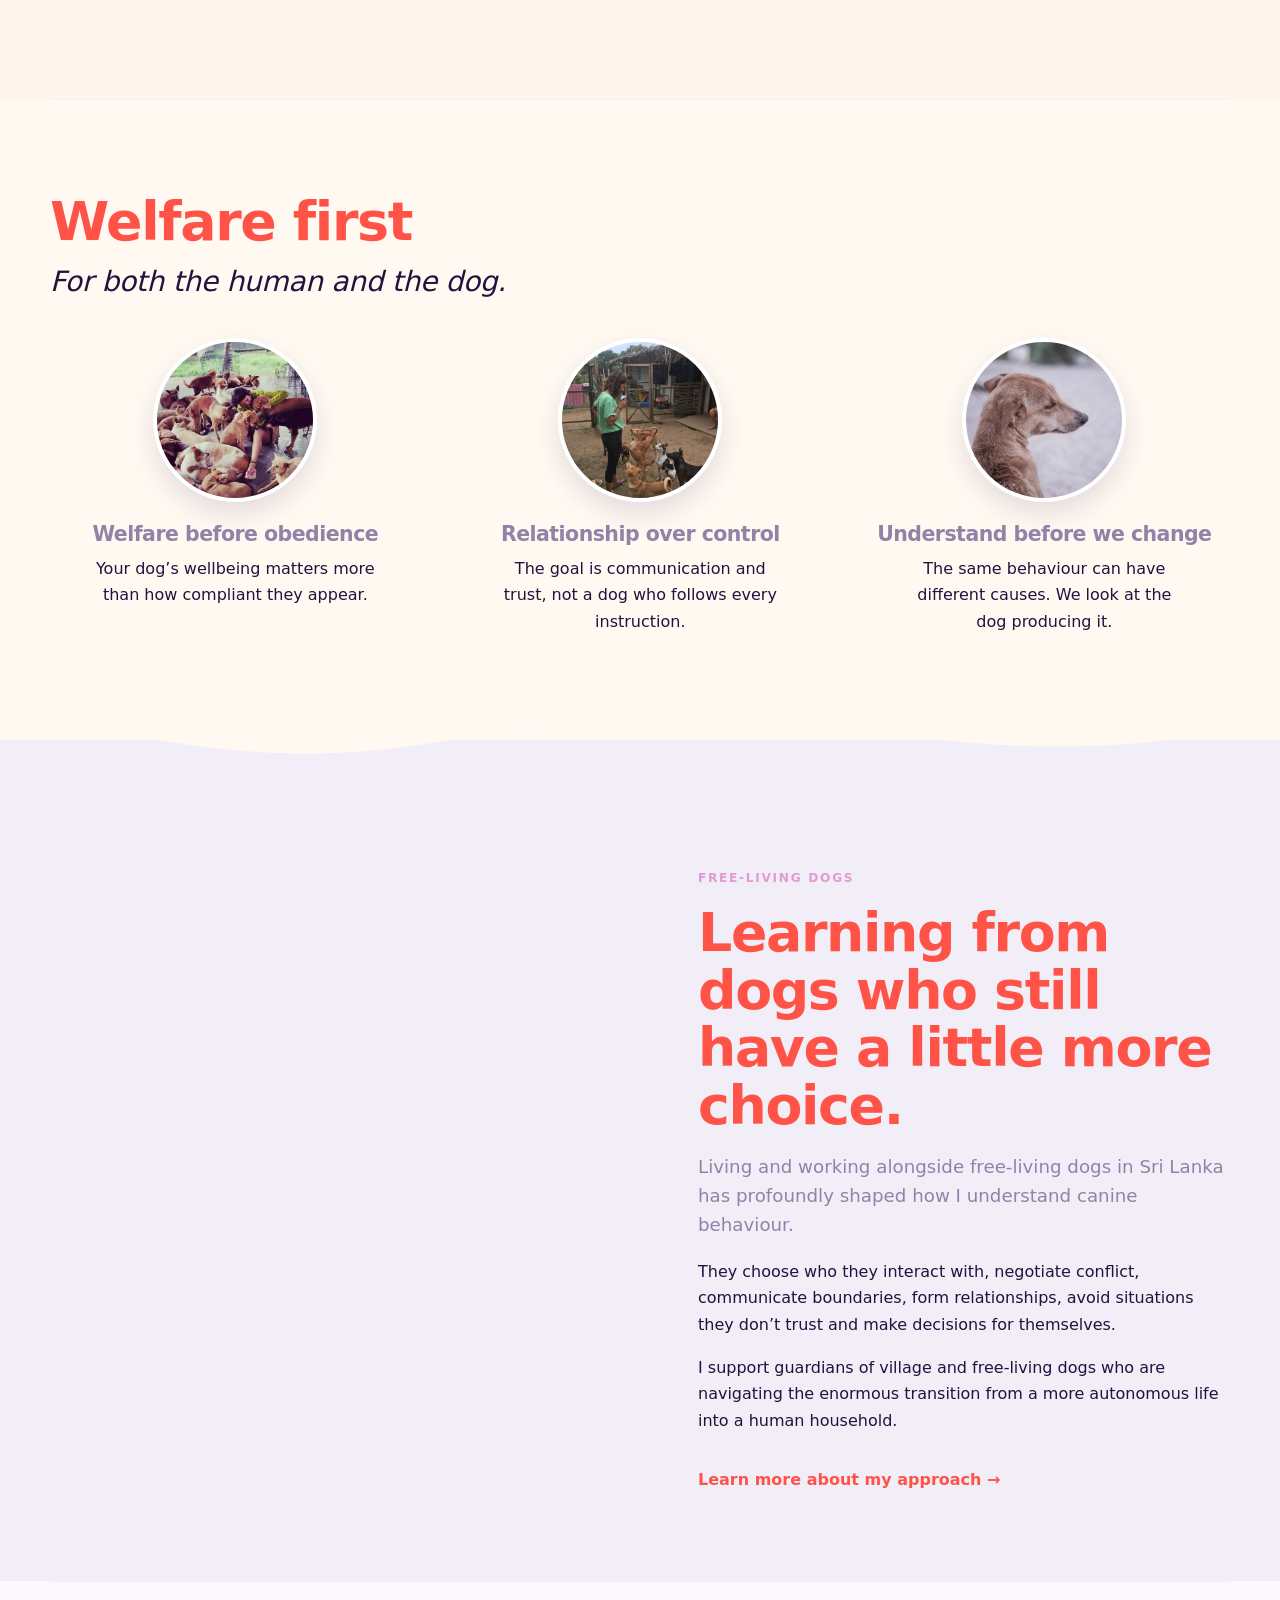
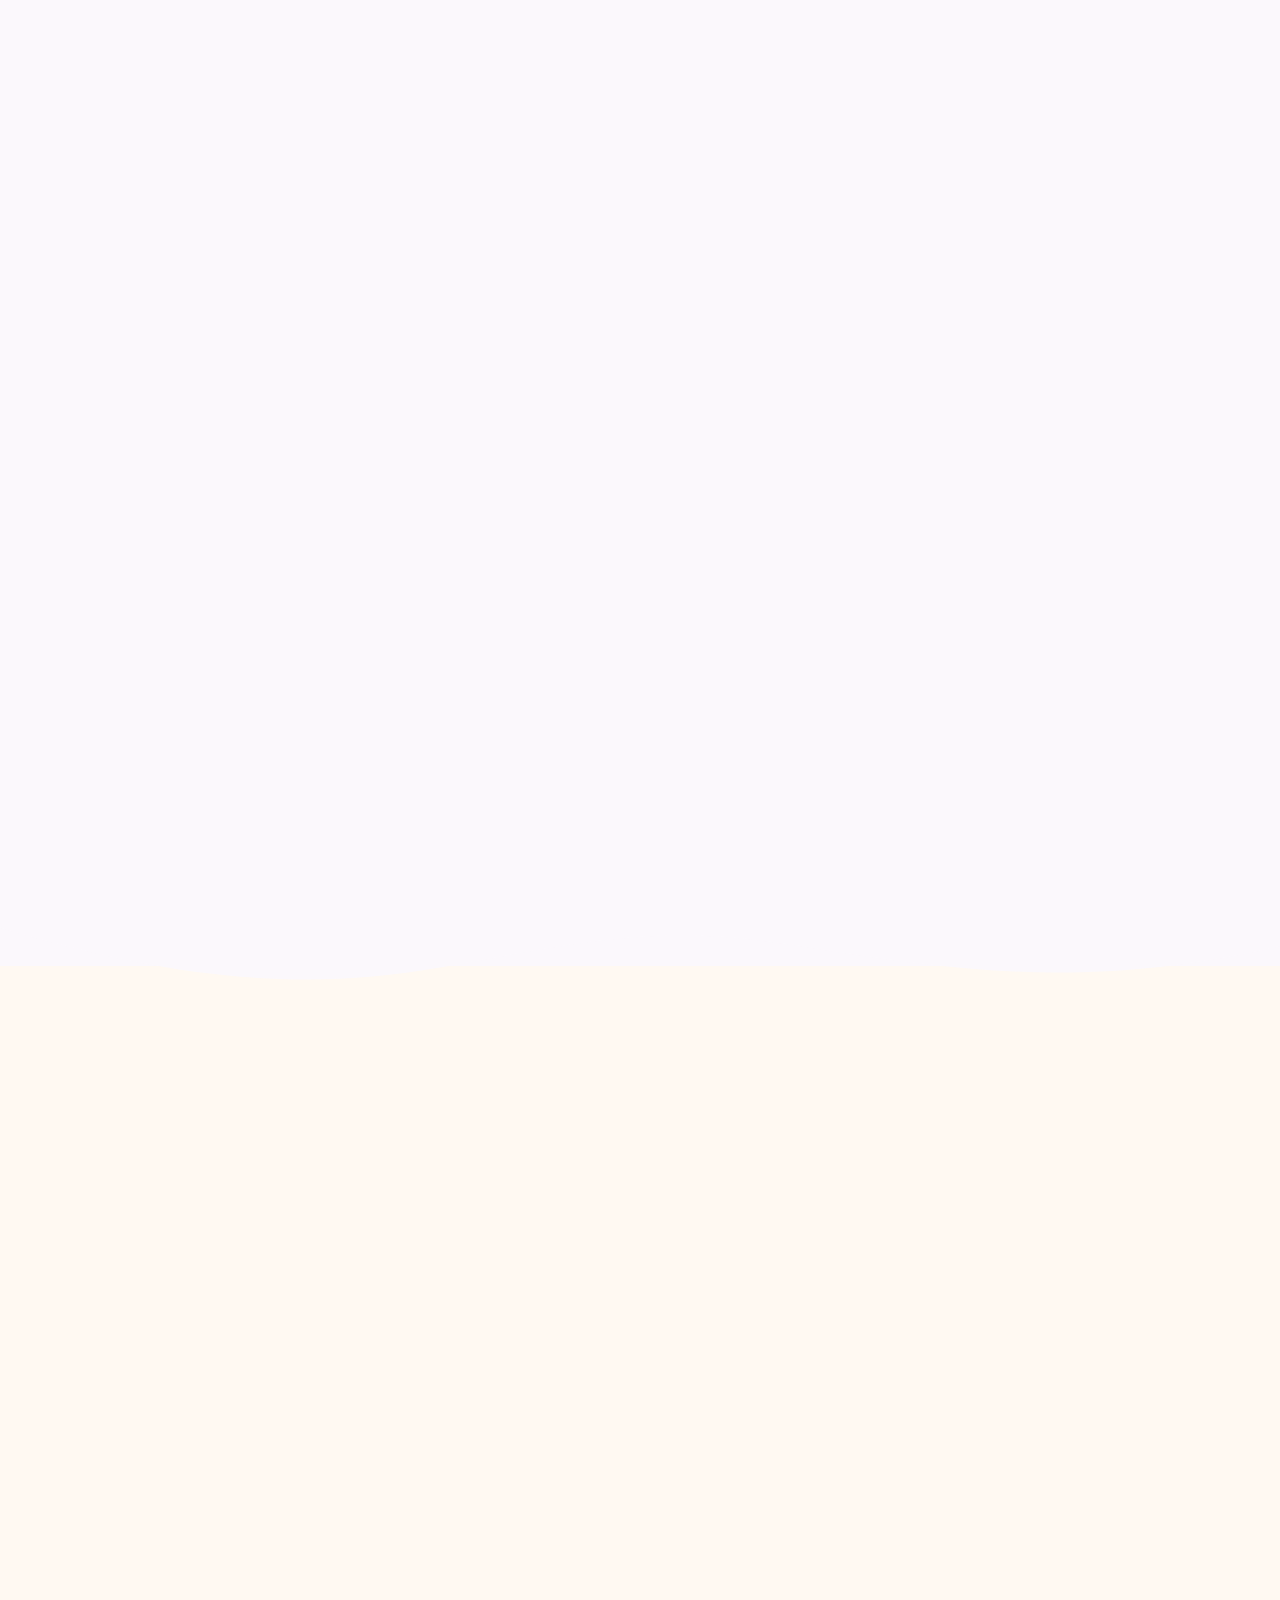
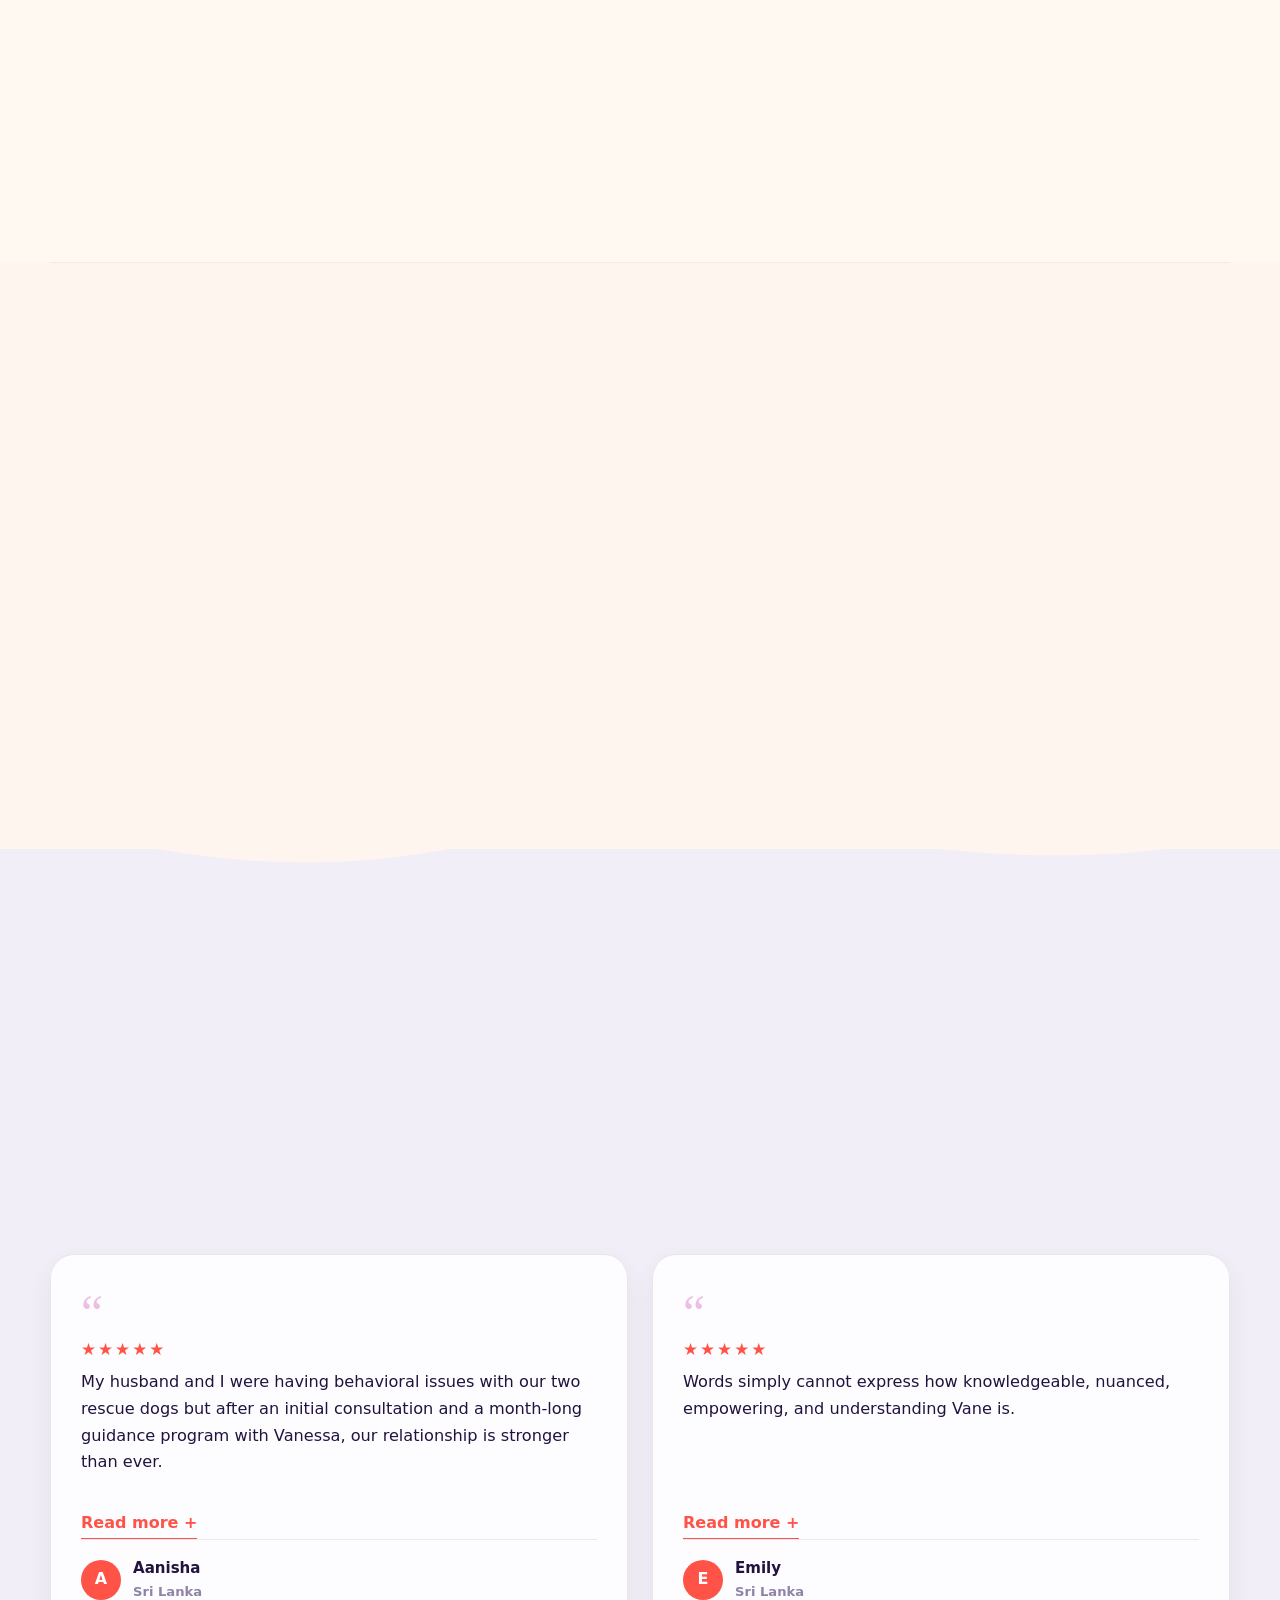
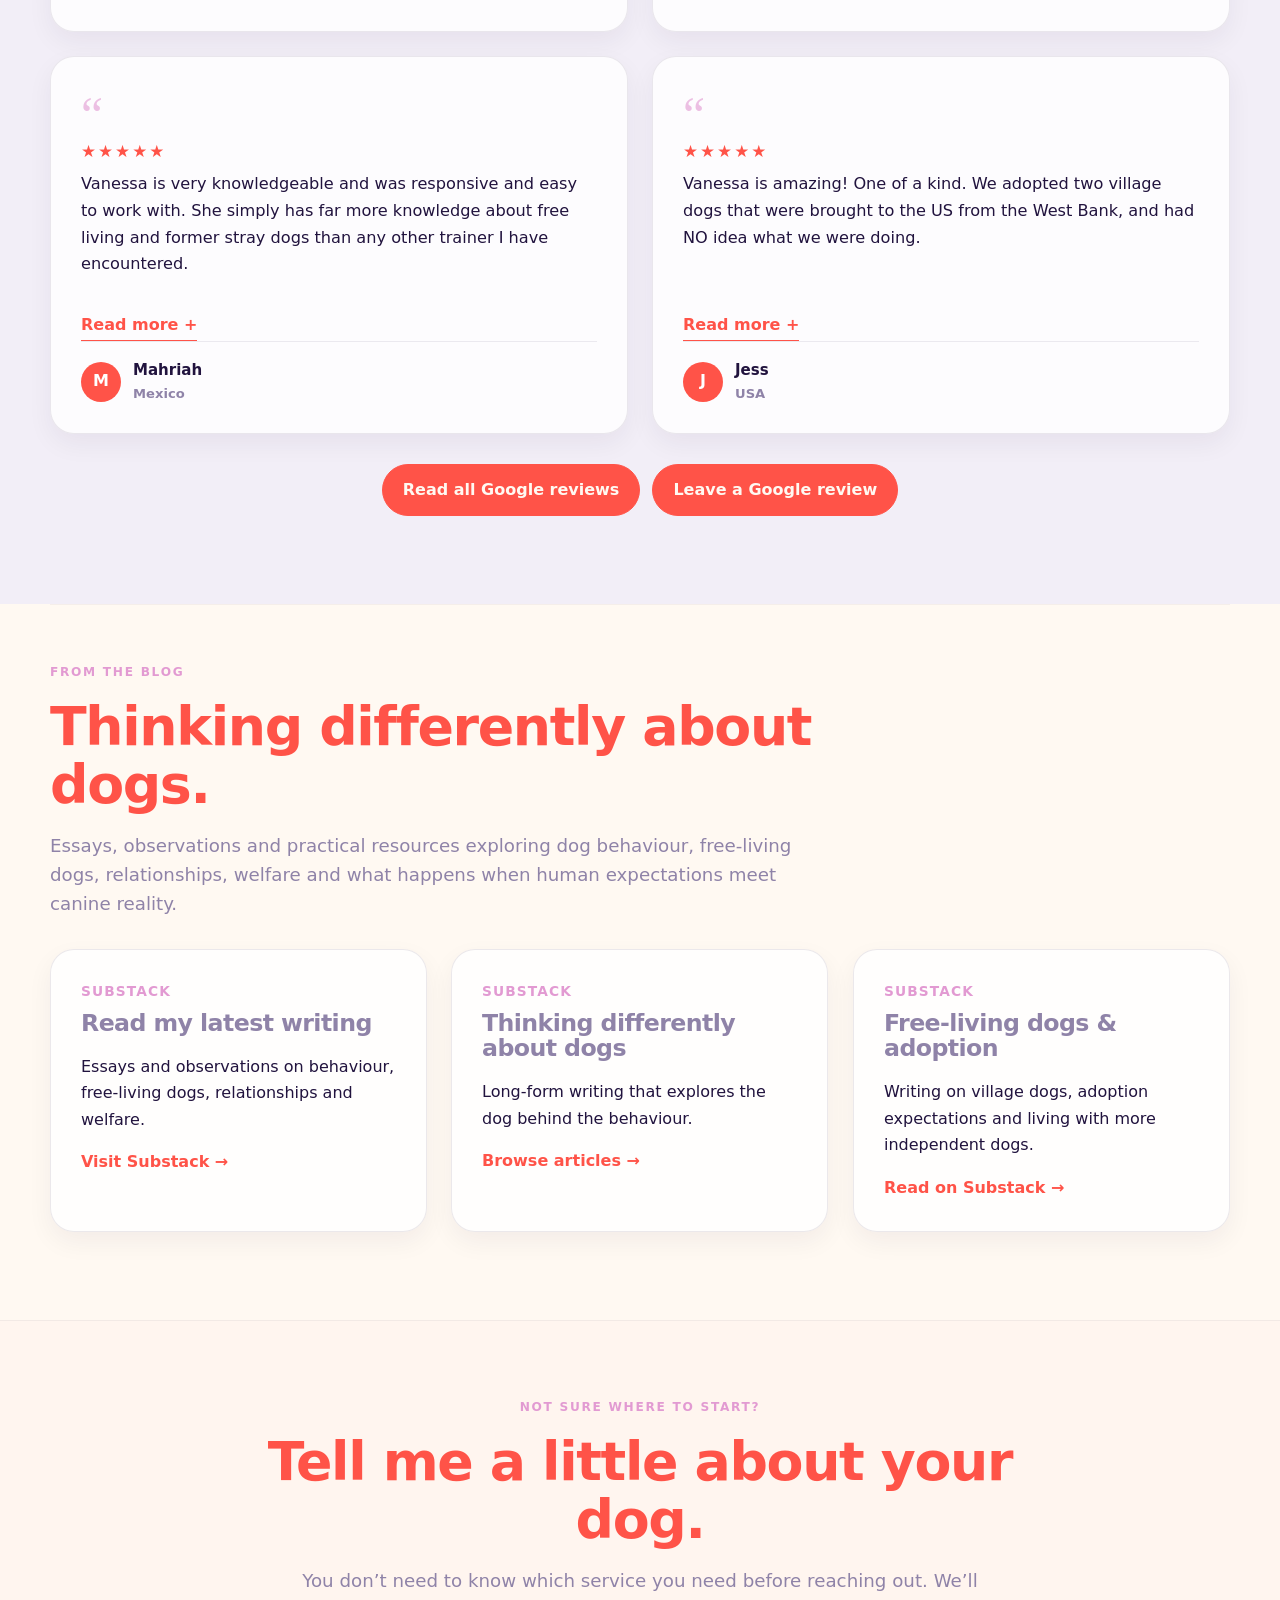
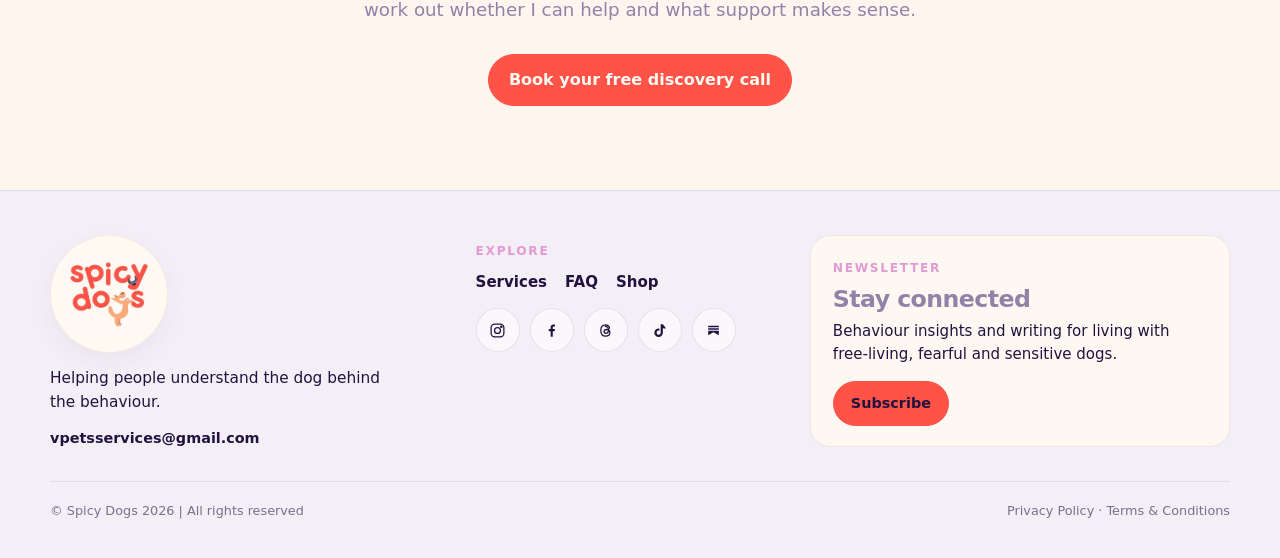
==== commit 94ccdc17: "Update homepage bio copy" ====
--- a/index.html
+++ b/index.html
@@ -121,10 +121,10 @@
         <div>
           <div class="eyebrow">About</div>
           <h2>Hi, I’m Vanessa.</h2>
-          <p class="kicker">I’m a dog behaviour professional based in Sri Lanka, where I’ve spent years living and working alongside free-living dogs.</p>
-          <p>My work brings together formal behaviour education, six years of CNVR and rescue experience, academic research, and the kind of learning that only comes from watching dogs navigate their own social worlds.</p>
-          <p>Bambi and PingPong were the propellers of my path into behaviour — pushing me to ask better questions about fear, communication, autonomy, trust and relationship.</p>
-          <p>I hold a Level 5 Diploma in Dog Behaviour & Psychology and have completed the Aggression in Dogs Master Course. My thesis, <em>Beyond Rescue: Evaluating the Suitability and Sustainability of Free-Living Dogs as Pets</em>, explored what happens when free-living dogs transition into human homes.</p>
+          <p class="kicker">I’m a dog behaviour professional originally from Italy and now permanently based in Sri Lanka, where I’ve spent the past seven years living and working alongside free-living dogs.</p>
+          <p>My work brings together almost two decades in the pet industry, formal behaviour education, years of CNVR, rescue and shelter work, academic research, ongoing professional development, and the kind of learning that only comes from watching dogs navigate their own social worlds.</p>
+          <p>Bambi and PingPong were the catalysts for my path into behaviour. They pushed me to look beyond the four quadrants and ask better questions about fear, communication, autonomy, trust, relationships, and what behaviour is actually telling us.</p>
+          <p>I hold a Level 5 Diploma in Dog Behaviour &amp; Psychology and have completed the Aggression in Dogs Master Course. My thesis, <em>Beyond Rescue: Evaluating the Suitability and Sustainability of Free-Living Dogs as Pets</em>, explored what happens when free-living dogs transition into human homes.</p>
           <div class="home-credentials">
             <div class="home-credentials-label">Qualified &amp; continuing education</div>
             <div class="home-credentials-row">
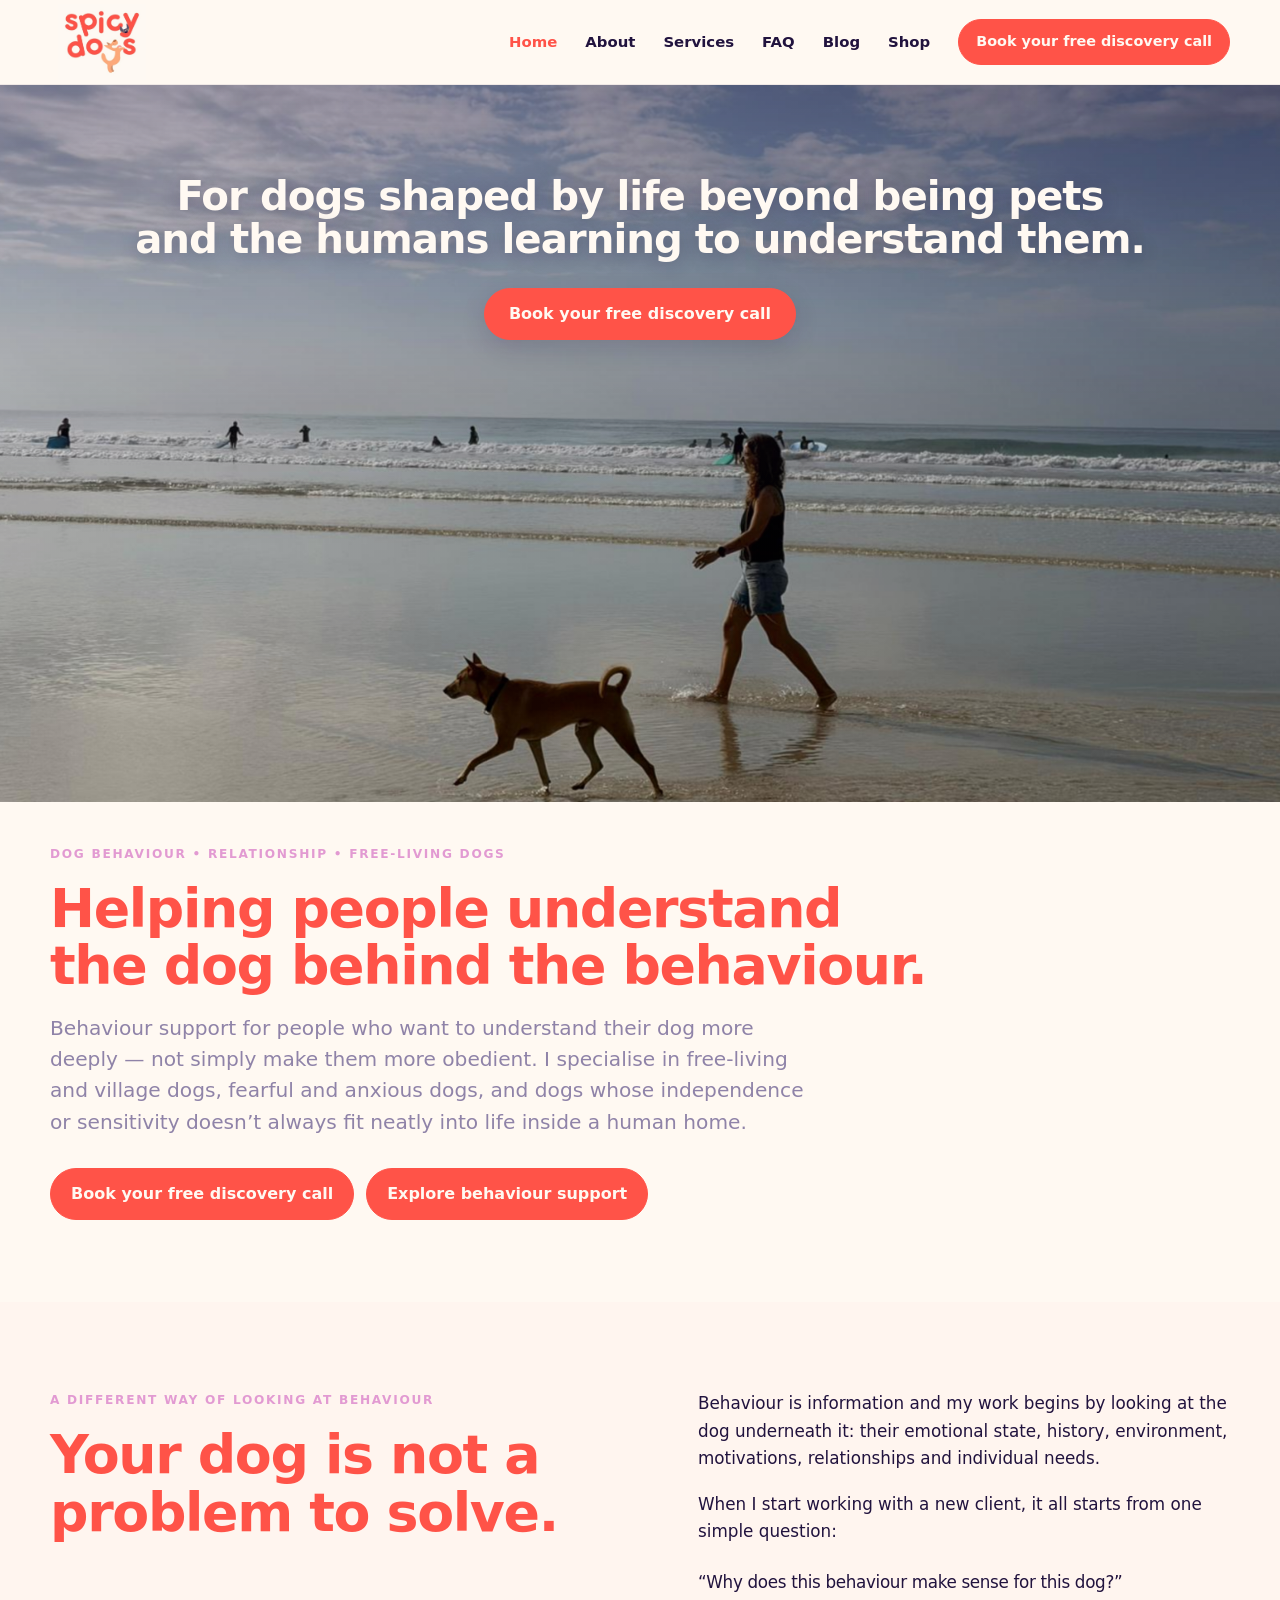
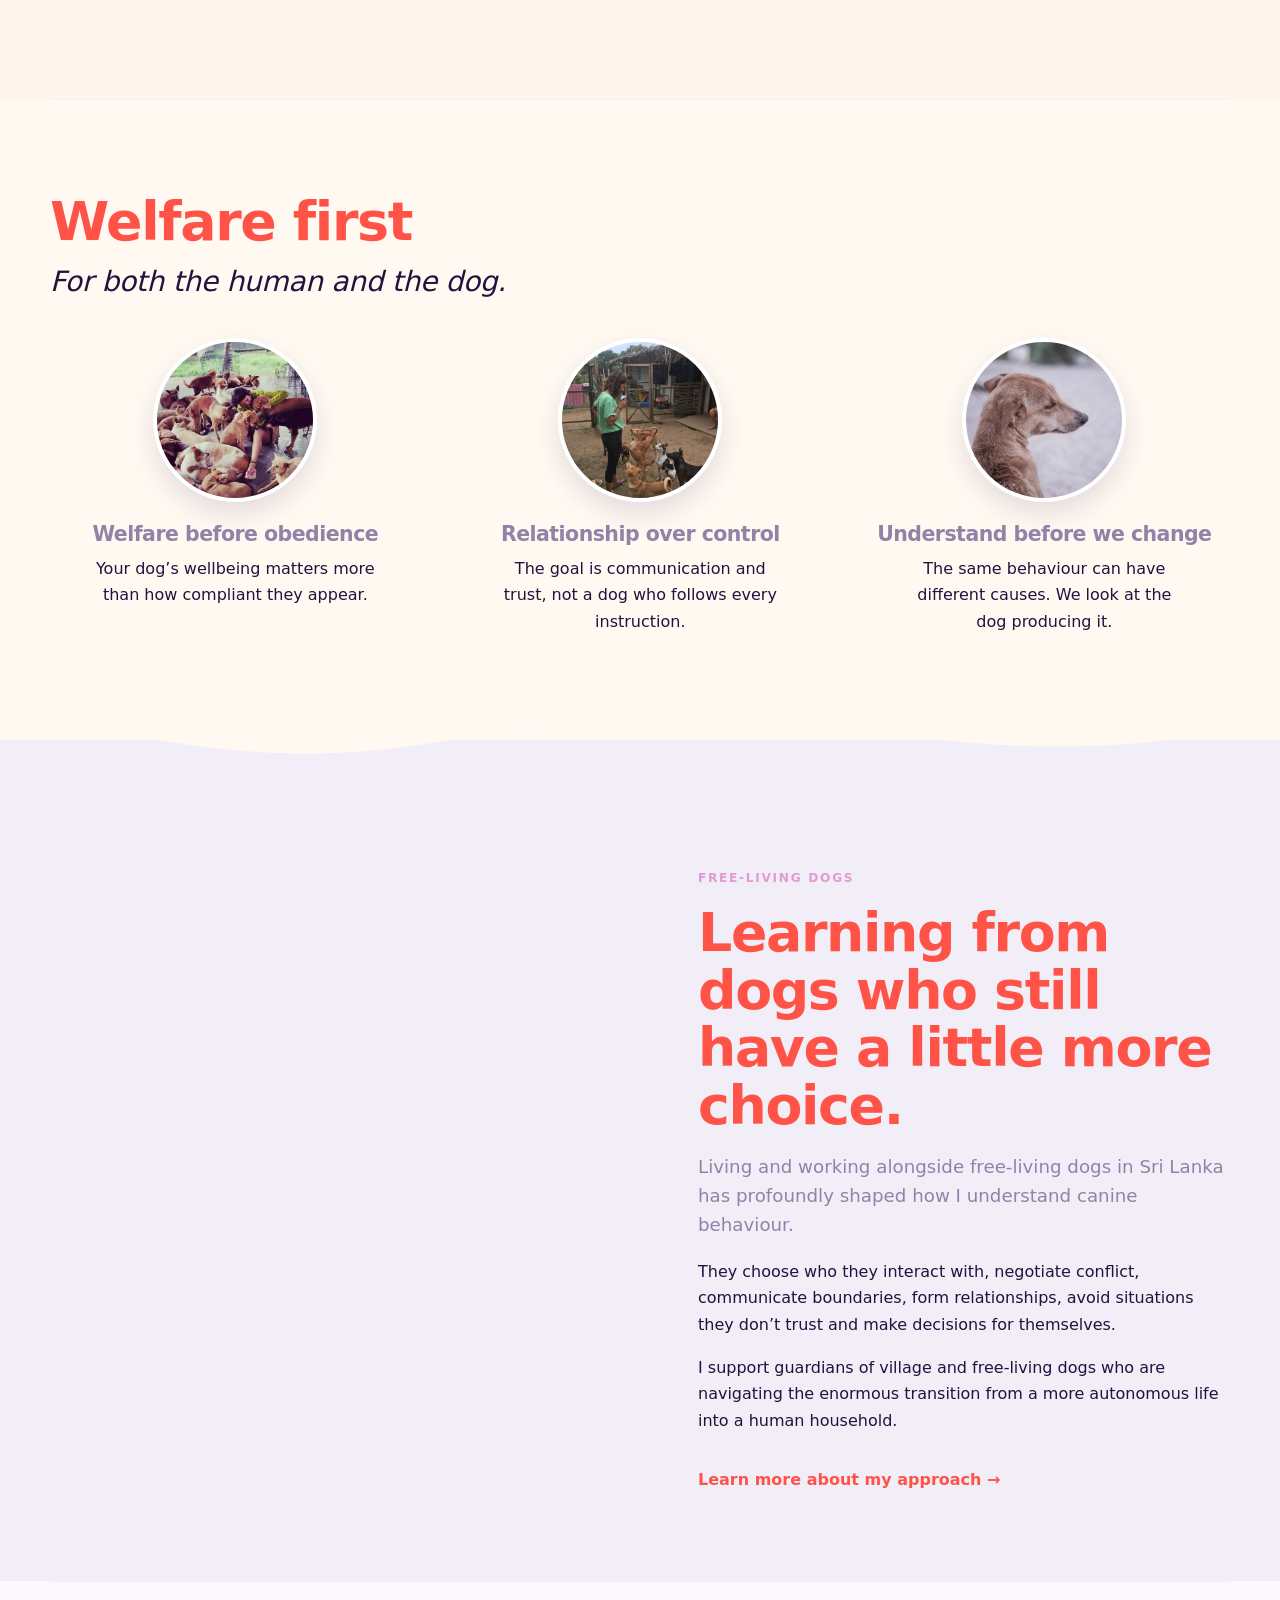
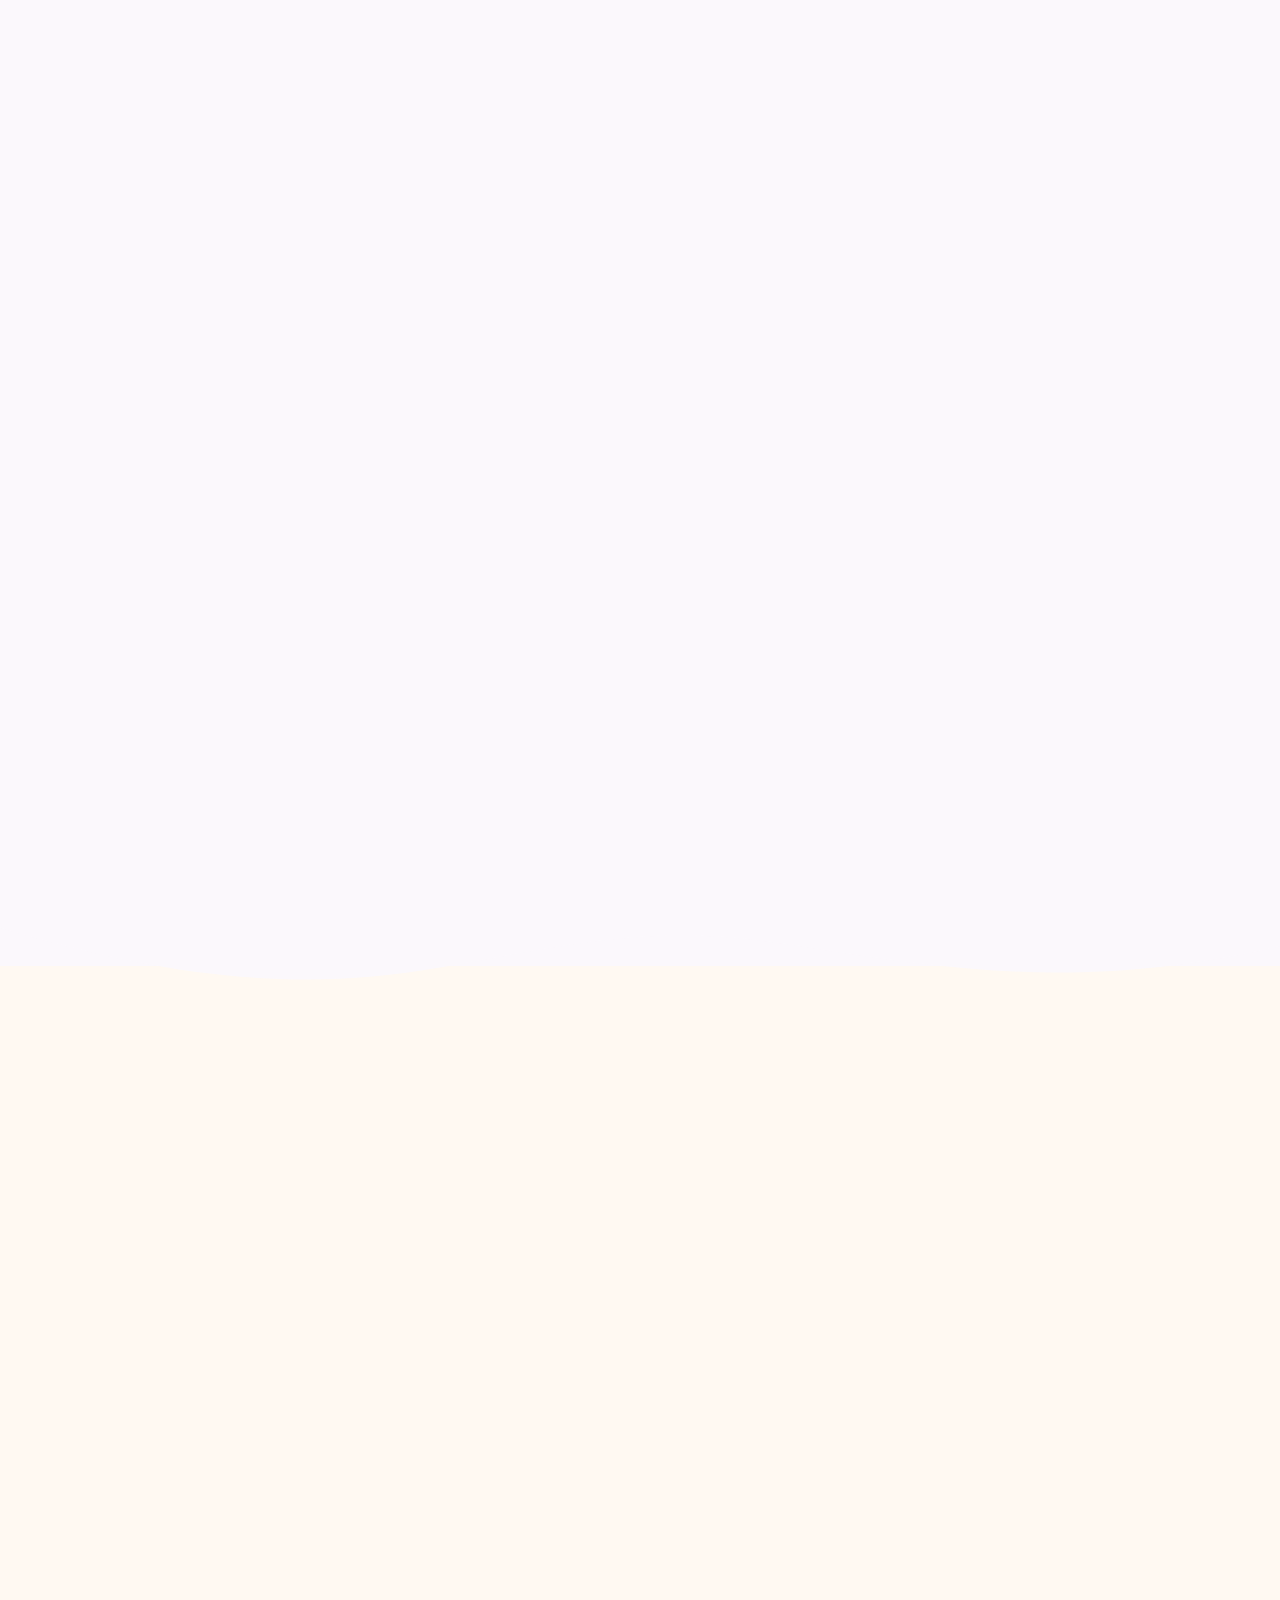
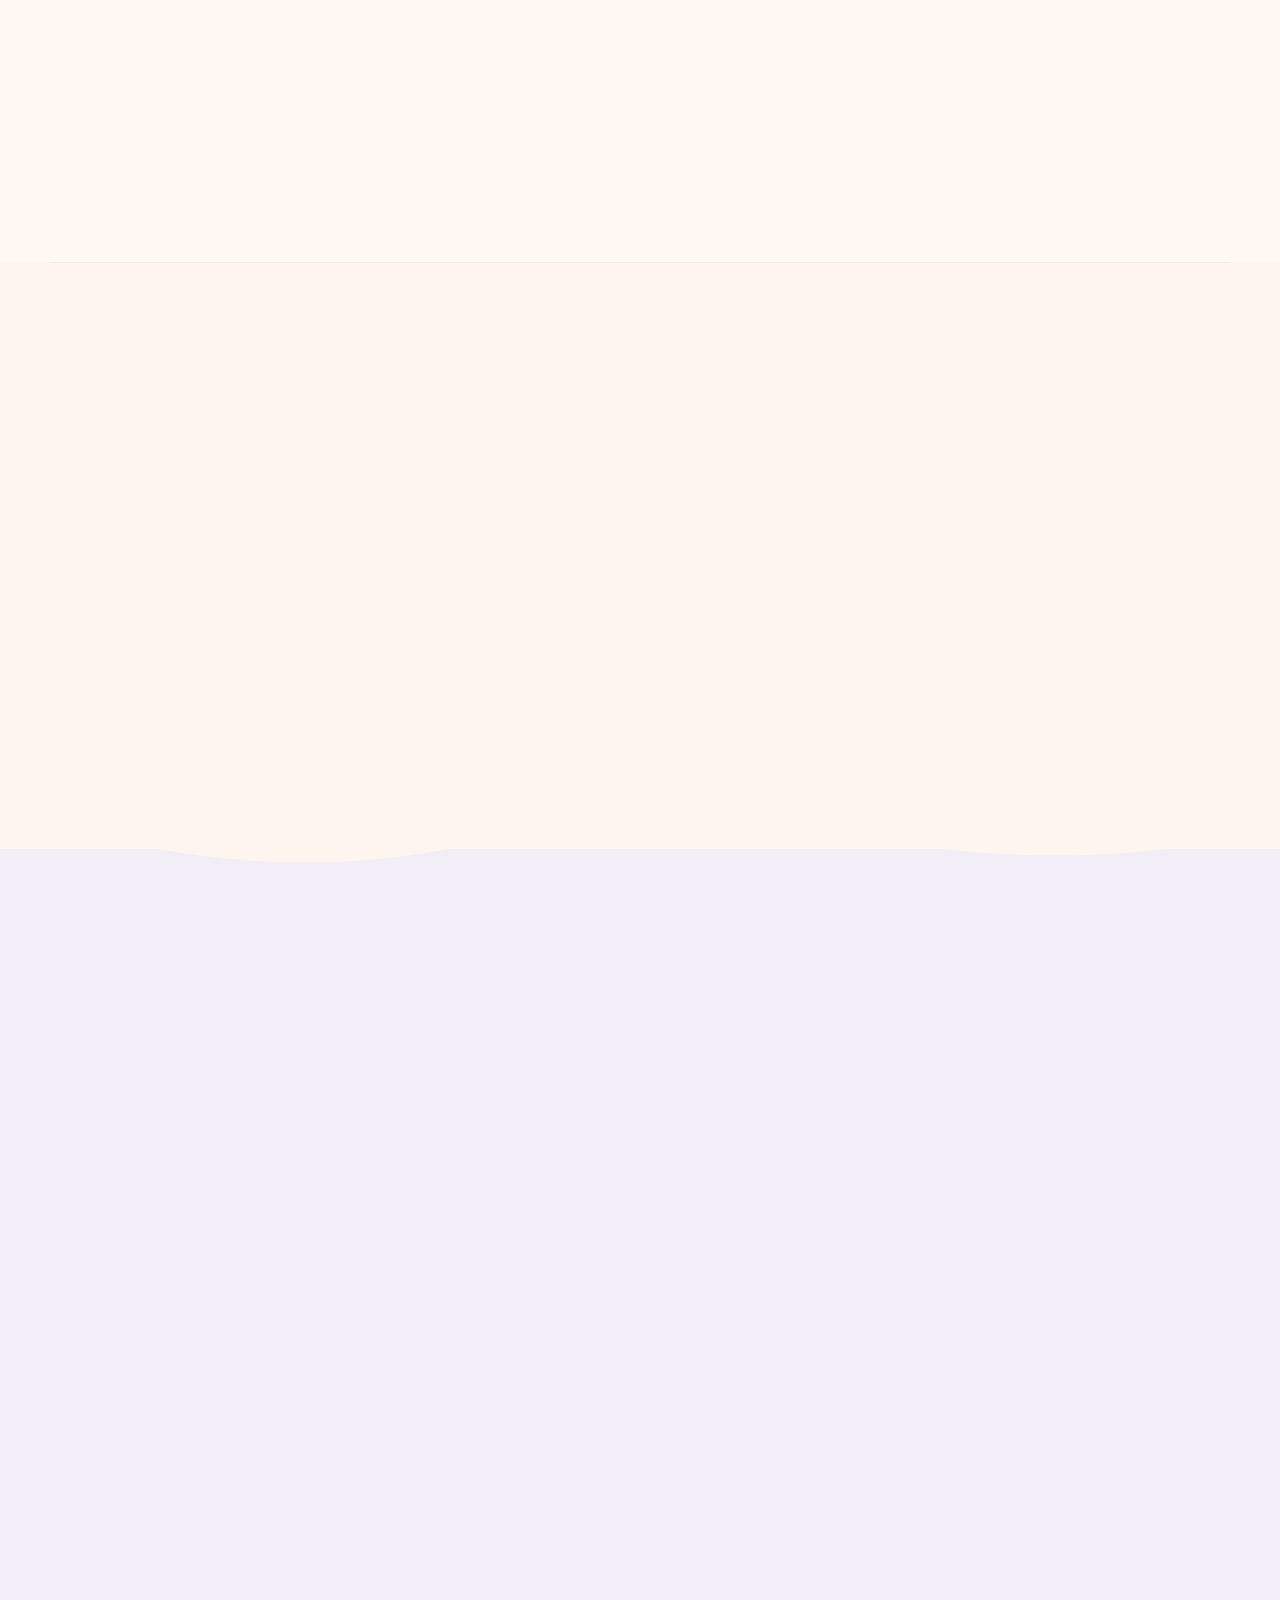
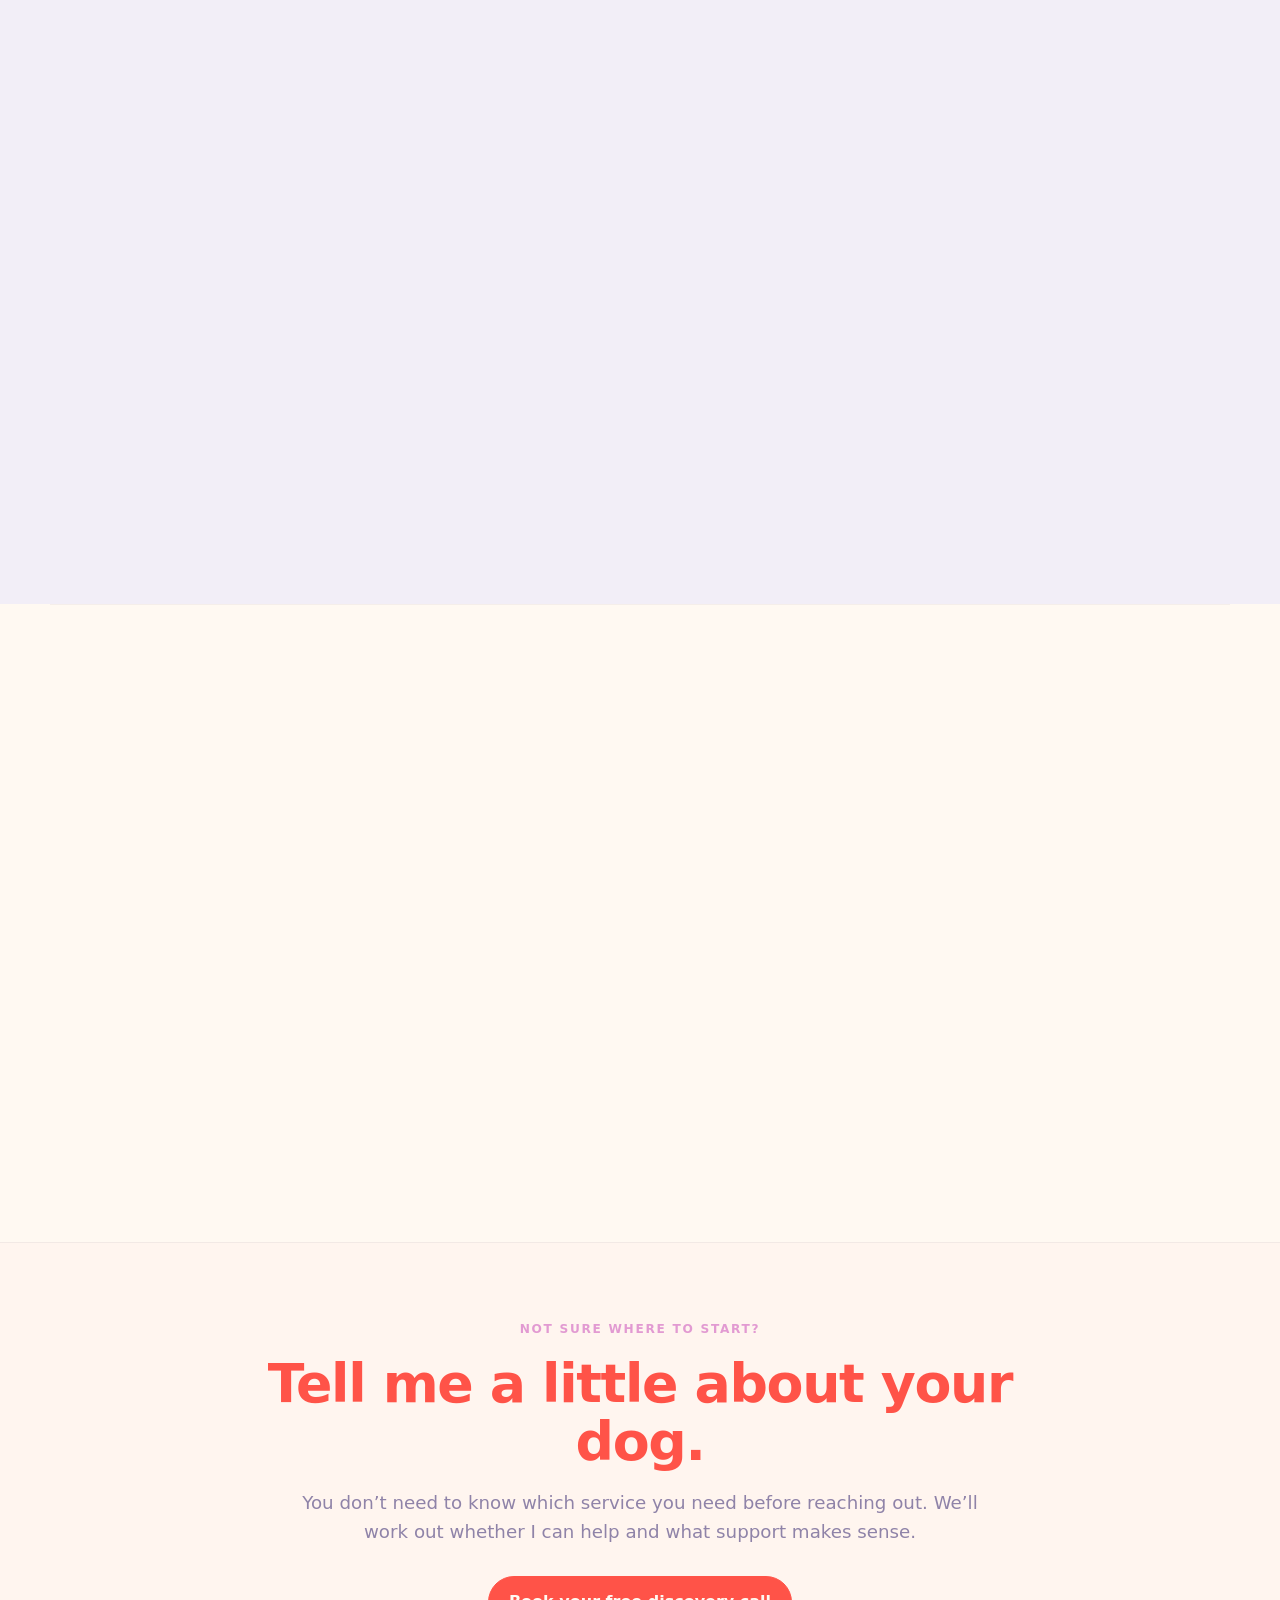
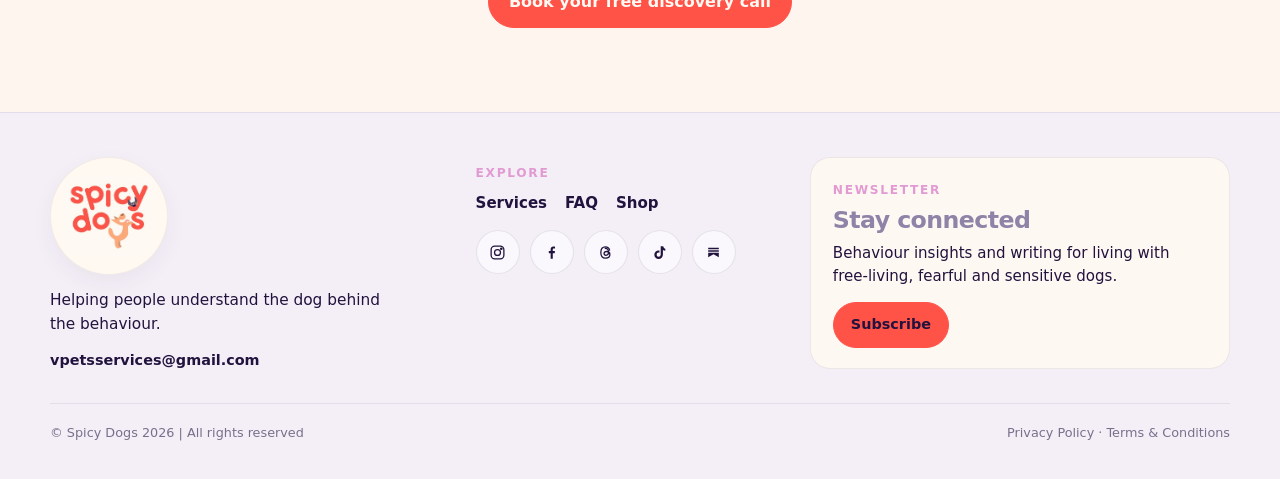
==== commit 371e10f5: "Refresh homepage Substack previews" ====
--- a/index.html
+++ b/index.html
@@ -253,10 +253,8 @@
         <h2>Thinking differently about dogs.</h2>
         <p class="kicker">Essays, observations and practical resources exploring dog behaviour, free-living dogs, relationships, welfare and what happens when human expectations meet canine reality.</p>
         <div id="posts-grid" class="grid-3" style="margin-top:34px"></div>
-        <div id="fallback-posts" class="grid-3" style="margin-top:34px;display:none">
-          <div class="card"><div class="mini">Substack</div><h3>Read my latest writing</h3><p>Essays and observations on behaviour, free-living dogs, relationships and welfare.</p><a class="link" href="https://spicydogss.substack.com/" target="_blank" rel="noopener">Visit Substack →</a></div>
-          <div class="card"><div class="mini">Substack</div><h3>Thinking differently about dogs</h3><p>Long-form writing that explores the dog behind the behaviour.</p><a class="link" href="https://spicydogss.substack.com/" target="_blank" rel="noopener">Browse articles →</a></div>
-          <div class="card"><div class="mini">Substack</div><h3>Free-living dogs & adoption</h3><p>Writing on village dogs, adoption expectations and living with more independent dogs.</p><a class="link" href="https://spicydogss.substack.com/" target="_blank" rel="noopener">Read on Substack →</a></div>
+        <div id="fallback-posts" style="margin-top:34px;display:none">
+          <div class="card"><div class="mini">Substack</div><h3>Read my latest writing</h3><p>Article previews are temporarily unavailable. You can read all published Spicy Dogs essays directly on Substack.</p><a class="link" href="https://spicydogss.substack.com/" target="_blank" rel="noopener">Read the latest articles →</a></div>
         </div>
       </div>
     </section>
@@ -283,7 +281,7 @@
   var grid = document.getElementById('posts-grid');
   var fallback = document.getElementById('fallback-posts');
   if (!grid) return;
-  fetch('/api/posts').then(function(res){ return res.json(); }).then(function(data){
+  fetch('/api/posts?v=20260926').then(function(res){ return res.json(); }).then(function(data){
     if (!data.posts || !data.posts.length) throw new Error('no posts');
     grid.innerHTML = data.posts.slice(0, 3).map(function(p){
       var safeTitle = p.title.replace(/</g,'&lt;');
@@ -297,7 +295,7 @@
     }).join('');
   }).catch(function(){
     grid.style.display = 'none';
-    fallback.style.display = 'grid';
+    fallback.style.display = 'block';
   });
 })();
 </script>
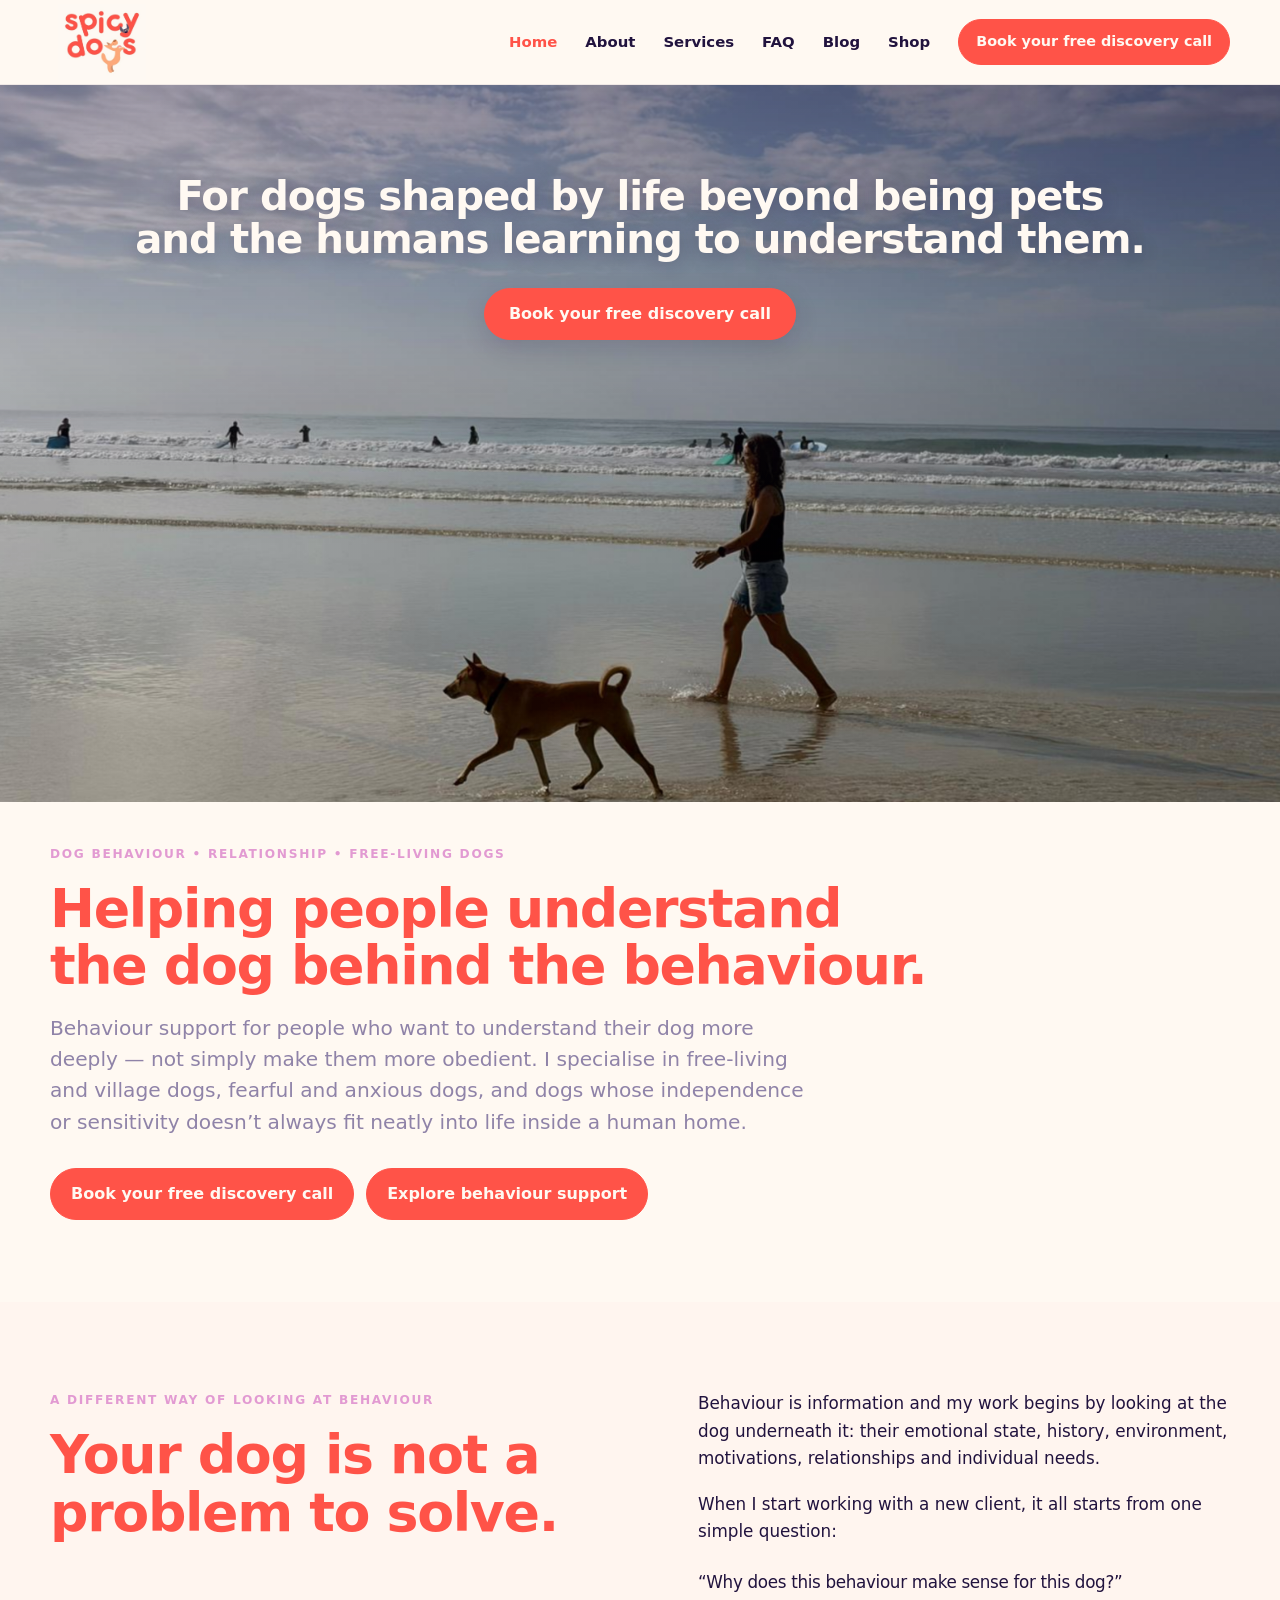
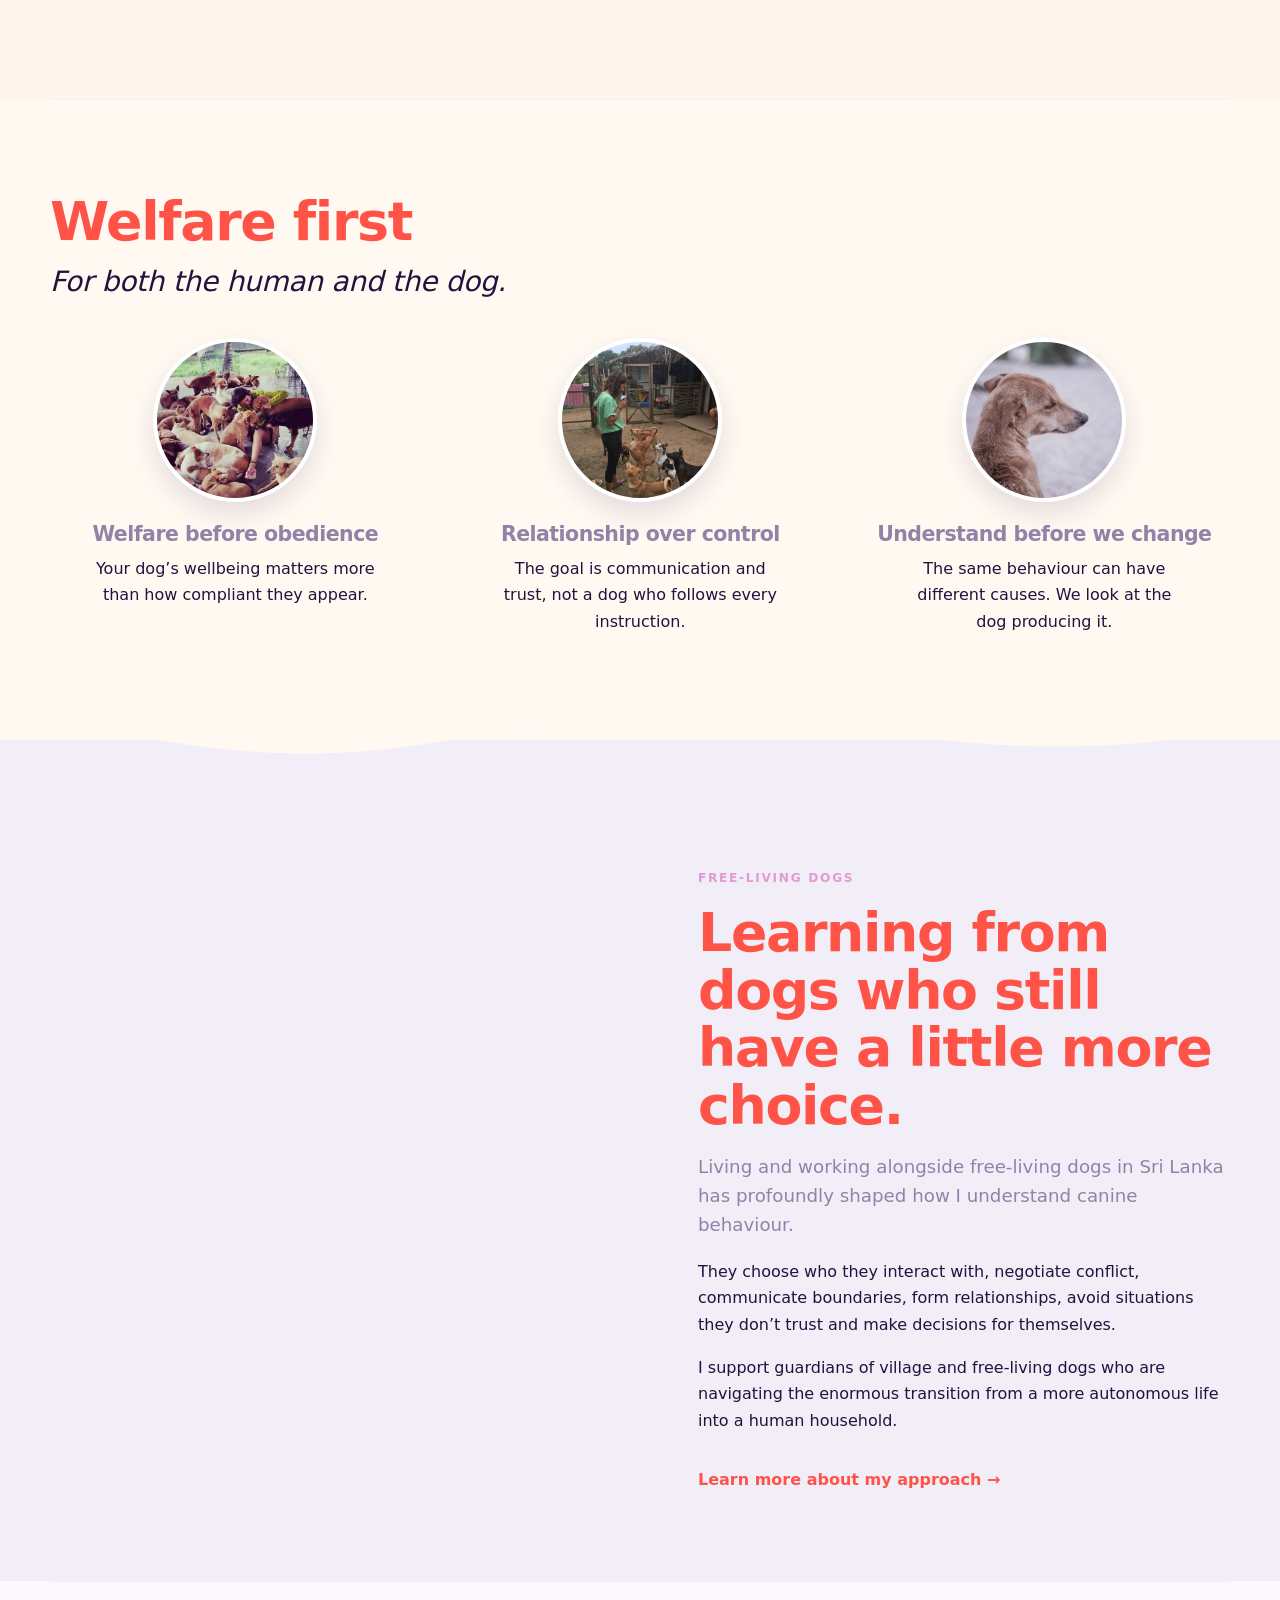
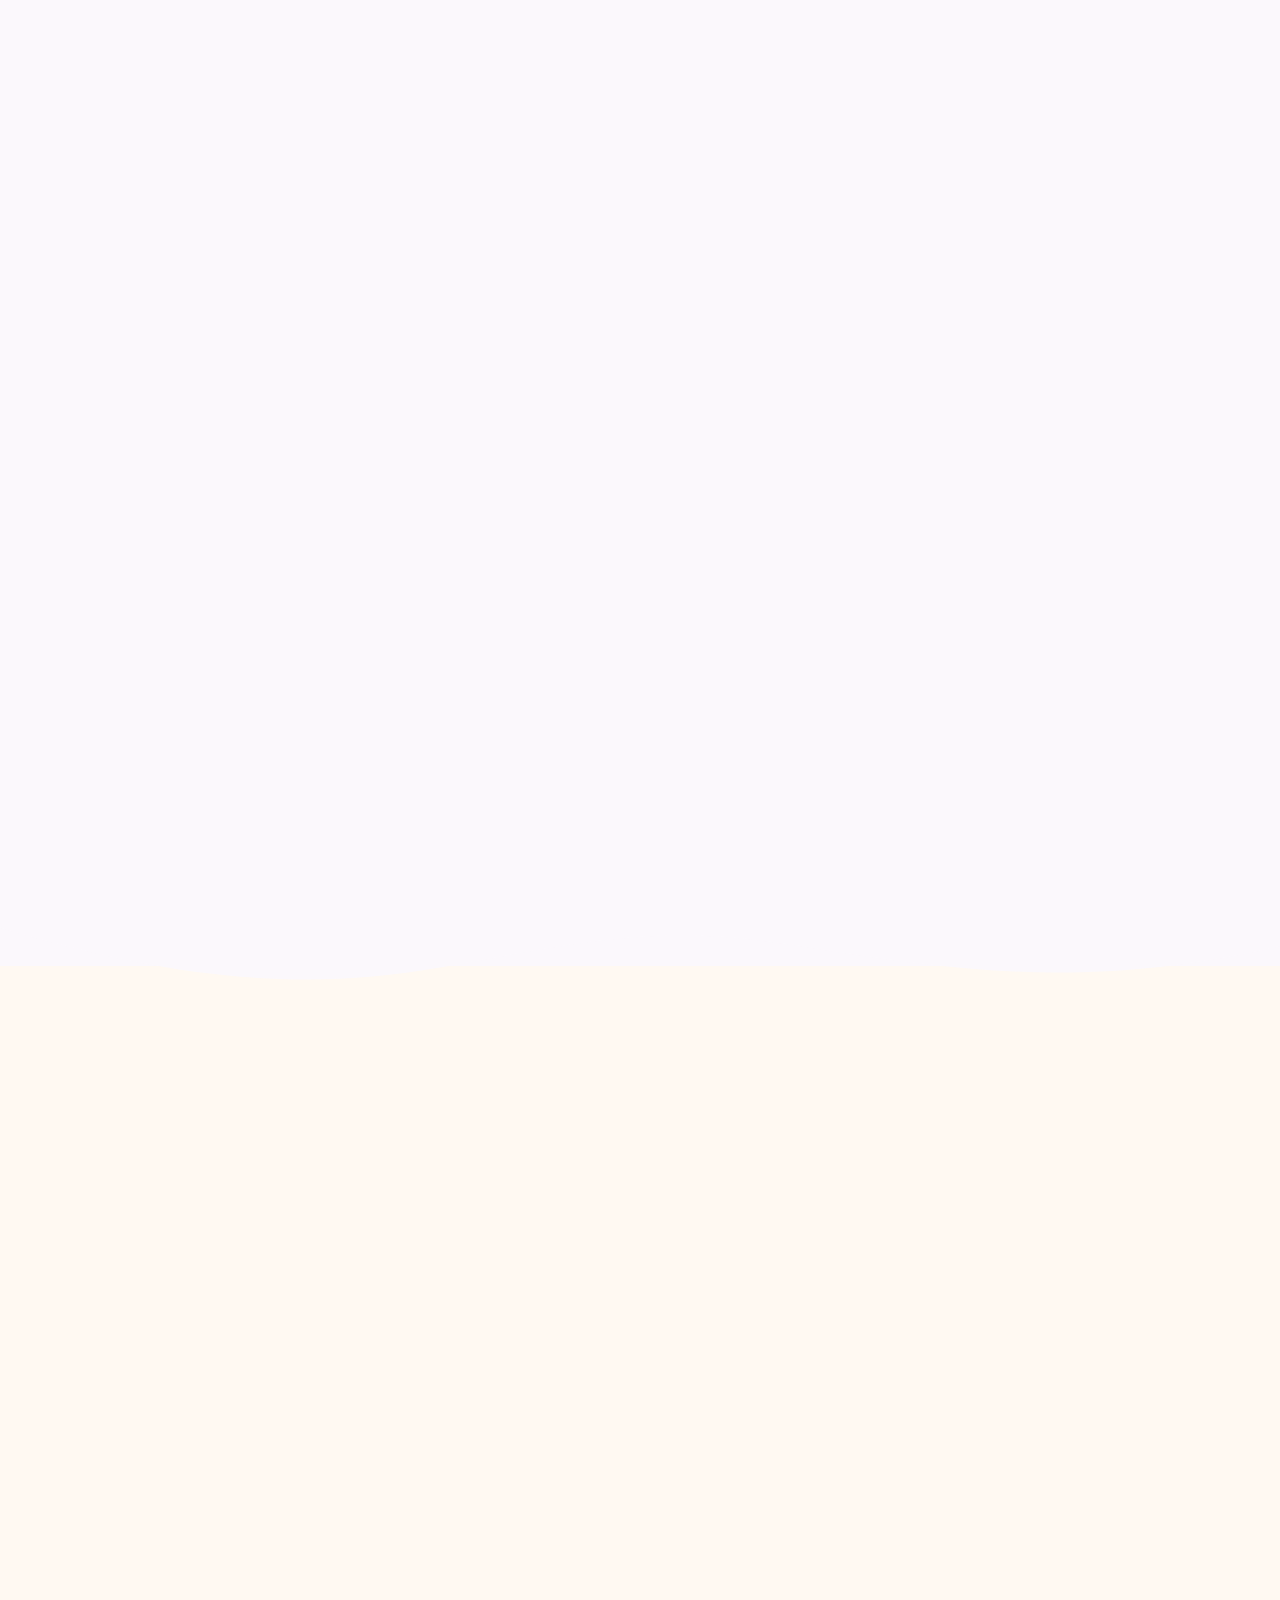
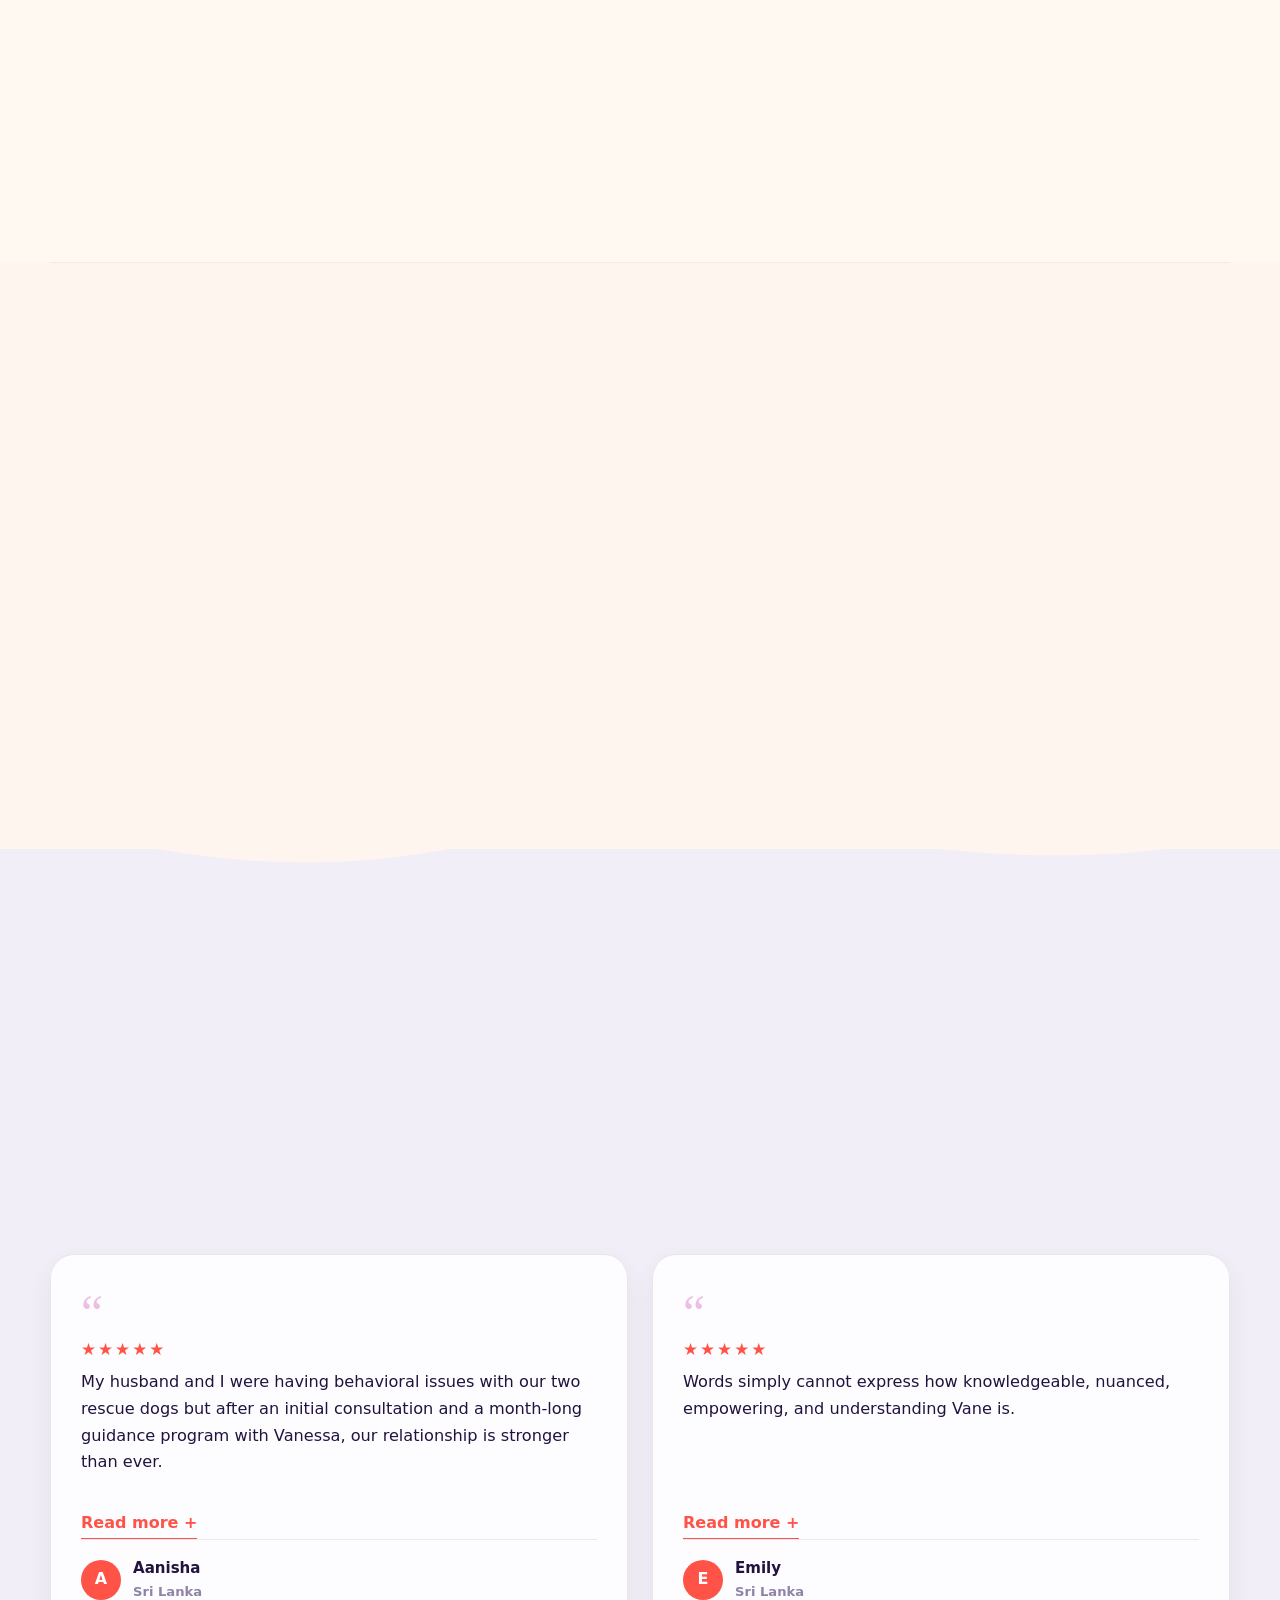
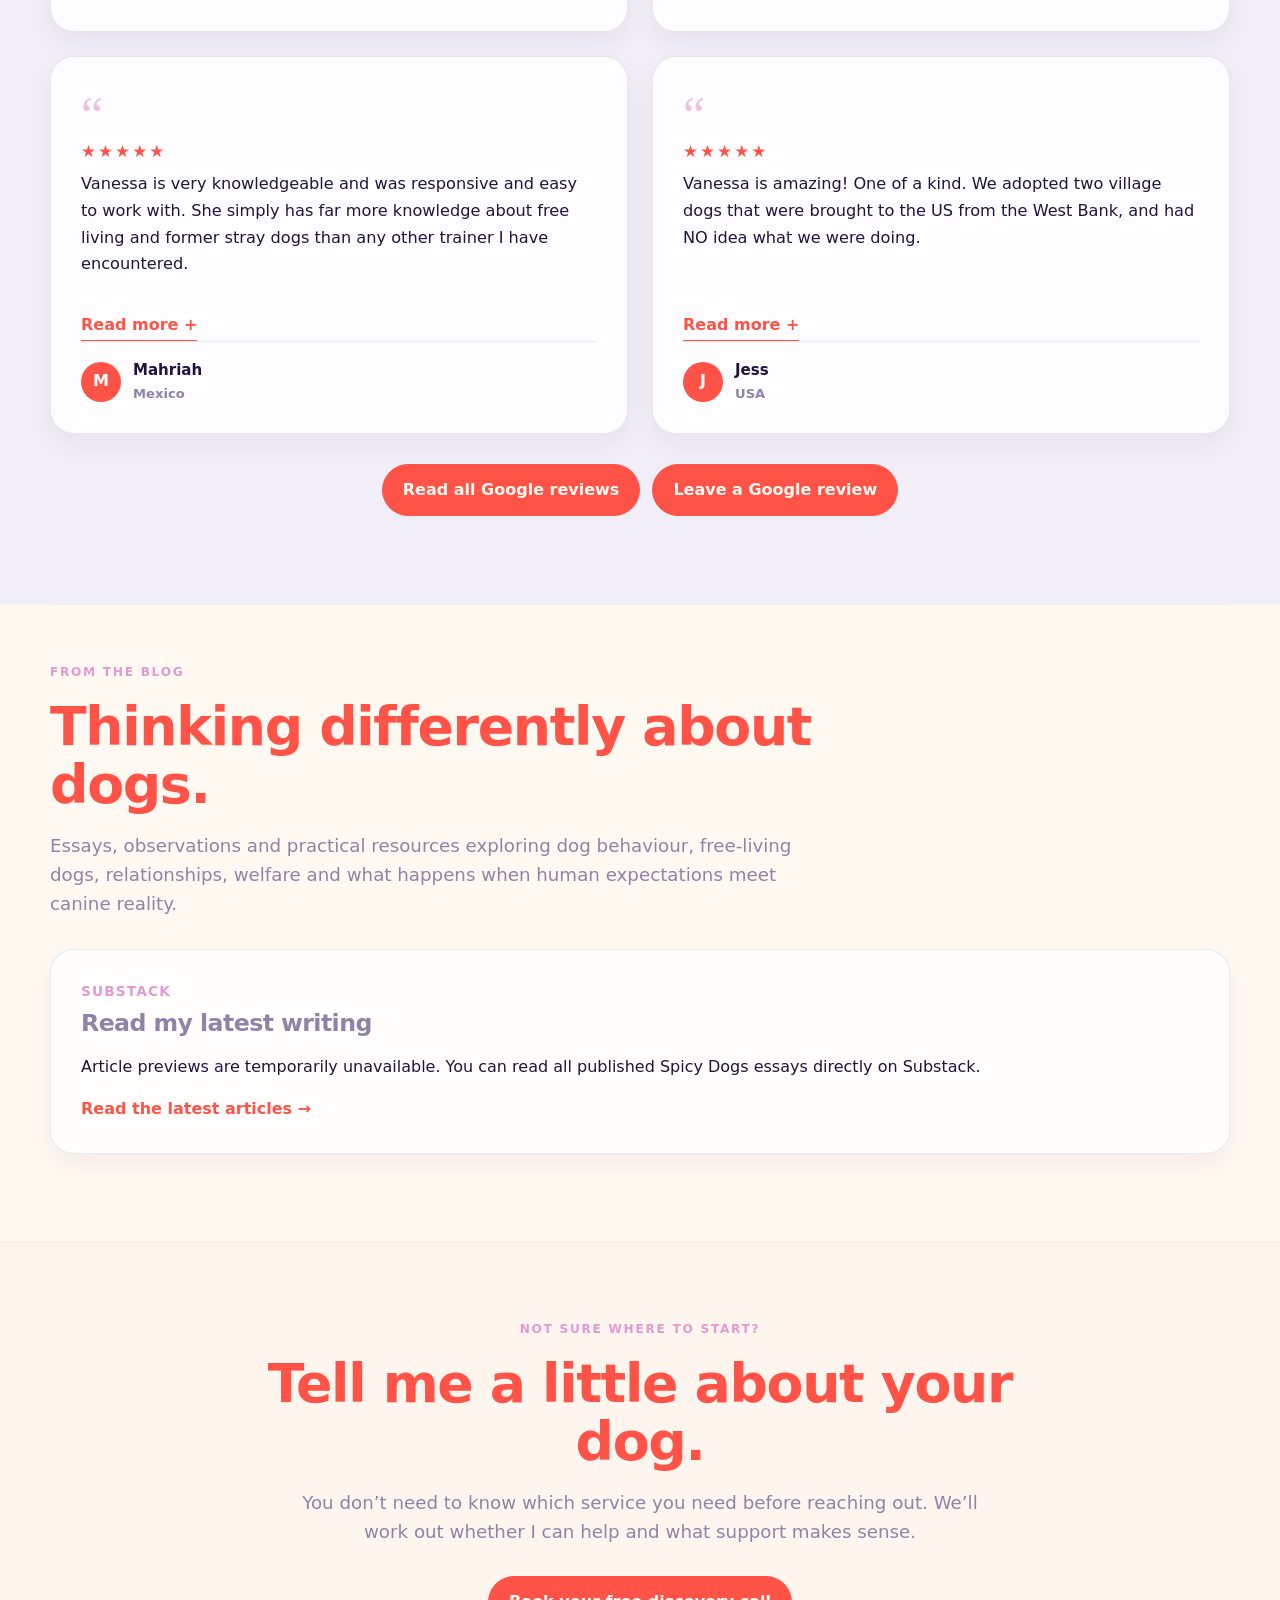
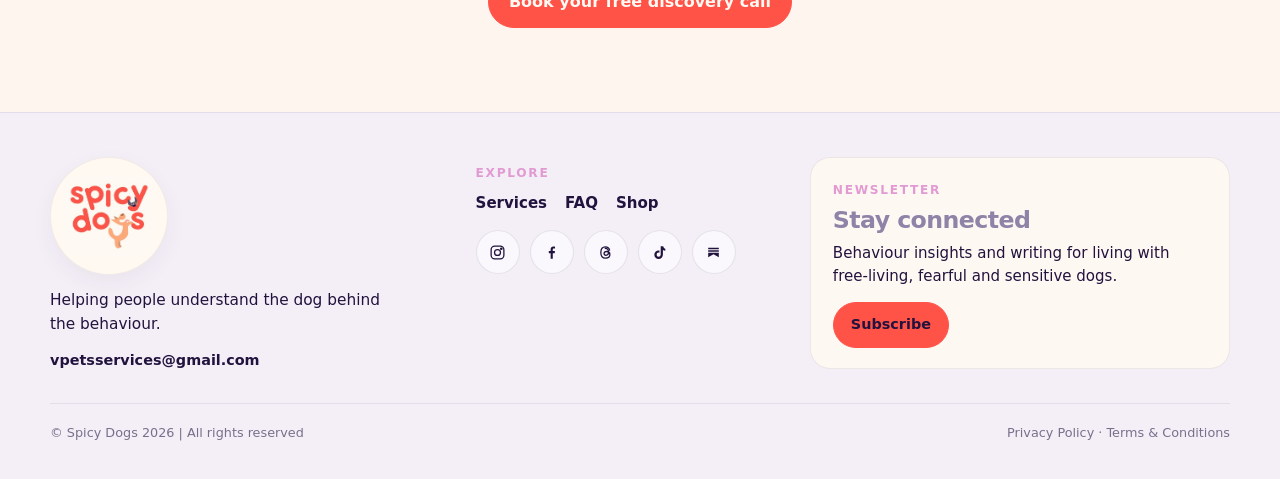
==== commit b7a56926: "Point Substack previews to working Pages feed" ====
--- a/index.html
+++ b/index.html
@@ -281,7 +281,7 @@
   var grid = document.getElementById('posts-grid');
   var fallback = document.getElementById('fallback-posts');
   if (!grid) return;
-  fetch('/api/posts?v=20260926').then(function(res){ return res.json(); }).then(function(data){
+  fetch('https://spicy-dogs-site.pages.dev/api/posts?v=20260926').then(function(res){ return res.json(); }).then(function(data){
     if (!data.posts || !data.posts.length) throw new Error('no posts');
     grid.innerHTML = data.posts.slice(0, 3).map(function(p){
       var safeTitle = p.title.replace(/</g,'&lt;');
